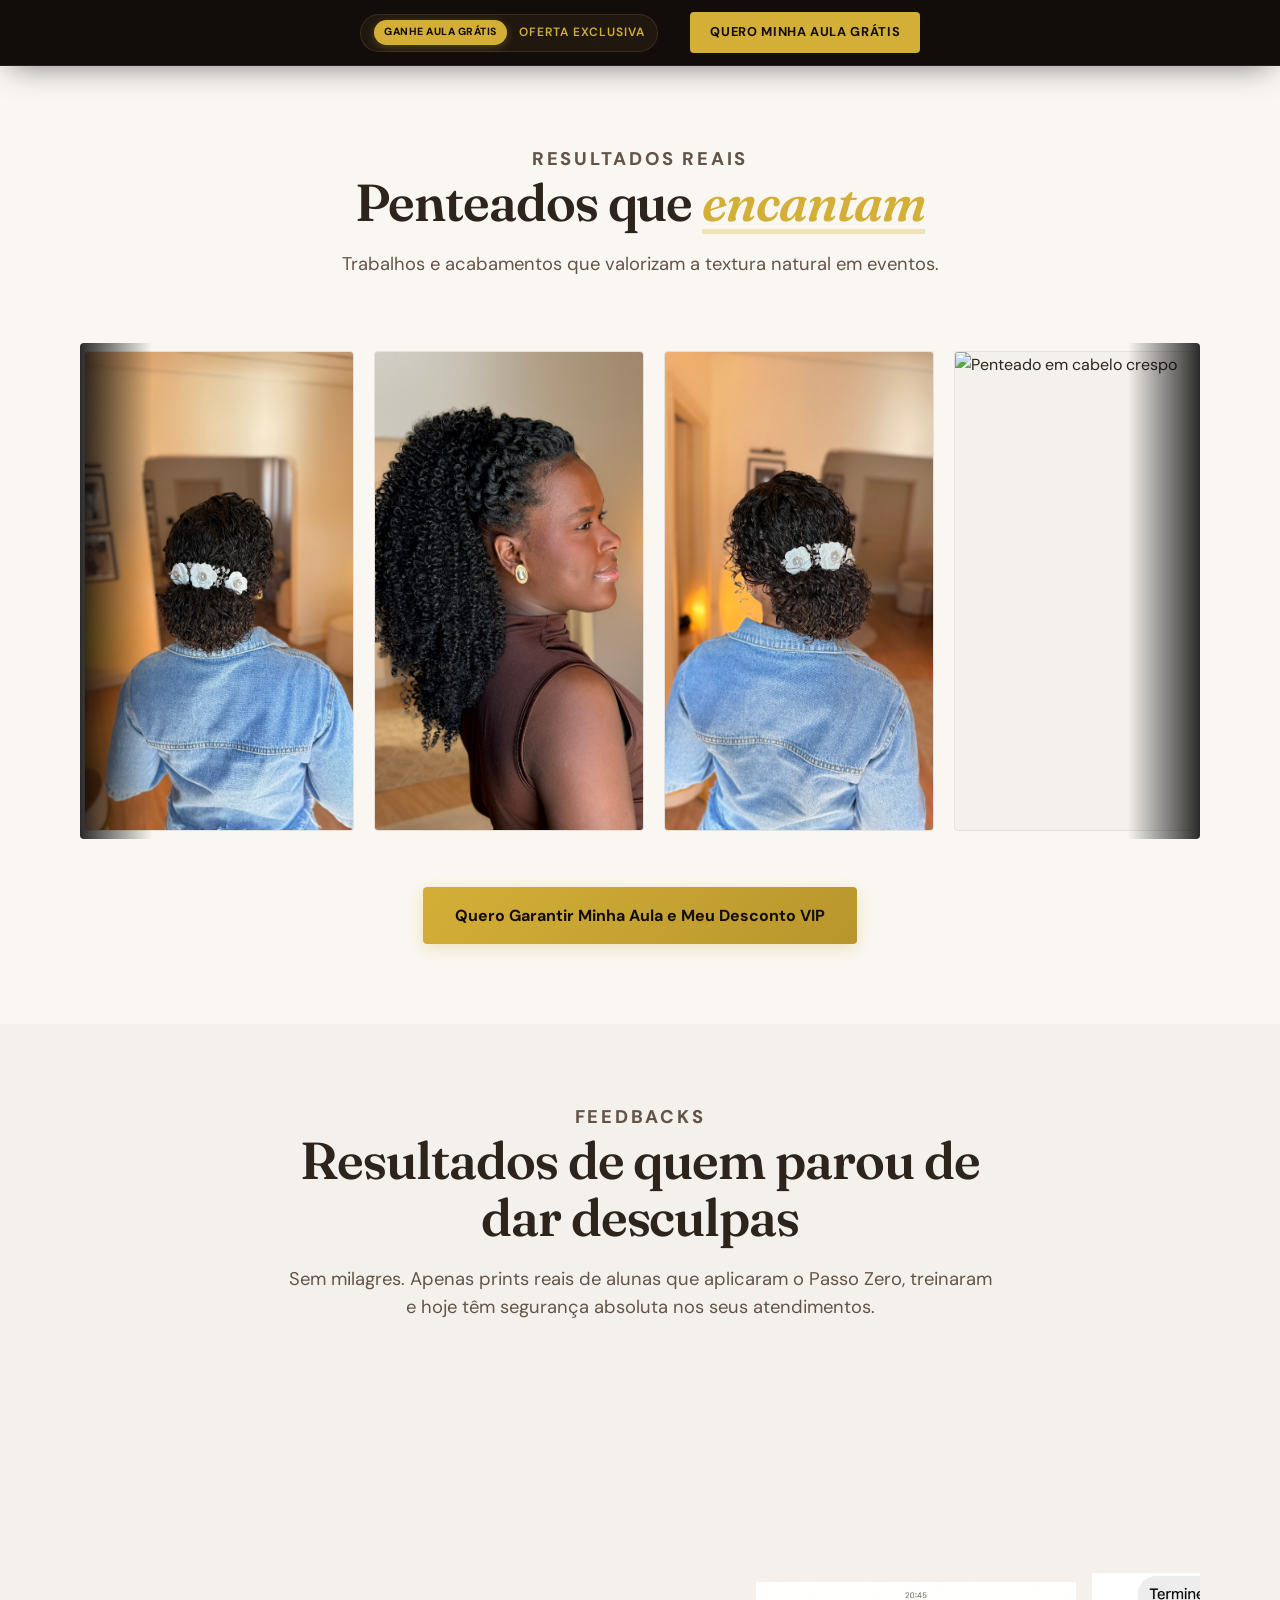
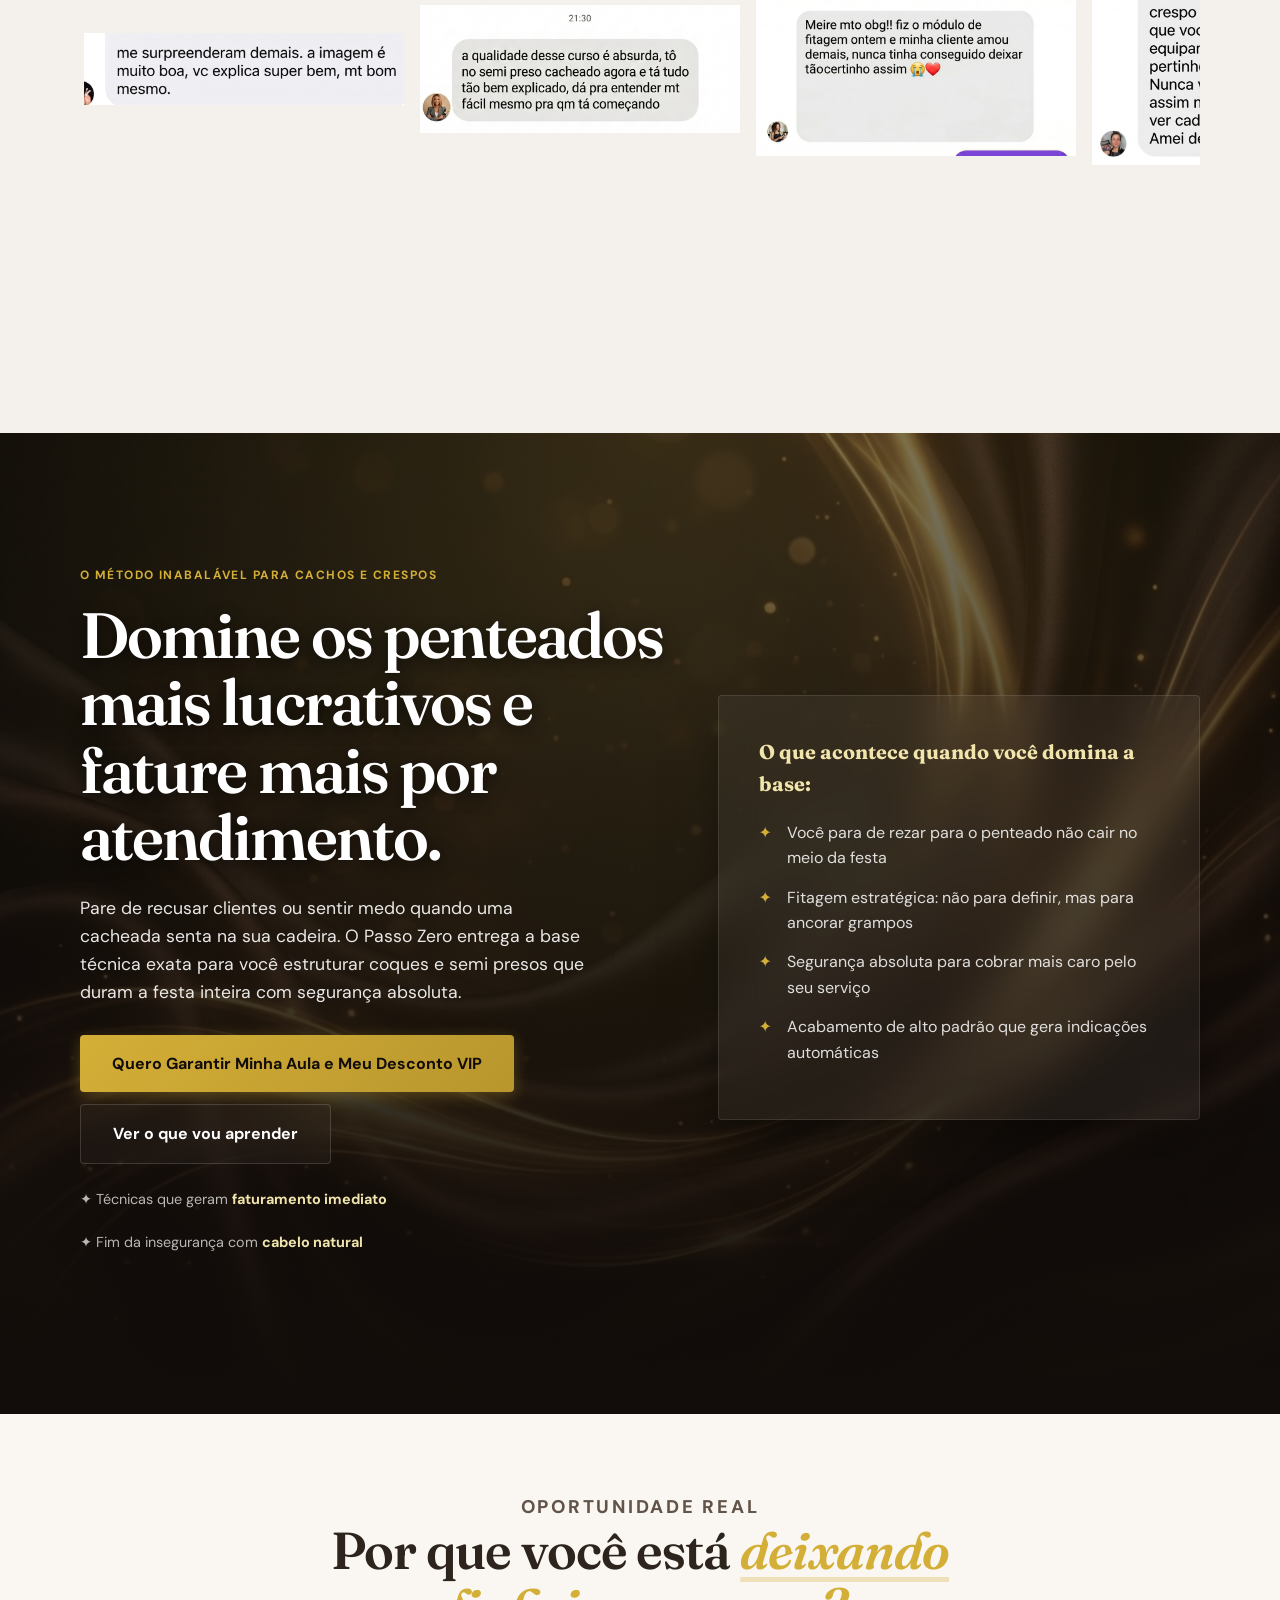
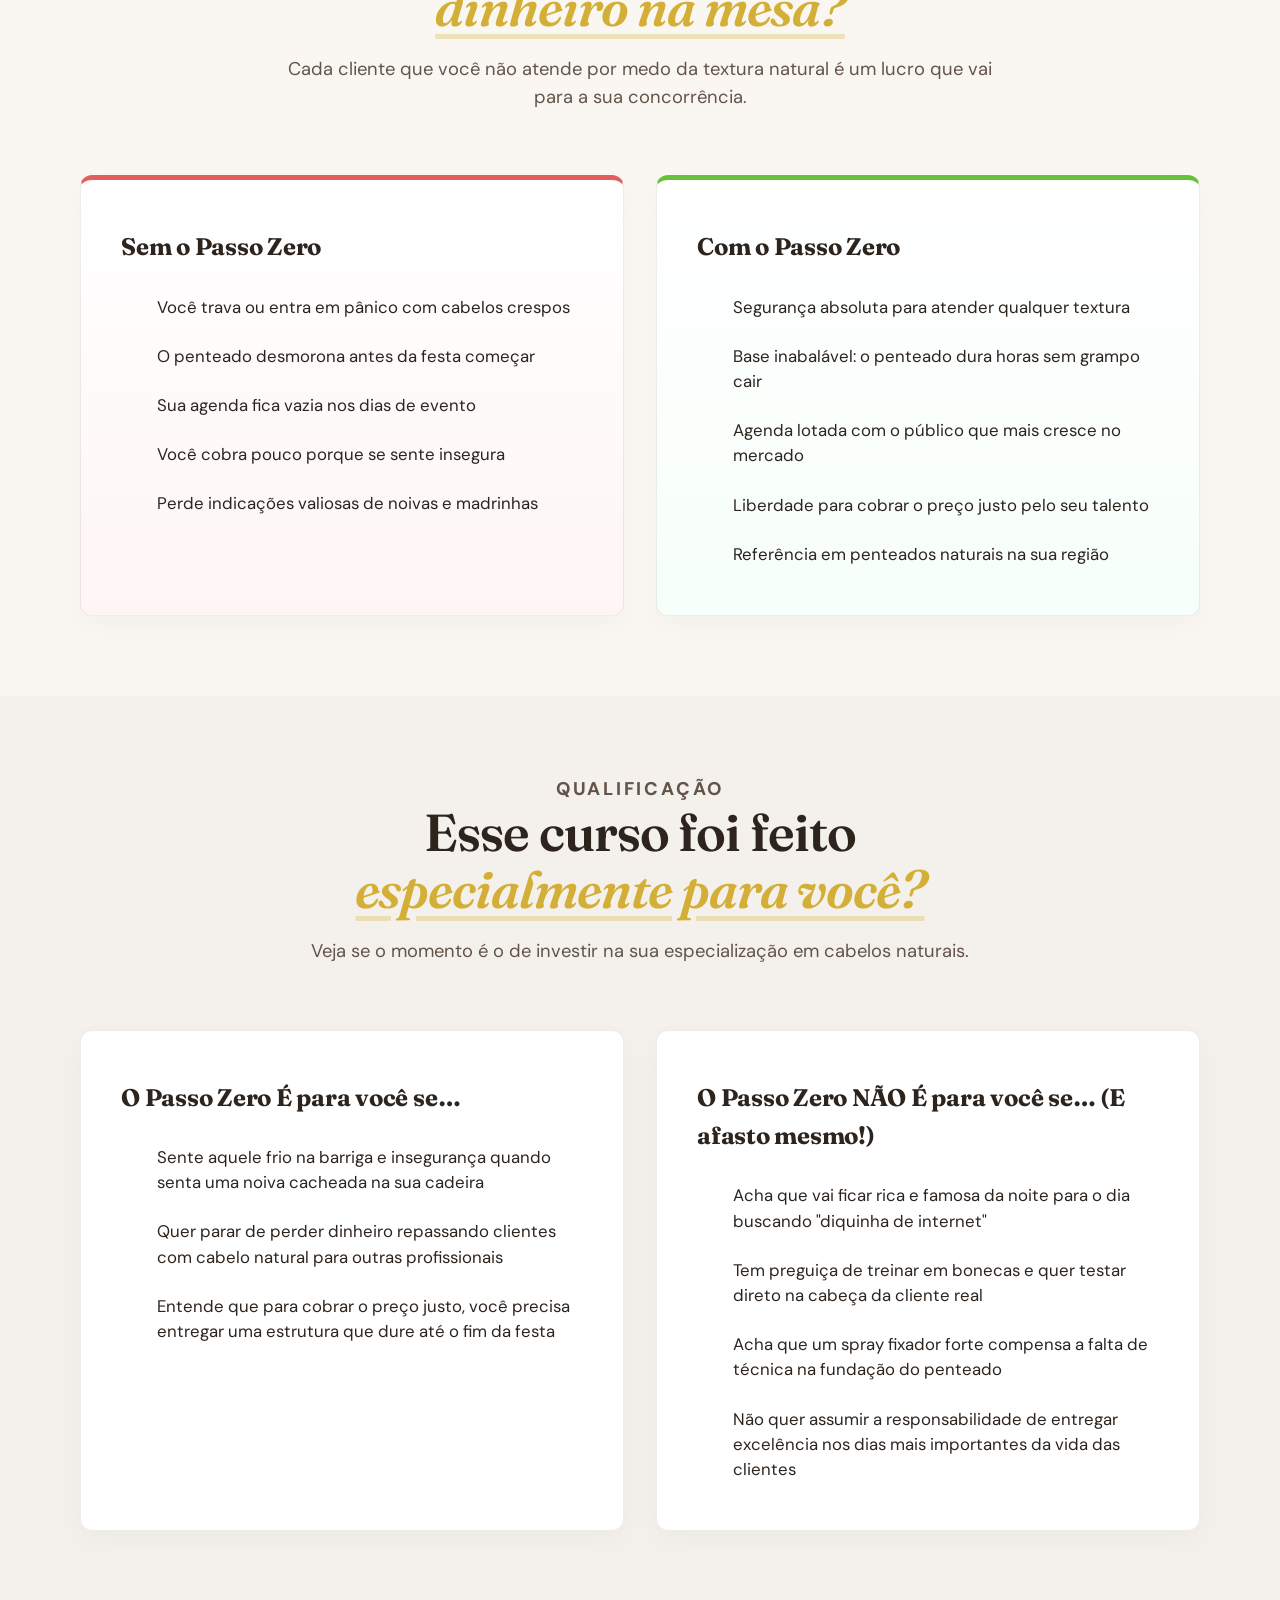
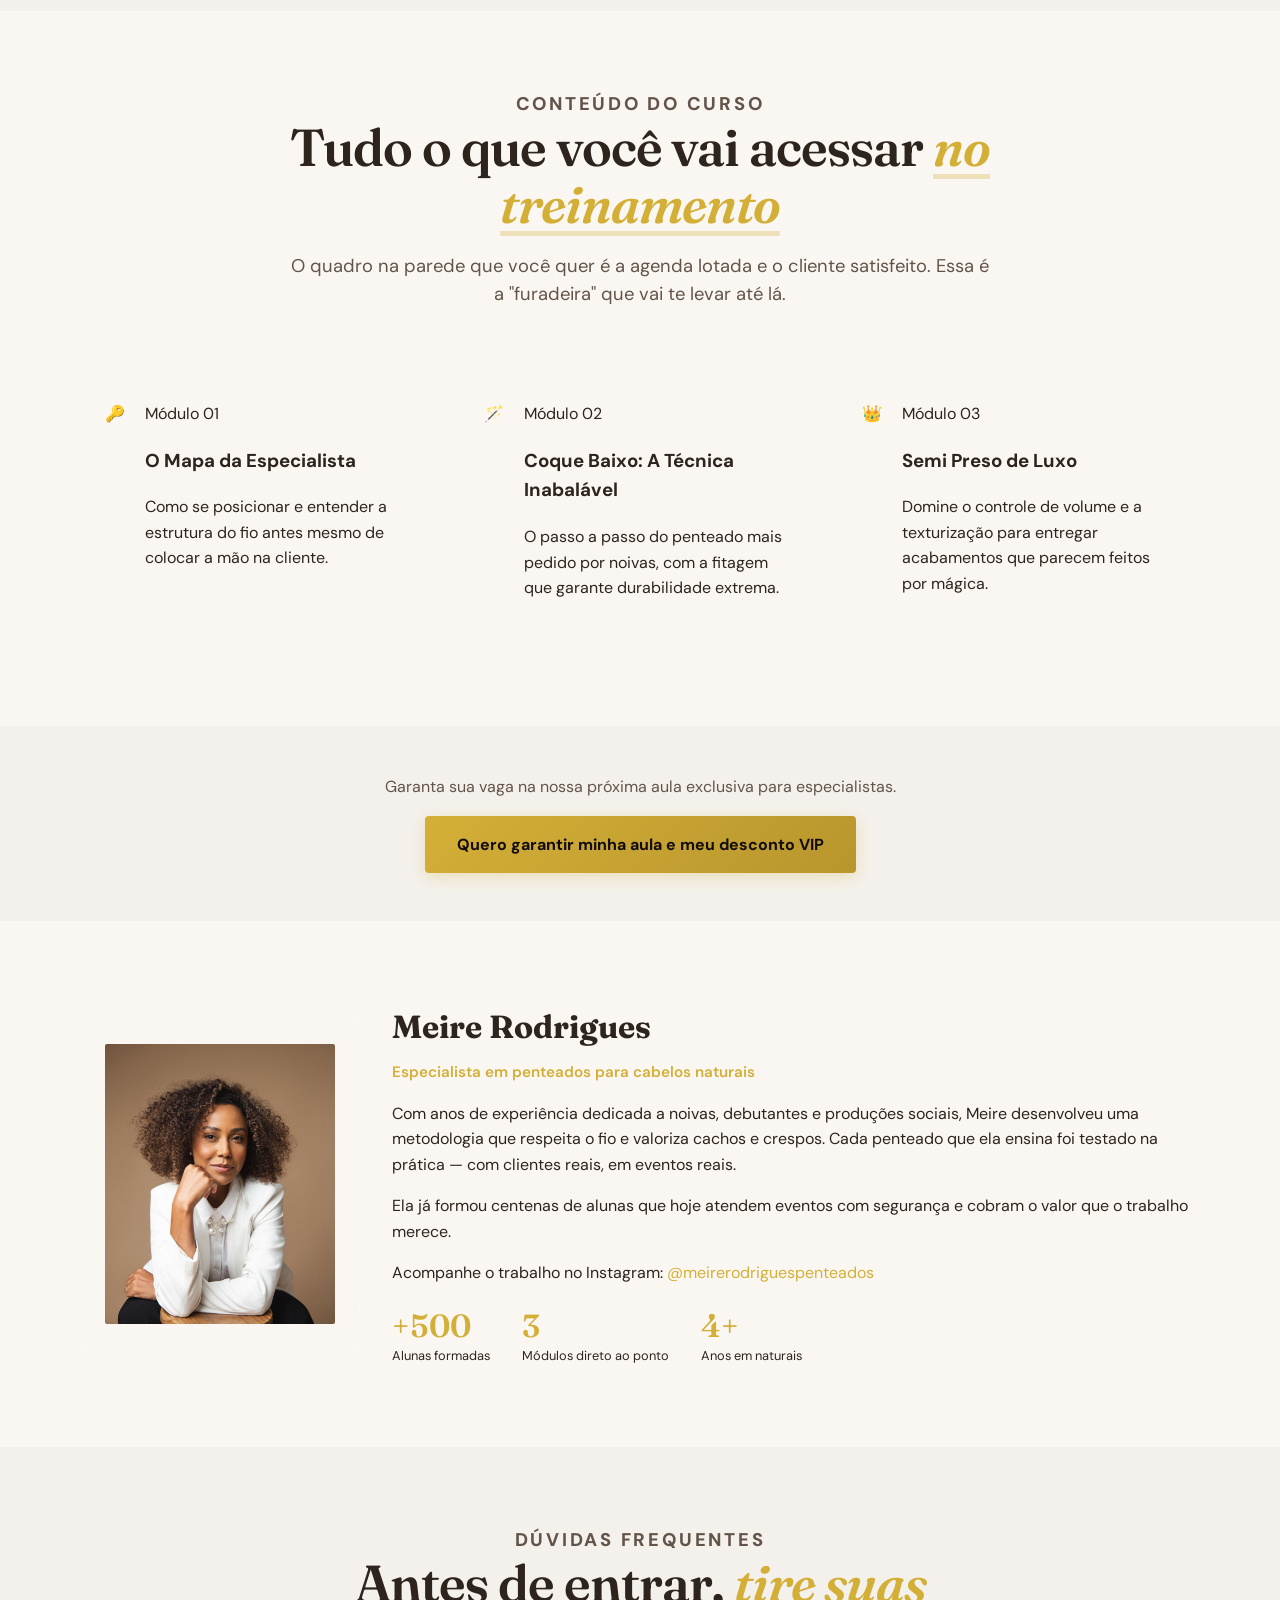
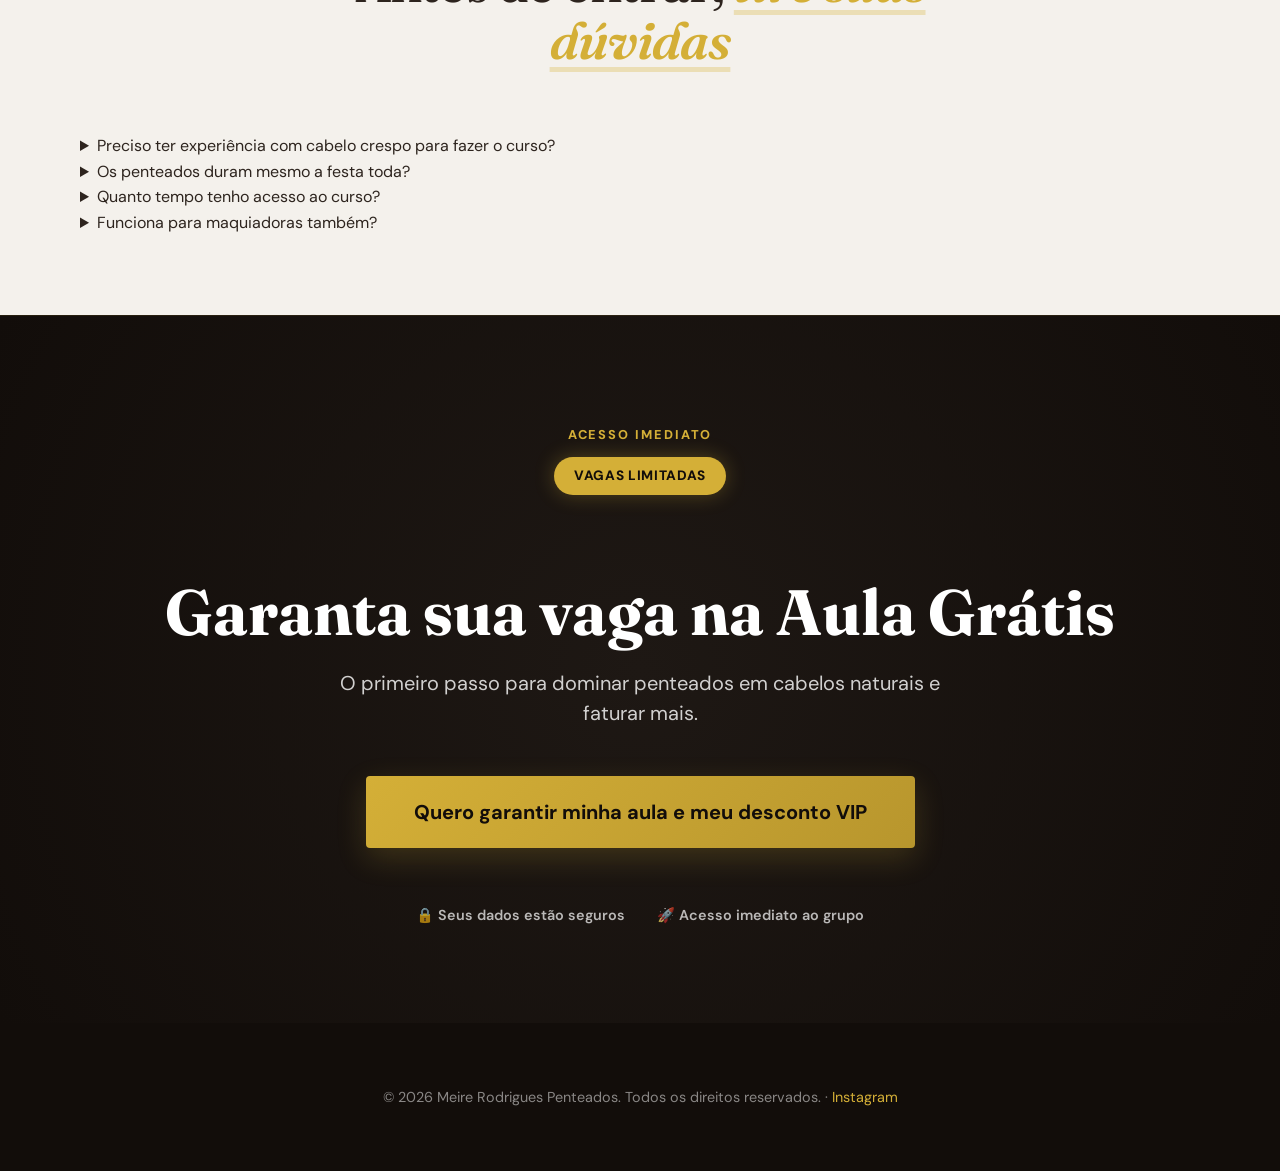
==== index.html @ c24e861d "Removido redirecionamento automático para a página de obrigado" ====
<!DOCTYPE html>
<html lang="pt-BR">
  <head>
    <meta charset="UTF-8" />
    <meta name="viewport" content="width=device-width, initial-scale=1" />
    <meta
      name="description"
      content="O Passo Zero dos Cachos: O fundamento prático e sincero para você perder o medo e preparar penteados em cabelos naturais que duram a festa inteira."
    />
    <title>O Passo Zero dos Cachos | Meire Rodrigues Penteados</title>
    <link rel="preconnect" href="https://fonts.googleapis.com" />
    <link rel="preconnect" href="https://fonts.gstatic.com" crossorigin />
    <link
      href="https://fonts.googleapis.com/css2?family=DM+Sans:ital,opsz,wght@0,9..40,400;0,9..40,600;0,9..40,700;1,9..40,400&family=Fraunces:ital,opsz,wght@0,9..144,500;0,9..144,600;1,9..144,500&display=swap"
      rel="stylesheet"
    />
    <link rel="stylesheet" href="css/style.css" />
    <!-- Meta Pixel Code -->
    <script>
    !function(f,b,e,v,n,t,s)
    {if(f.fbq)return;n=f.fbq=function(){n.callMethod?
    n.callMethod.apply(n,arguments):n.queue.push(arguments)};
    if(!f._fbq)f._fbq=n;n.push=n;n.loaded=!0;n.version='2.0';
    n.queue=[];t=b.createElement(e);t.async=!0;
    t.src=v;s=b.getElementsByTagName(e)[0];
    s.parentNode.insertBefore(t,s)}(window, document,'script',
    'https://connect.facebook.net/en_US/fbevents.js');
    fbq('init', '614863751349559');
    fbq('track', 'PageView');
    </script>
    <noscript><img height="1" width="1" style="display:none"
    src="https://www.facebook.com/tr?id=614863751349559&ev=PageView&noscript=1"
    /></noscript>
    <!-- End Meta Pixel Code -->
  </head>
  <body>
    <header class="site-header">
      <div class="container header-inner">
        <div class="header-offer">
          <span class="offer-badge">Ganhe Aula Grátis</span>
          <span class="offer-text">Oferta Exclusiva</span>
        </div>
        <a class="header-cta" href="obrigado.html">Quero Minha Aula Grátis</a>
      </div>
    </header>    <main>
      <section class="section" id="resultados">
        <div class="container">
          <div class="section-head">
            <p class="section-kicker">Resultados reais</p>
            <h2>Penteados que <em>encantam</em></h2>
            <p>Trabalhos e acabamentos que valorizam a textura natural em eventos.</p>
          </div>
          <div class="photo-marquee" aria-label="Fotos de penteados rolando automaticamente">
            <div class="photo-track">
              <figure class="photo-shot">
                <img
                  src="assets/penteado-1.jpg"
                  alt="Penteado em cabelo cacheado"
                  loading="lazy"
                />
              </figure>
              <figure class="photo-shot">
                <img
                  src="assets/penteado-3.jpg"
                  alt="Penteado em cabelo crespo"
                  loading="lazy"
                />
              </figure>
              <figure class="photo-shot">
                <img
                  src="assets/penteado-2.jpg"
                  alt="Penteado em cabelo cacheado"
                  loading="lazy"
                />
              </figure>
              <figure class="photo-shot">
                <img
                  src="assets/penteado-4.jpg"
                  alt="Penteado em cabelo crespo"
                  loading="lazy"
                />
              </figure>

              <!-- duplicado para loop infinito suave -->
              <figure class="photo-shot" aria-hidden="true">
                <img src="assets/penteado-1.jpg" alt="" loading="lazy" />
              </figure>
              <figure class="photo-shot" aria-hidden="true">
                <img src="assets/penteado-3.jpg" alt="" loading="lazy" />
              </figure>
              <figure class="photo-shot" aria-hidden="true">
                <img src="assets/penteado-2.jpg" alt="" loading="lazy" />
              </figure>
              <figure class="photo-shot" aria-hidden="true">
                <img src="assets/penteado-4.jpg" alt="" loading="lazy" />
              </figure>
            </div>
          </div>
          <div class="container" style="text-align: center; margin-top: 3rem;">
            <a class="btn btn-primary" href="obrigado.html">Quero Garantir Minha Aula e Meu Desconto VIP</a>
          </div>
        </div>
      </section>

      <section class="section section-alt" id="feedbacks">
        <div class="container">
          <div class="section-head">
            <p class="section-kicker">Feedbacks</p>
            <h2>Resultados de quem parou de dar desculpas</h2>
            <p>Sem milagres. Apenas prints reais de alunas que aplicaram o Passo Zero, treinaram e hoje têm segurança absoluta nos seus atendimentos.</p>
          </div>

          <div class="feedback-marquee" aria-label="Feedbacks rolando automaticamente">
            <div class="feedback-track">
              <figure class="feedback-shot">
                <img
                  src="assets/feedback-1.png"
                  alt="Feedback do curso (print de conversa)"
                  loading="lazy"
                />
              </figure>
              <figure class="feedback-shot">
                <img
                  src="assets/feedback-2.png"
                  alt="Feedback do curso (print de conversa)"
                  loading="lazy"
                />
              </figure>
              <figure class="feedback-shot">
                <img
                  src="assets/feedback-3.png"
                  alt="Feedback do curso (print de conversa)"
                  loading="lazy"
                />
              </figure>
              <figure class="feedback-shot">
                <img
                  src="assets/feedback-4.png"
                  alt="Feedback do curso (print de conversa)"
                  loading="lazy"
                />
              </figure>
              <figure class="feedback-shot">
                <img
                  src="assets/feedback-5.png"
                  alt="Feedback do curso (print de conversa)"
                  loading="lazy"
                />
              </figure>
              <figure class="feedback-shot">
                <img
                  src="assets/feedback-6.png"
                  alt="Feedback do curso (print de conversa)"
                  loading="lazy"
                />
              </figure>
              <figure class="feedback-shot">
                <img
                  src="assets/feedback-7.png"
                  alt="Feedback do curso (print de conversa)"
                  loading="lazy"
                />
              </figure>

              <!-- duplicado para loop infinito suave -->
              <figure class="feedback-shot" aria-hidden="true">
                <img
                  src="assets/feedback-1.png"
                  alt=""
                  loading="lazy"
                />
              </figure>
              <figure class="feedback-shot" aria-hidden="true">
                <img
                  src="assets/feedback-2.png"
                  alt=""
                  loading="lazy"
                />
              </figure>
              <figure class="feedback-shot" aria-hidden="true">
                <img
                  src="assets/feedback-3.png"
                  alt=""
                  loading="lazy"
                />
              </figure>
              <figure class="feedback-shot" aria-hidden="true">
                <img
                  src="assets/feedback-4.png"
                  alt=""
                  loading="lazy"
                />
              </figure>
              <figure class="feedback-shot" aria-hidden="true">
                <img
                  src="assets/feedback-5.png"
                  alt=""
                  loading="lazy"
                />
              </figure>
              <figure class="feedback-shot" aria-hidden="true">
                <img
                  src="assets/feedback-6.png"
                  alt=""
                  loading="lazy"
                />
              </figure>
              <figure class="feedback-shot" aria-hidden="true">
                <img
                  src="assets/feedback-7.png"
                  alt=""
                  loading="lazy"
                />
              </figure>
            </div>
          </div>
        </div>
      </section>

      <section class="hero reveal">
        <div class="container hero-grid">
          <div>
            <span class="hero-badge">O Método Inabalável para Cachos e Crespos</span>
            <h1>
              Domine os penteados mais lucrativos e fature mais por atendimento.
            </h1>
            <p class="hero-lead">
              Pare de recusar clientes ou sentir medo quando uma cacheada senta na sua cadeira. O Passo Zero entrega a base técnica exata para você estruturar coques e semi presos que duram a festa inteira com segurança absoluta.
            </p>
            <div class="hero-actions">
              <a class="btn btn-primary" href="obrigado.html">Quero Garantir Minha Aula e Meu Desconto VIP</a>
              <a class="btn btn-ghost" href="#conteudo">Ver o que vou aprender</a>
            </div>
            <div class="hero-meta">
              <span>✦ Técnicas que geram <strong>faturamento imediato</strong></span>
              <span>✦ Fim da insegurança com <strong>cabelo natural</strong></span>
            </div>
          </div>
          <aside class="hero-card" aria-label="Destaques">
            <h3>O que acontece quando você domina a base:</h3>
            <ul>
              <li>Você para de rezar para o penteado não cair no meio da festa</li>
              <li>Fitagem estratégica: não para definir, mas para ancorar grampos</li>
              <li>Segurança absoluta para cobrar mais caro pelo seu serviço</li>
              <li>Acabamento de alto padrão que gera indicações automáticas</li>
            </ul>
          </aside>
        </div>
      </section>

      <section class="section reveal" id="problema">
        <div class="container">
          <div class="section-head">
            <p class="section-kicker">Oportunidade Real</p>
            <h2>Por que você está <em>deixando dinheiro na mesa?</em></h2>
            <p>Cada cliente que você não atende por medo da textura natural é um lucro que vai para a sua concorrência.</p>
          </div>
          <div class="split-grid">
            <div class="panel panel-negative">
              <h3>Sem o Passo Zero</h3>
              <ul>
                <li>Você trava ou entra em pânico com cabelos crespos</li>
                <li>O penteado desmorona antes da festa começar</li>
                <li>Sua agenda fica vazia nos dias de evento</li>
                <li>Você cobra pouco porque se sente insegura</li>
                <li>Perde indicações valiosas de noivas e madrinhas</li>
              </ul>
            </div>
            <div class="panel panel-positive">
              <h3>Com o Passo Zero</h3>
              <ul>
                <li>Segurança absoluta para atender qualquer textura</li>
                <li>Base inabalável: o penteado dura horas sem grampo cair</li>
                <li>Agenda lotada com o público que mais cresce no mercado</li>
                <li>Liberdade para cobrar o preço justo pelo seu talento</li>
                <li>Referência em penteados naturais na sua região</li>
              </ul>
            </div>
          </div>
        </div>
      </section>

      <section class="section section-alt reveal" id="para-quem">
        <div class="container">
          <div class="section-head">
            <p class="section-kicker">Qualificação</p>
            <h2>Esse curso foi feito <em>especialmente para você?</em></h2>
            <p>Veja se o momento é o de investir na sua especialização em cabelos naturais.</p>
          </div>
          <div class="split-grid">
            <div class="panel for-yes">
              <h3>O Passo Zero É para você se…</h3>
              <ul>
                <li>Sente aquele frio na barriga e insegurança quando senta uma noiva cacheada na sua cadeira</li>
                <li>Quer parar de perder dinheiro repassando clientes com cabelo natural para outras profissionais</li>
                <li>Entende que para cobrar o preço justo, você precisa entregar uma estrutura que dure até o fim da festa</li>
              </ul>
            </div>
            <div class="panel for-no">
              <h3>O Passo Zero NÃO É para você se… (E afasto mesmo!)</h3>
              <ul>
                <li>Acha que vai ficar rica e famosa da noite para o dia buscando "diquinha de internet"</li>
                <li>Tem preguiça de treinar em bonecas e quer testar direto na cabeça da cliente real</li>
                <li>Acha que um spray fixador forte compensa a falta de técnica na fundação do penteado</li>
                <li>Não quer assumir a responsabilidade de entregar excelência nos dias mais importantes da vida das clientes</li>
              </ul>
            </div>
          </div>
        </div>
      </section>

      <section class="section reveal" id="conteudo">
        <div class="container">
          <div class="section-head">
            <p class="section-kicker">Conteúdo do curso</p>
            <h2>Tudo o que você vai acessar <em>no treinamento</em></h2>
            <p>
              O quadro na parede que você quer é a agenda lotada e o cliente satisfeito. Essa é a "furadeira" que vai te levar até lá.
            </p>
          </div>
          <div class="modules-grid">
            <article class="module-card">
              <div class="module-icon" aria-hidden="true">🔑</div>
              <div>
                <div class="module-num">Módulo 01</div>
                <h3>O Mapa da Especialista</h3>
                <p>Como se posicionar e entender a estrutura do fio antes mesmo de colocar a mão na cliente.</p>
              </div>
            </article>
            <article class="module-card">
              <div class="module-icon" aria-hidden="true">🪄</div>
              <div>
                <div class="module-num">Módulo 02</div>
                <h3>Coque Baixo: A Técnica Inabalável</h3>
                <p>O passo a passo do penteado mais pedido por noivas, com a fitagem que garante durabilidade extrema.</p>
              </div>
            </article>
            <article class="module-card">
              <div class="module-icon" aria-hidden="true">👑</div>
              <div>
                <div class="module-num">Módulo 03</div>
                <h3>Semi Preso de Luxo</h3>
                <p>Domine o controle de volume e a texturização para entregar acabamentos que parecem feitos por mágica.</p>
              </div>
            </article>
          </div>
        </div>
      </section>

      <section class="section section-alt cta-strip">
        <div class="container" style="text-align: center;">
          <p style="margin-bottom: 1rem;">Garanta sua vaga na nossa próxima aula exclusiva para especialistas.</p>
          <a class="btn btn-primary" href="obrigado.html">Quero garantir minha aula e meu desconto VIP</a>
        </div>
      </section>

      <section class="section reveal" id="mentora">
        <div class="container mentor-grid">
          <div class="mentor-photo">
            <img src="assets/miri-oficial.png" alt="Meire Rodrigues" loading="lazy" />
          </div>
          <div class="mentor-body">
            <h2>Meire Rodrigues</h2>
            <p class="role">Especialista em penteados para cabelos naturais</p>
            <p>
              Com anos de experiência dedicada a noivas, debutantes e produções sociais, Meire desenvolveu uma metodologia que respeita o fio e valoriza cachos e crespos. Cada penteado que ela ensina foi testado na prática — com clientes reais, em eventos reais.
            </p>
            <p>
              Ela já formou centenas de alunas que hoje atendem eventos com segurança e cobram o valor que o trabalho merece.
            </p>
            <p>
              Acompanhe o trabalho no Instagram:
              <a href="https://www.instagram.com/meirerodriguespenteados/" target="_blank" rel="noopener noreferrer"
                >@meirerodriguespenteados</a
              >
            </p>
            <div class="stats">
              <div>
                <div class="stat-num">+500</div>
                <div class="stat-label">Alunas formadas</div>
              </div>
              <div>
                <div class="stat-num">3</div>
                <div class="stat-label">Módulos direto ao ponto</div>
              </div>
              <div>
                <div class="stat-num">4+</div>
                <div class="stat-label">Anos em naturais</div>
              </div>
            </div>
          </div>
        </div>
      </section>

      <section class="section section-alt reveal" id="faq">
        <div class="container">
          <div class="section-head">
            <p class="section-kicker">Dúvidas frequentes</p>
            <h2>Antes de entrar, <em>tire suas dúvidas</em></h2>
          </div>
          <div class="faq-grid">
            <details class="faq-item">
              <summary>Preciso ter experiência com cabelo crespo para fazer o curso?</summary>
              <div class="faq-answer">
                <p>Não. O curso começa pela estrutura do fio — você aprende a entender o cabelo antes de aplicar qualquer técnica. Funciona para quem está começando e para quem já trabalha mas quer segurança com naturais.</p>
              </div>
            </details>
            <details class="faq-item">
              <summary>Os penteados duram mesmo a festa toda?</summary>
              <div class="faq-answer">
                <p>Sim — e isso é o diferencial da metodologia. O módulo de fitagem ensina a criar uma base que sustenta o penteado durante horas. Alunas relatam que o cabelo ficou "intacto do começo ao fim da festa".</p>
              </div>
            </details>
            <details class="faq-item">
              <summary>Quanto tempo tenho acesso ao curso?</summary>
              <div class="faq-answer">
                <p>O acesso é liberado por 1 ano inteiro. Você assiste no seu ritmo, quantas vezes quiser, de qualquer dispositivo durante esse período.</p>
              </div>
            </details>
            <details class="faq-item">
              <summary>Funciona para maquiadoras também?</summary>
              <div class="faq-answer">
                <p>Sim. Maquiadoras que entendem de penteado em cabelo natural ampliam muito o serviço que oferecem — conseguem orientar ou complementar o trabalho de noivas e madrinhas em eventos.</p>
              </div>
            </details>
          </div>
        </div>
      </section>

      <section class="section cta-final reveal" id="oferta">
        <div class="container" style="text-align: center;">
          <p class="section-kicker">Acesso Imediato</p>
          <div class="offer-pill">VAGAS LIMITADAS</div>
          <h2 class="final-headline">Garanta sua vaga na Aula Grátis</h2>
          <p class="final-sub">
            O primeiro passo para dominar penteados em cabelos naturais e faturar mais.
          </p>
          <a class="btn btn-primary btn-large" href="obrigado.html">Quero garantir minha aula e meu desconto VIP</a>
          <div class="trust-badges">
             <span>🔒 Seus dados estão seguros</span>
             <span>🚀 Acesso imediato ao grupo</span>
          </div>
        </div>
      </section>
    </main>



    <footer class="site-footer">
      <div class="container">
        <p>
          © <span id="year"></span> Meire Rodrigues Penteados. Todos os direitos reservados.
          ·
          <a href="https://www.instagram.com/meirerodriguespenteados/" target="_blank" rel="noopener noreferrer"
            >Instagram</a
          >
        </p>
      </div>
    </footer>

    <script src="js/main.js"></script>
    <script>
      document.getElementById("year").textContent = new Date().getFullYear();
    </script>
  </body>
</html>
---- css/style.css ----
:root {
  --bg-main: #FAF7F2;
  --bg-alt: #F4F1EC;
  --bg-dark: #120D0A;
  --accent: #D4AF37; /* Metallic Gold */
  --accent-light: #F1E5AC;
  --accent-glow: rgba(212, 175, 55, 0.4);
  --text-main: #2D241E;
  --text-soft: #635449;
  --text-light: #FFFFFF;
  --white: #FFFFFF;
  --border: rgba(45, 36, 30, 0.08);
  --glass-bg: rgba(255, 255, 255, 0.03);
  --glass-stroke: rgba(255, 255, 255, 0.1);
  --danger: #E25E5E;
  --success: #67C23A;
  --font-sans: "DM Sans", system-ui, sans-serif;
  --font-display: "Fraunces", Georgia, serif;
  --radius: 4px;
  --max: 1120px;
  --shadow-premium: 0 20px 40px -15px rgba(0, 0, 0, 0.3);
}

*,
*::before,
*::after {
  box-sizing: border-box;
}

html {
  scroll-behavior: smooth;
}

body {
  margin: 0;
  font-family: var(--font-sans);
  background: var(--bg-main);
  color: var(--text-main);
  line-height: 1.6;
  -webkit-font-smoothing: antialiased;
}


img {
  max-width: 100%;
  height: auto;
  display: block;
}

a {
  color: var(--accent);
  text-decoration: none;
}
a:hover {
  text-decoration: underline;
}

.container {
  width: min(100% - 2rem, var(--max));
  margin-inline: auto;
}

/* Unified Header */
.site-header {
  position: sticky;
  top: 0;
  z-index: 100;
  background: var(--bg-dark);
  color: var(--text-light);
  padding: 0.75rem 0;
  border-bottom: 1px solid rgba(255, 255, 255, 0.08);
  box-shadow: 0 10px 30px -10px rgba(0, 0, 0, 0.5);
}

.header-inner {
  display: flex;
  align-items: center;
  justify-content: center;
  gap: 2rem;
}

.header-offer {
  display: flex;
  align-items: center;
  gap: 0.75rem;
  background: rgba(201, 168, 76, 0.08);
  padding: 0.35rem 0.8rem;
  border-radius: 999px;
  border: 1px solid rgba(201, 168, 76, 0.15);
  transition: all 0.2s ease;
}
.header-offer:hover {
  background: rgba(201, 168, 76, 0.12);
  border-color: rgba(201, 168, 76, 0.3);
}

.offer-badge {
  background: var(--accent);
  color: var(--bg-dark);
  padding: 0.25rem 0.65rem;
  border-radius: 999px;
  font-size: 0.65rem;
  font-weight: 800;
  text-transform: uppercase;
  letter-spacing: 0.05em;
  box-shadow: 0 2px 8px rgba(201, 168, 76, 0.3);
}

.offer-text {
  font-size: 0.75rem;
  font-weight: 600;
  color: var(--accent);
  text-transform: uppercase;
  letter-spacing: 0.08em;
}

.header-cta {
  background: var(--accent);
  color: var(--bg-dark);
  padding: 0.65rem 1.25rem;
  border-radius: var(--radius);
  font-weight: 700;
  font-size: 0.8rem;
  text-transform: uppercase;
  letter-spacing: 0.05em;
  text-decoration: none;
  white-space: nowrap;
  transition: transform 0.2s ease, filter 0.2s ease;
}
.header-cta:hover {
  transform: translateY(-1px);
  filter: brightness(1.1);
  text-decoration: none;
}

@media (max-width: 600px) {
  .site-header {
    padding: 0.65rem 0;
  }
  .header-inner {
    gap: 0.75rem;
  }
  .header-offer {
    padding: 0.25rem 0.5rem;
    gap: 0;
    border: none;
    background: transparent;
  }
  .offer-badge {
    font-size: 0.6rem;
    padding: 0.2rem 0.5rem;
    box-shadow: none;
  }
  .offer-text {
    display: none;
  }
  .header-cta {
    padding: 0.5rem 0.85rem;
    font-size: 0.7rem;
  }
}

/* Buttons */
.btn {
  display: inline-flex;
  align-items: center;
  justify-content: center;
  gap: 0.75rem;
  padding: 1rem 2rem;
  border-radius: var(--radius);
  font-weight: 700;
  font-size: 1rem;
  border: none;
  cursor: pointer;
  font-family: inherit;
  transition: all 0.3s cubic-bezier(0.4, 0, 0.2, 1);
  text-decoration: none;
  position: relative;
  overflow: hidden;
}
.btn-primary {
  background: linear-gradient(135deg, var(--accent), #b8962d);
  color: var(--bg-dark);
  box-shadow: 0 4px 15px rgba(212, 175, 55, 0.3);
}
.btn-primary:hover {
  transform: translateY(-2px);
  box-shadow: 0 8px 25px rgba(212, 175, 55, 0.5);
  filter: brightness(1.1);
}
.btn-ghost {
  background: rgba(255, 255, 255, 0.03);
  color: var(--text-light);
  border: 1px solid rgba(255, 255, 255, 0.15);
  backdrop-filter: blur(10px);
}
.btn-ghost:hover {
  border-color: var(--accent);
  color: var(--accent);
  background: rgba(212, 175, 55, 0.05);
}

/* Hero */
.hero {
  padding: clamp(4rem, 12vw, 8rem) 0 clamp(5rem, 15vw, 10rem);
  background: url("../assets/hero-bg.png") center/cover no-repeat, var(--bg-dark);
  color: var(--text-light);
  position: relative;
  overflow: hidden;
}
.hero::before {
  content: "";
  position: absolute;
  inset: 0;
  background: linear-gradient(to bottom, rgba(18, 13, 10, 0.6), var(--bg-dark));
  z-index: 1;
}
.hero::after {
  content: "";
  position: absolute;
  top: 0;
  left: 50%;
  transform: translateX(-50%);
  width: 100%;
  height: 100%;
  background: radial-gradient(circle at 50% 0%, var(--accent-glow), transparent 70%);
  opacity: 0.4;
  pointer-events: none;
  z-index: 2;
}
.hero .container {
  position: relative;
  z-index: 3;
}

.hero-grid {
  display: grid;
  gap: 2.5rem;
  align-items: center;
}
@media (min-width: 900px) {
  .hero-grid {
    grid-template-columns: 1.1fr 0.9fr;
    gap: 3rem;
  }
}

.hero-badge {
  display: inline-block;
  font-size: 0.75rem;
  font-weight: 700;
  letter-spacing: 0.12em;
  text-transform: uppercase;
  color: var(--accent);
  margin-bottom: 1rem;
}

.hero h1 {
  font-family: var(--font-display);
  font-weight: 600;
  font-size: clamp(2.25rem, 6vw, 4rem);
  line-height: 1.05;
  margin: 0 0 1.5rem;
  letter-spacing: -0.03em;
  text-shadow: 0 4px 15px rgba(0,0,0,0.6);
}

.hero-lead {
  font-size: 1.1rem;
  color: rgba(255, 255, 255, 0.9);
  max-width: 32rem;
  margin: 0 0 1.75rem;
}

.hero-actions {
  display: flex;
  flex-wrap: wrap;
  gap: 0.75rem;
  margin-bottom: 1.5rem;
}

.hero-meta {
  display: flex;
  flex-wrap: wrap;
  gap: 1.25rem;
  font-size: 0.9rem;
  color: rgba(255, 255, 255, 0.7);
}
.hero-meta strong {
  color: var(--accent-light);
}

.hero-card {
  background: rgba(255, 255, 255, 0.05);
  backdrop-filter: blur(20px);
  -webkit-backdrop-filter: blur(20px);
  border: 1px solid rgba(255, 255, 255, 0.1);
  color: var(--text-light);
  border-radius: var(--radius);
  padding: 2.5rem;
  box-shadow: 0 25px 50px -12px rgba(0, 0, 0, 0.5);
}

@media (max-width: 600px) {
  .hero {
    text-align: center;
  }
  .hero h1 {
    font-size: 2.1rem;
  }
  .hero-lead {
    margin-inline: auto;
    font-size: 1rem;
  }
  .hero-actions {
    justify-content: center;
  }
  .hero-meta {
    justify-content: center;
  }
  .hero-card {
    padding: 1.5rem;
    text-align: left;
    background: rgba(255, 255, 255, 0.08);
  }
}

.hero-card h3 {
  margin: 0 0 1.25rem;
  font-size: 1.25rem;
  font-weight: 700;
  color: var(--accent-light);
  font-family: var(--font-display);
}
.hero-card ul {
  margin: 0;
  padding-left: 0;
  list-style: none;
  color: rgba(255, 255, 255, 0.85);
  font-size: 1rem;
}
.hero-card li {
  margin-bottom: 0.85rem;
  position: relative;
  padding-left: 1.75rem;
}
.hero-card li::before {
  content: "✦";
  position: absolute;
  left: 0;
  color: var(--accent);
  font-weight: 900;
}

/* Sections */
.section {
  padding: clamp(3.5rem, 7vw, 5rem) 0;
  position: relative;
}
.section-alt {
  background: var(--bg-alt);
}

.section-head {
  text-align: center;
  max-width: 44rem;
  margin: 0 auto 4rem;
}
.section-kicker {
  font-size: 0.8rem;
  font-weight: 800;
  letter-spacing: 0.15em;
  text-transform: uppercase;
  color: var(--accent);
  margin-bottom: 0.75rem;
  display: block;
}
.section-head h2 {
  font-family: var(--font-display);
  font-size: clamp(2.25rem, 4.5vw, 3.25rem);
  font-weight: 600;
  margin: 0 0 1.25rem;
  line-height: 1.1;
  letter-spacing: -0.02em;
}
.section-head h2 em {
  font-style: italic;
  color: var(--accent);
  text-decoration: underline;
  text-decoration-color: rgba(212, 175, 55, 0.3);
  text-underline-offset: 8px;
}
.section-head p {
  margin: 0;
  color: var(--text-soft);
  font-size: 1.15rem;
  line-height: 1.5;
}

/* Two columns lists */
.split-grid {
  display: grid;
  gap: 1.5rem;
}
@media (min-width: 800px) {
  .split-grid {
    grid-template-columns: 1fr 1fr;
    gap: 2rem;
  }
}

.panel {
  background: var(--white);
  border: 1px solid var(--border);
  border-radius: 12px;
  padding: 3rem 2.5rem;
  box-shadow: 0 10px 30px rgba(0,0,0,0.03);
  transition: all 0.4s cubic-bezier(0.4, 0, 0.2, 1);
}
.panel:hover {
  transform: translateY(-8px);
  box-shadow: 0 30px 60px -15px rgba(0, 0, 0, 0.1);
}
.panel h3 {
  margin: 0 0 1.75rem;
  font-size: 1.5rem;
  font-family: var(--font-display);
  font-weight: 700;
  letter-spacing: -0.01em;
}
.panel ul {
  margin: 0;
  padding: 0;
  list-style: none;
}
.panel li {
  position: relative;
  padding-left: 2.25rem;
  margin-bottom: 1.5rem;
  color: var(--text-main);
  font-size: 1.05rem;
  line-height: 1.5;
}
.panel li:last-child {
  margin-bottom: 0;
}
.panel.panel-negative {
  border-top: 5px solid var(--danger);
  background: linear-gradient(to bottom, #fff, #fff5f5);
}
.panel.panel-positive {
  border-top: 5px solid var(--success);
  background: linear-gradient(to bottom, #fff, #f6fff9);
}

/* Modules */
.modules-grid {
  display: grid;
  gap: 1rem;
}
@media (min-width: 640px) {
  .modules-grid {
    grid-template-columns: repeat(2, 1fr);
  }
}
@media (min-width: 960px) {
  .modules-grid {
    grid-template-columns: repeat(3, 1fr);
  }
}

.module-card {
  background: rgba(255, 255, 255, 0.03);
  border: 1px solid rgba(255, 255, 255, 0.08);
  border-radius: 12px;
  padding: 1.75rem 1.5rem;
  display: flex;
  gap: 1.25rem;
  align-items: flex-start;
  transition: all 0.3s ease;
  backdrop-filter: blur(12px);
  -webkit-backdrop-filter: blur(12px);
}
.module-card:hover {
  border-color: var(--accent);
  background: rgba(255, 255, 255, 0.06);
  transform: scale(1.02);
}

/* Conversion video */
.video-section {
  padding-bottom: 0;
}
.video-shell {
  max-width: 900px;
  margin: 0 auto;
  border-radius: var(--radius);
  overflow: hidden;
  border: 1px solid var(--glass-stroke);
  background: #000;
  aspect-ratio: 16 / 9;
  position: relative;
}
.video-shell iframe {
  position: absolute;
  inset: 0;
  width: 100%;
  height: 100%;
  border: 0;
}
.video-placeholder {
  position: absolute;
  inset: 0;
  display: flex;
  flex-direction: column;
  align-items: center;
  justify-content: center;
  gap: 1rem;
  padding: 2rem;
  text-align: center;
  background: radial-gradient(circle at 50% 40%, #1e293b, #0a0f1a);
}
.video-placeholder .play {
  width: 72px;
  height: 72px;
  border-radius: 50%;
  background: var(--accent);
  color: #0a0f1a;
  display: grid;
  place-items: center;
  font-size: 1.5rem;
  padding-left: 4px;
}
.video-placeholder p {
  margin: 0;
  color: var(--text-muted);
  max-width: 28rem;
  font-size: 0.95rem;
}
.video-placeholder strong {
  color: var(--text);
  display: block;
  margin-bottom: 0.35rem;
  font-size: 1.05rem;
}

/* Testimonials */
.testimonials-grid {
  display: grid;
  gap: 1.5rem;
}
@media (min-width: 768px) {
  .testimonials-grid {
    grid-template-columns: repeat(3, 1fr);
  }
}

.testimonial-card {
  background: linear-gradient(135deg, rgba(255, 255, 255, 0.07), rgba(255, 255, 255, 0.035));
  border: 1px solid var(--glass-stroke);
  border-radius: var(--radius);
  padding: 1.5rem;
  display: flex;
  flex-direction: column;
  gap: 1rem;
  backdrop-filter: blur(14px);
}
.testimonial-stars {
  color: var(--accent);
  letter-spacing: 0.15em;
  font-size: 0.85rem;
}
.testimonial-text {
  margin: 0;
  font-size: 0.95rem;
  color: var(--text-muted);
  flex: 1;
}
.testimonial-author {
  display: flex;
  align-items: center;
  gap: 0.85rem;
}
.testimonial-author img {
  width: 52px;
  height: 52px;
  border-radius: 50%;
  object-fit: cover;
  border: 2px solid var(--accent-soft);
}
.testimonial-author .name {
  font-weight: 700;
  font-size: 0.95rem;
}
.testimonial-author .loc {
  font-size: 0.8rem;
  color: var(--text-dim);
}

.disclaimer {
  text-align: center;
  font-size: 0.75rem;
  color: var(--text-dim);
  max-width: 36rem;
  margin: 2rem auto 0;
  line-height: 1.5;
}

/* Gallery placeholder */
.gallery-grid {
  display: grid;
  gap: 1rem;
  grid-template-columns: repeat(2, 1fr);
}
@media (min-width: 768px) {
  .gallery-grid {
    grid-template-columns: repeat(4, 1fr);
  }
}
.gallery-item {
  aspect-ratio: 3 / 4;
  border-radius: var(--radius);
  background: var(--bg-card);
  border: 1px dashed var(--border);
  display: grid;
  place-items: center;
  color: var(--text-dim);
  font-size: 0.8rem;
  text-align: center;
  padding: 1rem;
}

/* Mentor */
.mentor-grid {
  display: grid;
  gap: 2rem;
  align-items: center;
}
@media (min-width: 800px) {
  .mentor-grid {
    grid-template-columns: 280px 1fr;
  }
}
.mentor-photo {
  aspect-ratio: 1;
  border-radius: var(--radius);
  background: linear-gradient(135deg, rgba(255, 255, 255, 0.07), rgba(255, 255, 255, 0.035));
  border: 1px solid var(--glass-stroke);
  display: grid;
  place-items: center;
  color: var(--text-dim);
  font-size: 0.9rem;
  text-align: center;
  padding: 1.5rem;
  backdrop-filter: blur(14px);
}
.mentor-photo img {
  width: 100%;
  height: 100%;
  display: block;
  object-fit: cover;
  border-radius: calc(var(--radius) - 2px);
}
.mentor-body h2 {
  font-family: var(--font-display);
  font-size: clamp(1.6rem, 2.5vw, 2rem);
  margin: 0 0 0.5rem;
}
.mentor-body .role {
  color: var(--accent);
  font-weight: 600;
  font-size: 0.95rem;
  margin-bottom: 1rem;
}
.mentor-body p {
  color: var(--text-muted);
  margin: 0 0 1rem;
}
.stats {
  display: flex;
  gap: 2rem;
  margin-top: 1.5rem;
}
.stat-num {
  font-family: var(--font-display);
  font-size: 2rem;
  font-weight: 600;
  color: var(--accent);
  line-height: 1;
}
.stat-label {
  font-size: 0.8rem;
  color: var(--text-dim);
  margin-top: 0.25rem;
}

/* Footer */
.site-footer {
  background: var(--bg-dark);
  color: rgba(255, 255, 255, 0.5);
  padding: 3rem 0;
  text-align: center;
  font-size: 0.85rem;
}
.site-footer a {
  color: var(--accent);
}

/* CTA strip */
.cta-strip {
  text-align: center;
  padding: 3rem 0;
}
.cta-strip p {
  margin: 0 0 1.25rem;
  color: var(--text-soft);
  max-width: 32rem;
  margin-inline: auto;
}

/* Feedback screenshots */
.feedback-shot {
  margin: 0;
  background: transparent;
  border: none;
  border-radius: 0;
  overflow: visible;
}
.feedback-shot img {
  width: auto;
  height: auto;
  display: block;
  object-fit: contain;
}

.feedback-marquee {
  --gap: 1rem;
  --card-w: 320px;
  --card-h: 560px;
  position: relative;
  overflow: hidden;
  border-radius: var(--radius);
}

.feedback-marquee::before,
.feedback-marquee::after {
  content: "";
  position: absolute;
  top: 0;
  bottom: 0;
  width: 64px;
  z-index: 2;
  pointer-events: none;
}
.feedback-marquee::before {
  left: 0;
  background: linear-gradient(90deg, var(--bg-panel), rgba(17, 24, 39, 0));
}
.feedback-marquee::after {
  right: 0;
  background: linear-gradient(270deg, var(--bg-panel), rgba(17, 24, 39, 0));
}

.feedback-track {
  display: flex;
  gap: var(--gap);
  align-items: stretch;
  width: max-content;
  padding: 0.25rem 0.25rem;
  animation: feedback-scroll 42s linear infinite;
  will-change: transform;
}
.feedback-marquee:hover .feedback-track {
  animation-play-state: paused;
}

.feedback-shot {
  flex: 0 0 auto;
  width: var(--card-w);
  height: var(--card-h);
  display: grid;
  place-items: center;
}
.feedback-shot img {
  max-width: 100%;
  max-height: 100%;
  border-radius: 0;
}

@keyframes feedback-scroll {
  from {
    transform: translateX(0);
  }
  to {
    transform: translateX(-50%);
  }
}

@media (max-width: 420px) {
  .feedback-marquee {
    --card-w: 280px;
    --card-h: 520px;
  }
}

@media (prefers-reduced-motion: reduce) {
  .feedback-track {
    animation: none;
  }
  .feedback-marquee {
    overflow-x: auto;
    scroll-snap-type: x mandatory;
  }
  .feedback-track {
    width: auto;
  }
  .feedback-shot {
    scroll-snap-align: start;
  }
}

/* Photo carousel (hairstyles) */
.photo-marquee {
  --gap: 1.25rem;
  --card-w: 270px;
  --card-h: 480px;
  position: relative;
  overflow: hidden;
  border-radius: var(--radius);
}

.photo-marquee::before,
.photo-marquee::after {
  content: "";
  position: absolute;
  top: 0;
  bottom: 0;
  width: 72px;
  z-index: 2;
  pointer-events: none;
}
.photo-marquee::before {
  left: 0;
  background: linear-gradient(90deg, rgba(6, 6, 7, 0.85), rgba(6, 6, 7, 0));
}
.photo-marquee::after {
  right: 0;
  background: linear-gradient(270deg, rgba(6, 6, 7, 0.85), rgba(6, 6, 7, 0));
}

.photo-track {
  display: flex;
  gap: var(--gap);
  align-items: stretch;
  width: max-content;
  padding: 0.5rem 0.25rem;
  animation: photo-scroll 32s linear infinite;
  will-change: transform;
}
.photo-marquee:hover .photo-track {
  animation-play-state: paused;
}

.photo-shot {
  margin: 0;
  flex: 0 0 auto;
  width: var(--card-w);
  height: var(--card-h);
  background: var(--bg-alt);
  border: 1px solid var(--border);
  border-radius: var(--radius);
  overflow: hidden;
  display: grid;
  place-items: center;
}

.photo-shot img {
  width: 100%;
  height: 100%;
  display: block;
  object-fit: cover;
}

@keyframes photo-scroll {
  from {
    transform: translateX(0);
  }
  to {
    transform: translateX(-50%);
  }
}

@media (max-width: 520px) {
  .photo-marquee {
    --card-w: 240px;
    --card-h: 426px;
  }
}

@media (prefers-reduced-motion: reduce) {
  .photo-track {
    animation: none;
  }
  .photo-marquee {
    overflow-x: auto;
    scroll-snap-type: x mandatory;
  }
}
.cta-strip p {
  margin: 0 0 1.25rem;
  color: var(--text-soft);
  max-width: 32rem;
  margin-inline: auto;
}

/* Feedback screenshots */
.feedback-shot {
  margin: 0;
  background: transparent;
  border: none;
  border-radius: 0;
  overflow: visible;
}
.feedback-shot img {
  width: auto;
  height: auto;
  display: block;
  object-fit: contain;
}

.feedback-marquee {
  --gap: 1rem;
  --card-w: 320px;
  --card-h: 560px;
  position: relative;
  overflow: hidden;
  border-radius: var(--radius);
}

.feedback-marquee::before,
.feedback-marquee::after {
  content: "";
  position: absolute;
  top: 0;
  bottom: 0;
  width: 64px;
  z-index: 2;
  pointer-events: none;
}
.feedback-marquee::before {
  left: 0;
  background: linear-gradient(90deg, var(--bg-panel), rgba(17, 24, 39, 0));
}
.feedback-marquee::after {
  right: 0;
  background: linear-gradient(270deg, var(--bg-panel), rgba(17, 24, 39, 0));
}

.feedback-track {
  display: flex;
  gap: var(--gap);
  align-items: stretch;
  width: max-content;
  padding: 0.25rem 0.25rem;
  animation: feedback-scroll 42s linear infinite;
  will-change: transform;
}
.feedback-marquee:hover .feedback-track {
  animation-play-state: paused;
}

.feedback-shot {
  flex: 0 0 auto;
  width: var(--card-w);
  height: var(--card-h);
  display: grid;
  place-items: center;
}
.feedback-shot img {
  max-width: 100%;
  max-height: 100%;
  border-radius: 0;
}

@keyframes feedback-scroll {
  from {
    transform: translateX(0);
  }
  to {
    transform: translateX(-50%);
  }
}

@media (max-width: 420px) {
  .feedback-marquee {
    --card-w: 280px;
    --card-h: 520px;
  }
}

@media (prefers-reduced-motion: reduce) {
  .feedback-track {
    animation: none;
  }
  .feedback-marquee {
    overflow-x: auto;
    scroll-snap-type: x mandatory;
  }
  .feedback-track {
    width: auto;
  }
  .feedback-shot {
    scroll-snap-align: start;
  }
}

/* Photo carousel (hairstyles) */
.photo-marquee {
  --gap: 1.25rem;
  --card-w: 270px;
  --card-h: 480px;
  position: relative;
  overflow: hidden;
  border-radius: var(--radius);
}

.photo-marquee::before,
.photo-marquee::after {
  content: "";
  position: absolute;
  top: 0;
  bottom: 0;
  width: 72px;
  z-index: 2;
  pointer-events: none;
}
.photo-marquee::before {
  left: 0;
  background: linear-gradient(90deg, rgba(6, 6, 7, 0.85), rgba(6, 6, 7, 0));
}
.photo-marquee::after {
  right: 0;
  background: linear-gradient(270deg, rgba(6, 6, 7, 0.85), rgba(6, 6, 7, 0));
}

.photo-track {
  display: flex;
  gap: var(--gap);
  align-items: stretch;
  width: max-content;
  padding: 0.5rem 0.25rem;
  animation: photo-scroll 32s linear infinite;
  will-change: transform;
}
.photo-marquee:hover .photo-track {
  animation-play-state: paused;
}

.photo-shot {
  margin: 0;
  flex: 0 0 auto;
  width: var(--card-w);
  height: var(--card-h);
  background: var(--bg-alt);
  border: 1px solid var(--border);
  border-radius: var(--radius);
  overflow: hidden;
  display: grid;
  place-items: center;
}

.photo-shot img {
  width: 100%;
  height: 100%;
  display: block;
  object-fit: cover;
}

@keyframes photo-scroll {
  from {
    transform: translateX(0);
  }
  to {
    transform: translateX(-50%);
  }
}

@media (max-width: 520px) {
  .photo-marquee {
    --card-w: 240px;
    --card-h: 426px;
  }
}

@media (prefers-reduced-motion: reduce) {
  .photo-track {
    animation: none;
  }
  .photo-marquee {
    overflow-x: auto;
    scroll-snap-type: x mandatory;
  }
  .photo-shot {
    scroll-snap-align: start;
  }
}

.cta-final {
  background: radial-gradient(circle at 50% 50%, #1e1814, var(--bg-dark));
  color: var(--text-light);
  padding: 6rem 0;
  border-top: 1px solid rgba(212, 175, 55, 0.1);
}

.offer-pill {
  display: inline-block;
  background: var(--accent);
  color: var(--bg-dark);
  padding: 0.5rem 1.25rem;
  border-radius: 999px;
  font-weight: 800;
  font-size: 0.85rem;
  letter-spacing: 0.05em;
  margin-bottom: 2rem;
  box-shadow: 0 0 20px rgba(212, 175, 55, 0.3);
}

.final-headline {
  font-family: var(--font-display);
  font-size: clamp(2.5rem, 6vw, 4rem);
  margin-bottom: 1.5rem;
  line-height: 1;
}

.final-sub {
  max-width: 38rem;
  margin: 0 auto 3rem;
  opacity: 0.8;
  font-size: 1.25rem;
  line-height: 1.5;
}

.trust-badges {
  display: flex;
  justify-content: center;
  flex-wrap: wrap;
  gap: 2rem;
  margin-top: 3.5rem;
}
.trust-badges span {
  font-size: 0.9rem;
  font-weight: 600;
  opacity: 0.7;
  display: flex;
  align-items: center;
  gap: 0.5rem;
}

.btn-large {
  padding: 1.25rem 3rem;
  font-size: 1.25rem;
  box-shadow: 0 10px 30px rgba(212, 175, 55, 0.2);
}

@media (max-width: 600px) {
  .cta-final {
    padding: 4rem 0;
  }
  .trust-badges {
    gap: 1rem;
    flex-direction: column;
    align-items: center;
  }
}

.site-footer {
  background: var(--bg-dark);
  color: rgba(255, 255, 255, 0.5);
  padding: 3rem 0;
  text-align: center;
  font-size: 0.9rem;
}
.site-footer a {
  color: var(--accent);
  text-decoration: none;
}
.site-footer a:hover {
  text-decoration: underline;
}

/* Animations & Reveals */
.reveal {
  opacity: 0;
  transform: translateY(30px);
  transition: all 0.8s cubic-bezier(0.4, 0, 0.2, 1);
  will-change: transform, opacity;
}
.reveal.active {
  opacity: 1;
  transform: translateY(0);
}

.reveal-delay-1 { transition-delay: 0.1s; }
.reveal-delay-2 { transition-delay: 0.2s; }
.reveal-delay-3 { transition-delay: 0.3s; }
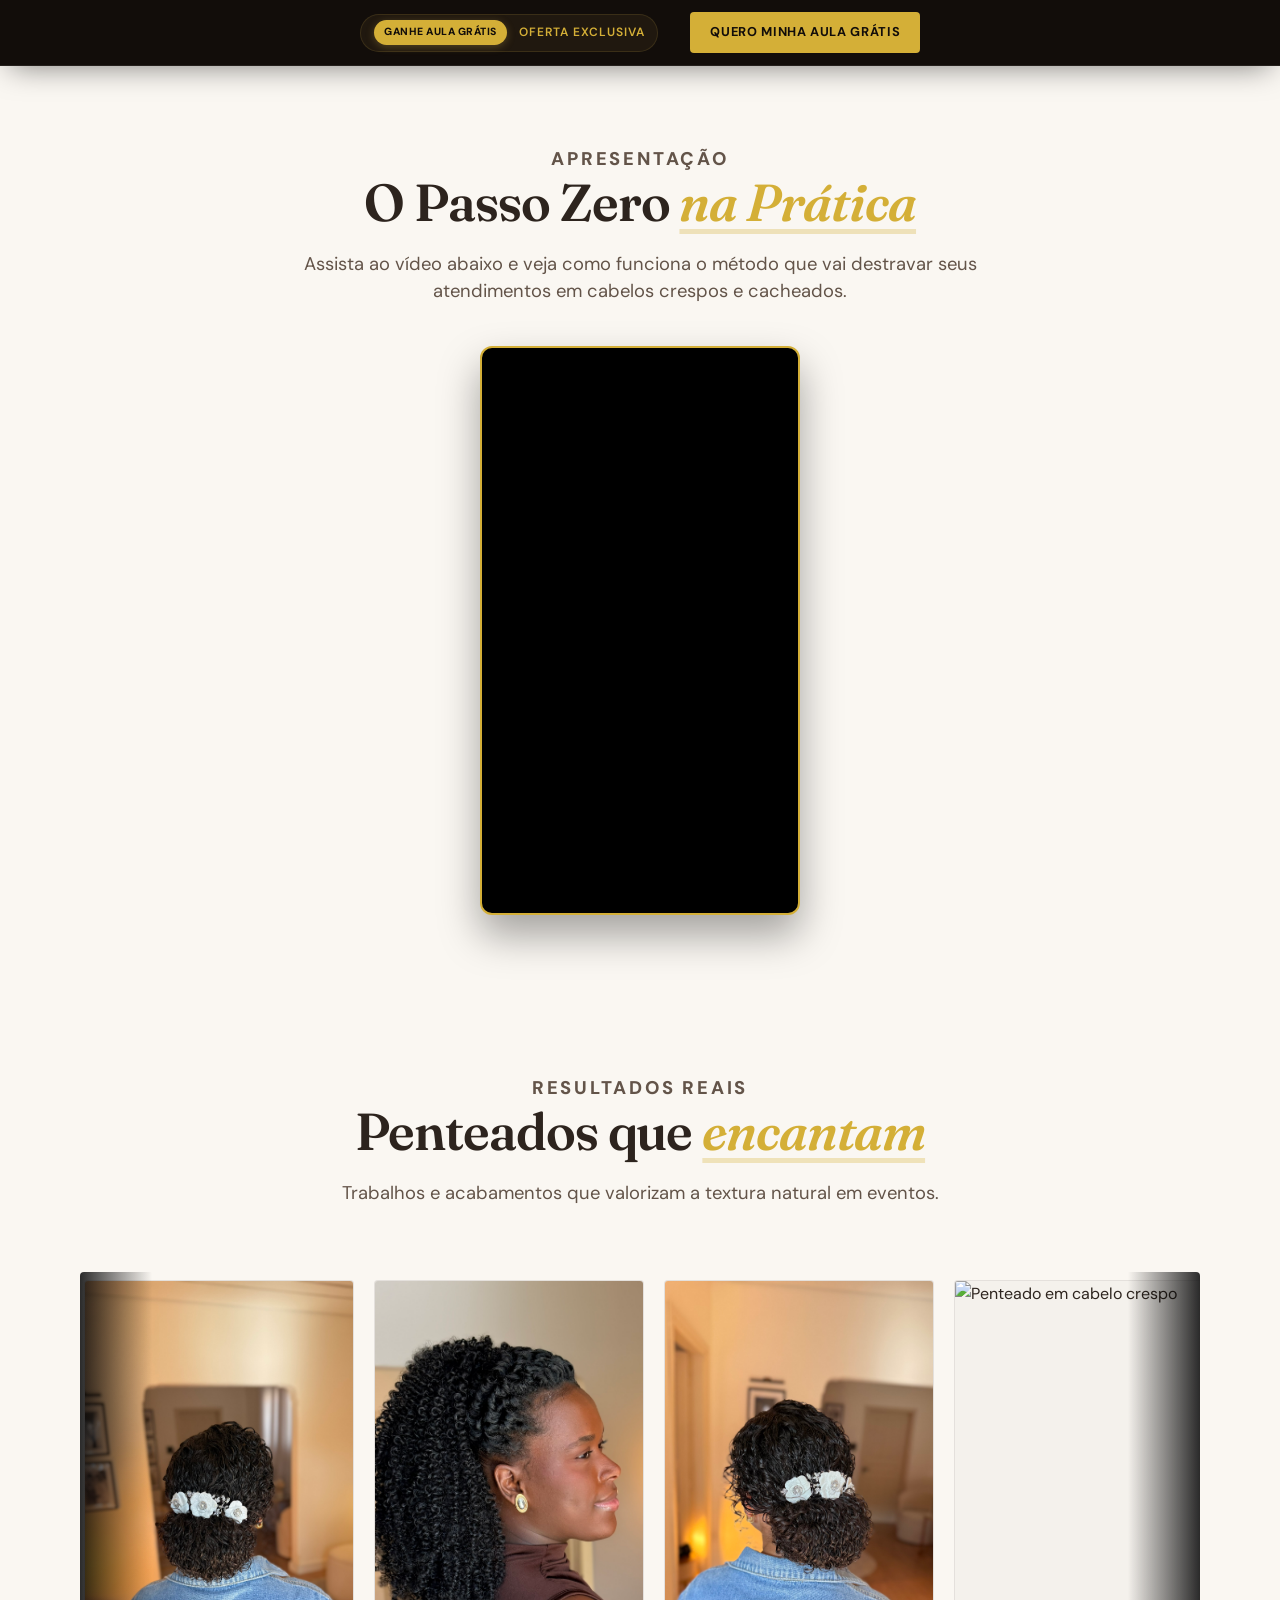
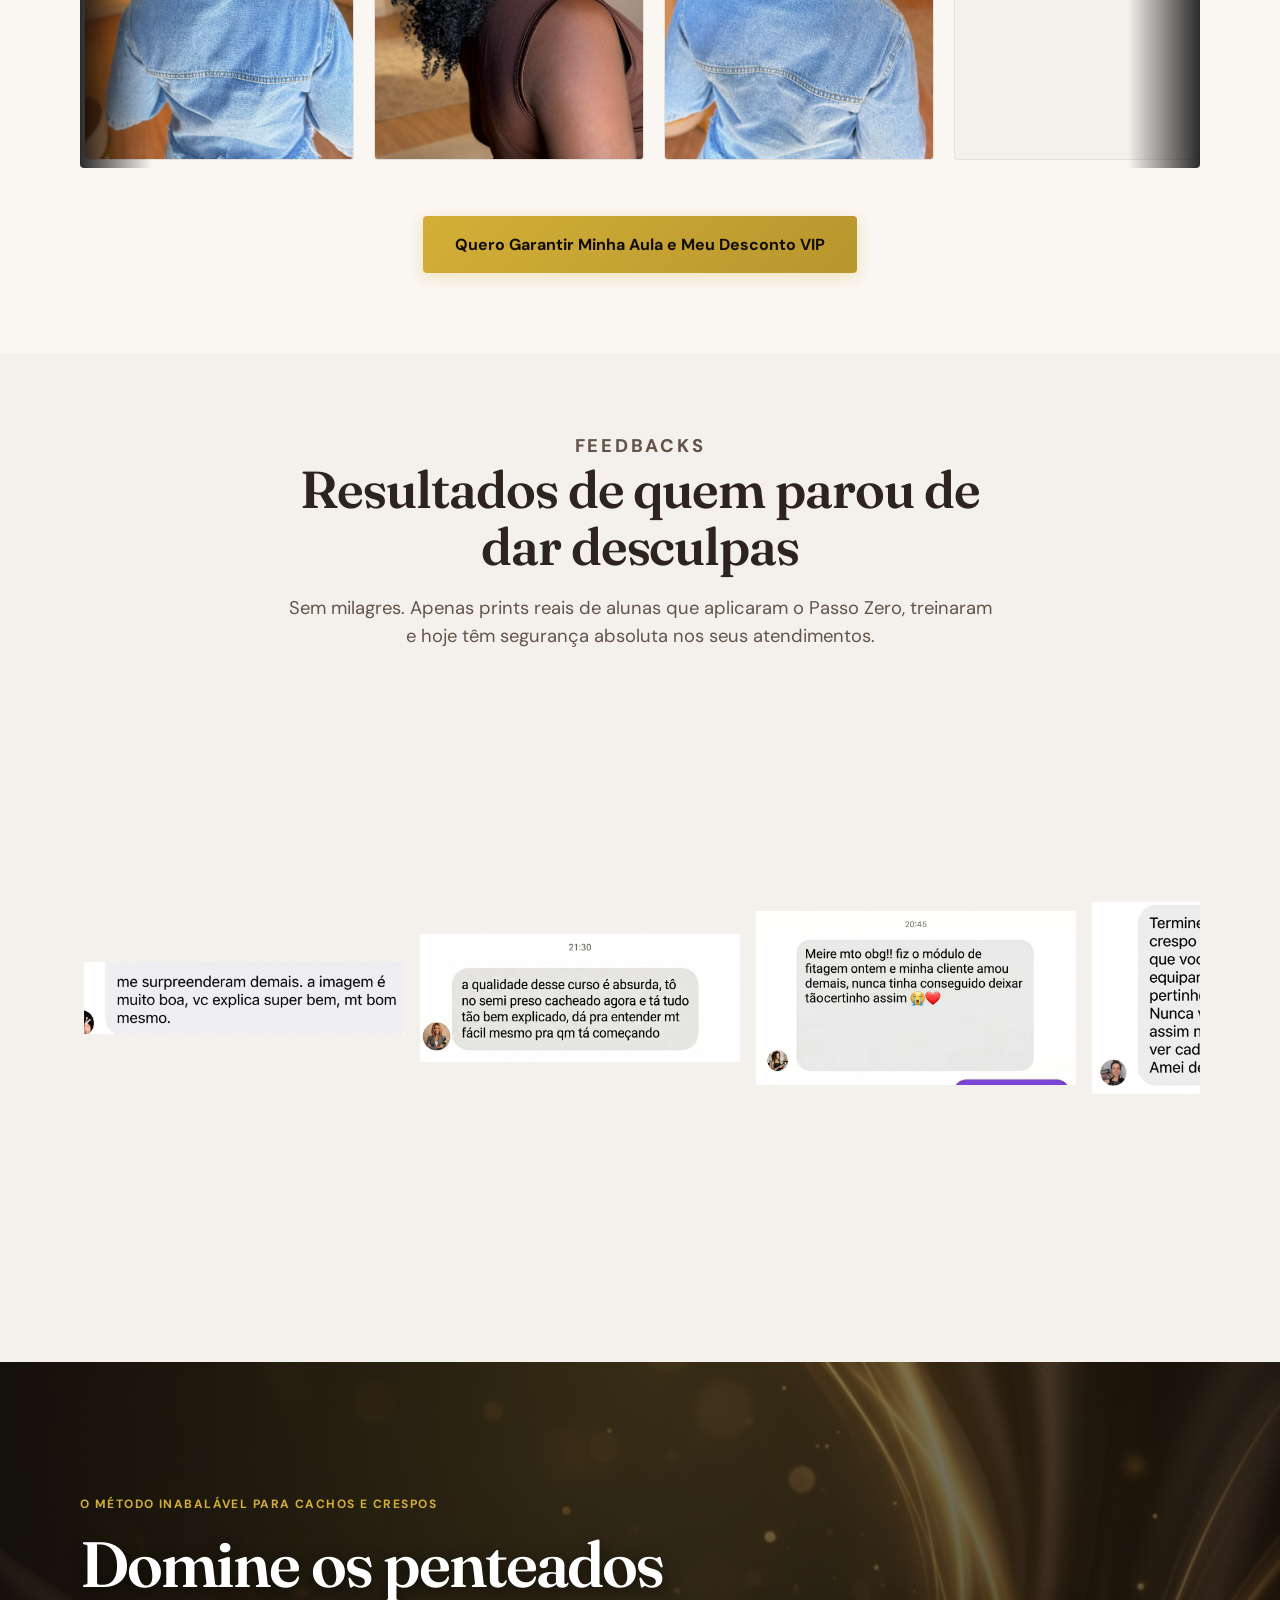
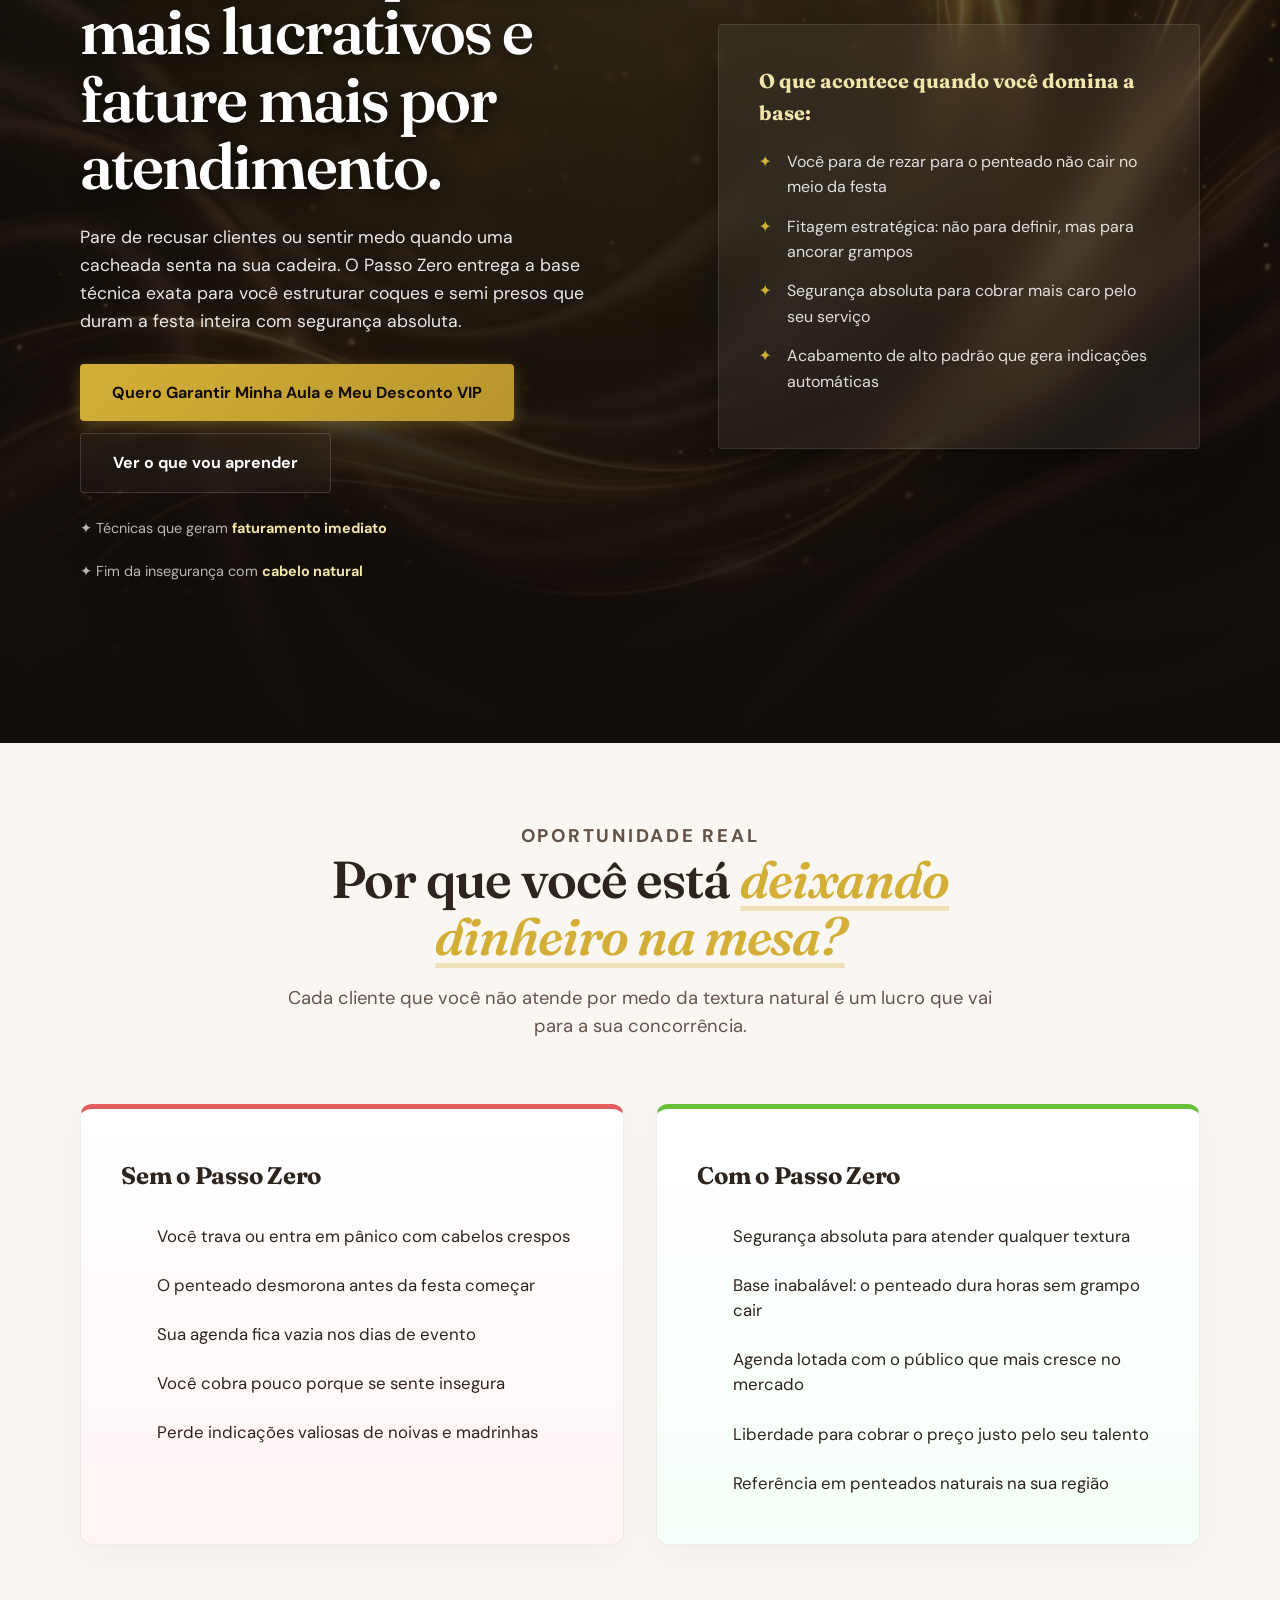
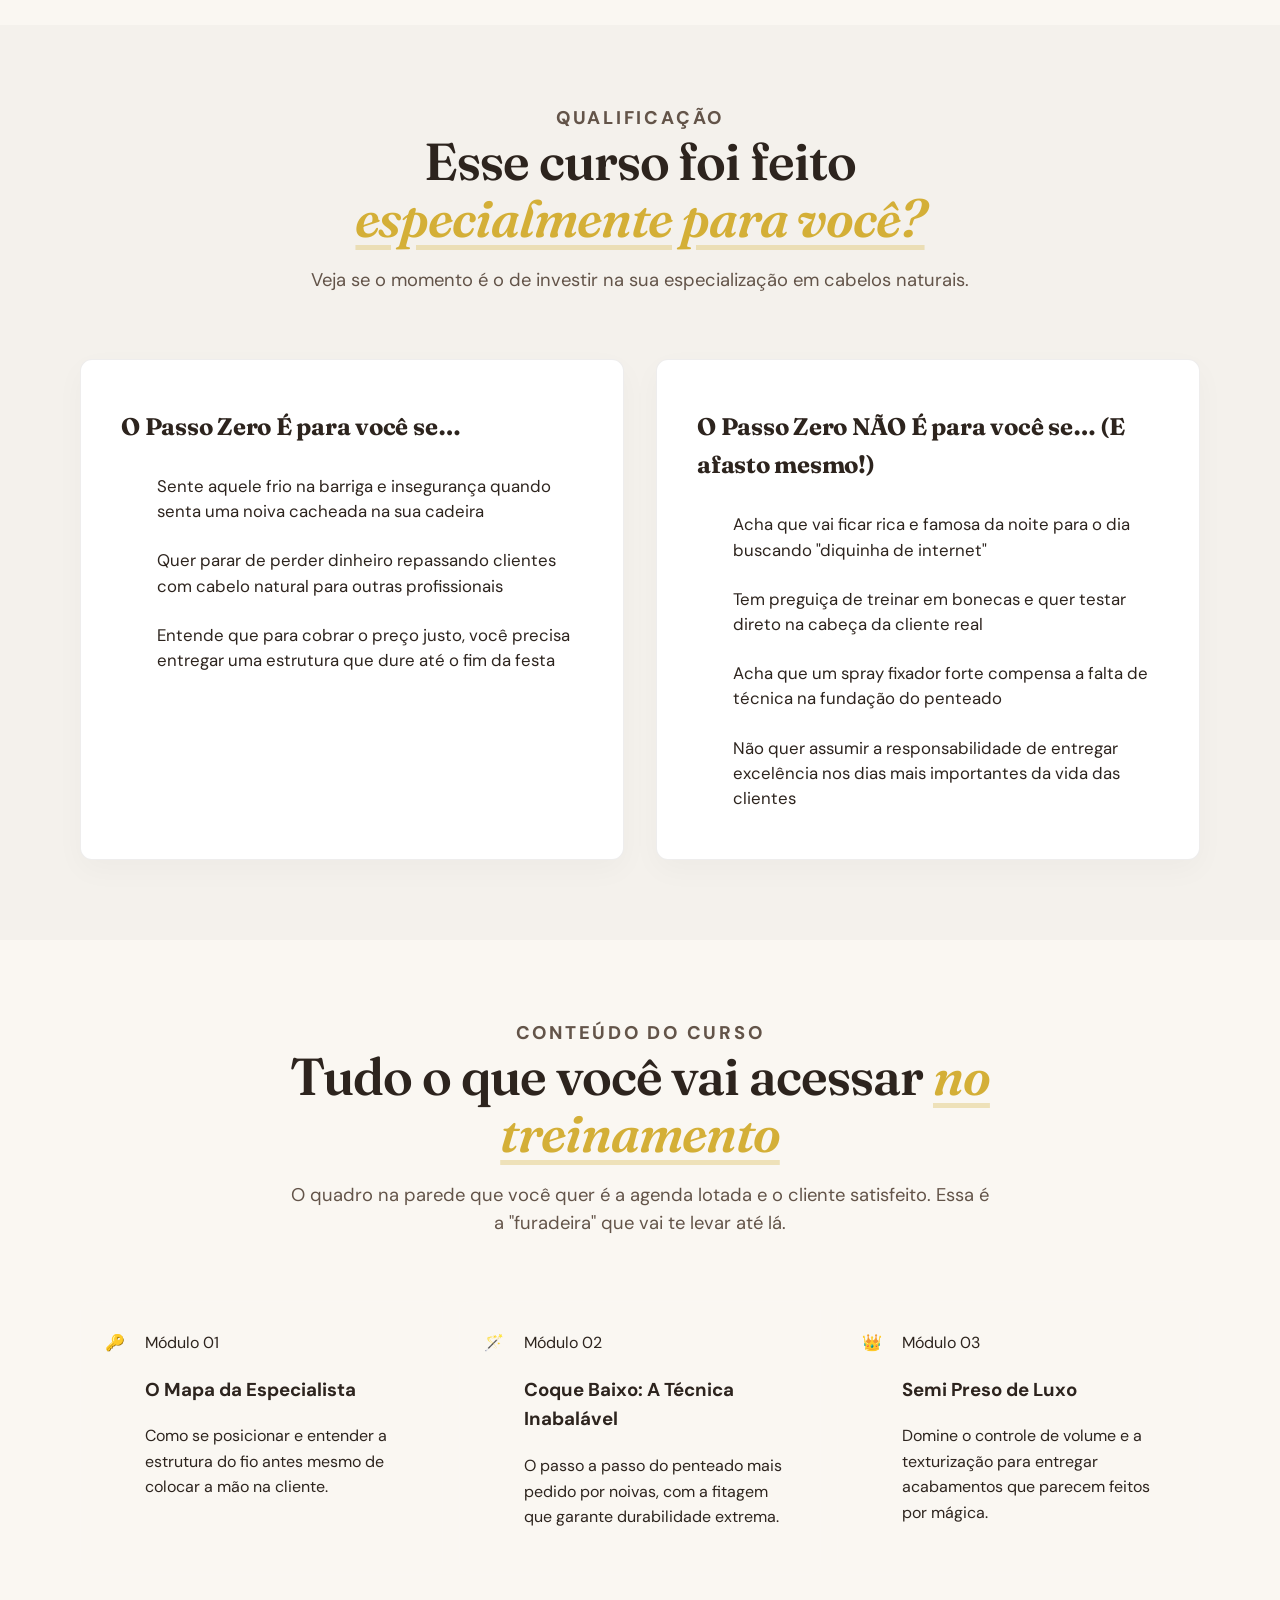
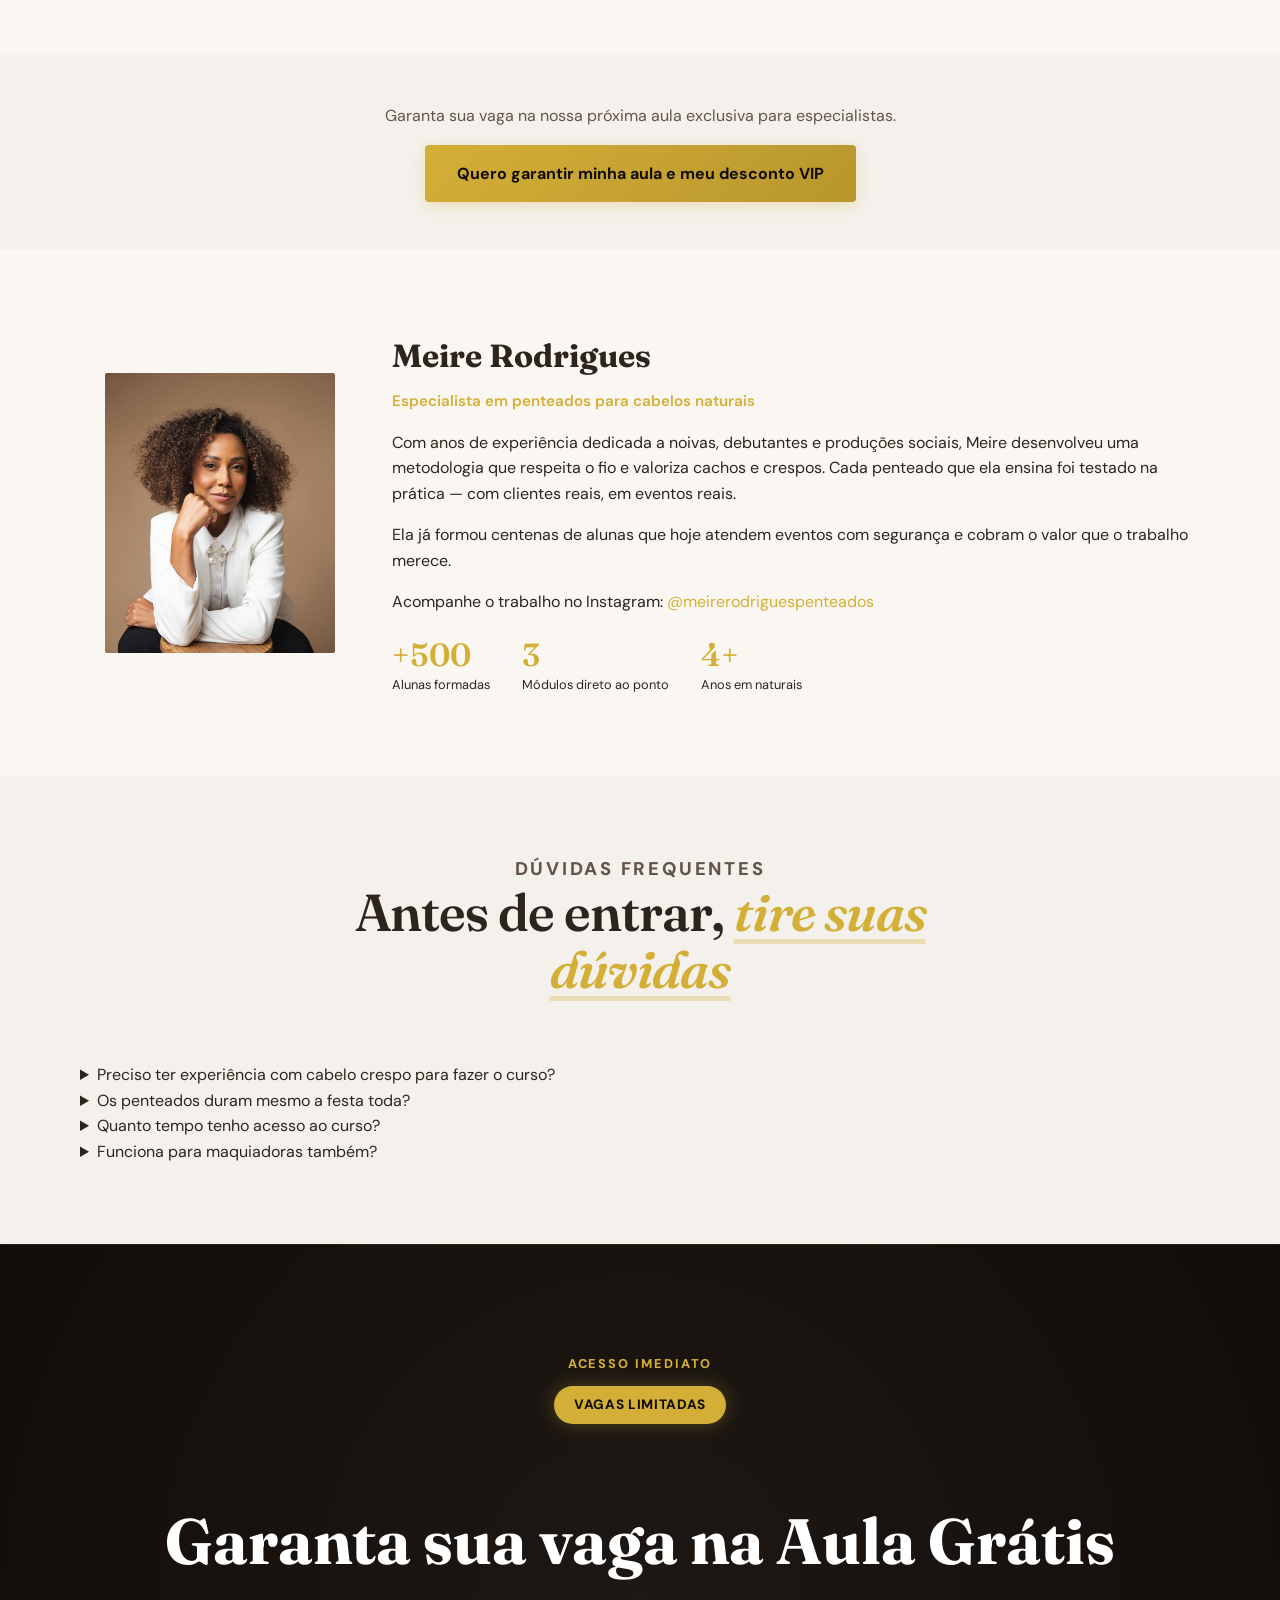
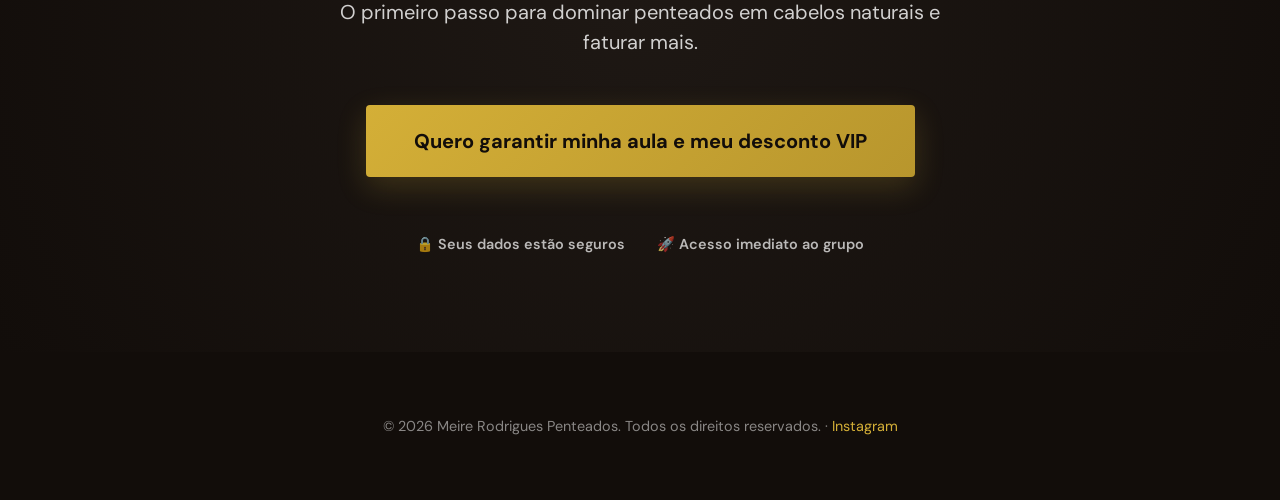
==== commit f174bd71: "feat: add vertical youtube video section at the beginning of index.html" ====
--- a/index.html
+++ b/index.html
@@ -42,7 +42,27 @@
         </div>
         <a class="header-cta" href="obrigado.html">Quero Minha Aula Grátis</a>
       </div>
-    </header>    <main>
+    </header>
+    <main>
+      <section class="section reveal" id="apresentacao">
+        <div class="container">
+          <div class="section-head" style="margin-bottom: 2.5rem;">
+            <p class="section-kicker">Apresentação</p>
+            <h2>O Passo Zero <em>na Prática</em></h2>
+            <p>Assista ao vídeo abaixo e veja como funciona o método que vai destravar seus atendimentos em cabelos crespos e cacheados.</p>
+          </div>
+          <div class="vertical-video-wrapper">
+            <iframe 
+              src="https://www.youtube.com/embed/64lwZBMzeZI?rel=0&modestbranding=1" 
+              title="Apresentação Passo Zero" 
+              frameborder="0" 
+              allow="accelerometer; autoplay; clipboard-write; encrypted-media; gyroscope; picture-in-picture; web-share" 
+              allowfullscreen>
+            </iframe>
+          </div>
+        </div>
+      </section>
+
       <section class="section" id="resultados">
         <div class="container">
           <div class="section-head">
--- a/css/style.css
+++ b/css/style.css
@@ -508,6 +508,35 @@
   height: 100%;
   border: 0;
 }
+
+/* Vertical Conversion Video */
+.vertical-video-wrapper {
+  max-width: 320px;
+  width: 100%;
+  aspect-ratio: 9 / 16;
+  margin: 0 auto;
+  border-radius: 12px;
+  overflow: hidden;
+  box-shadow: 0 20px 40px rgba(0, 0, 0, 0.35);
+  border: 2px solid var(--accent);
+  background: #000;
+  position: relative;
+}
+@media (max-width: 480px) {
+  .vertical-video-wrapper {
+    max-width: 290px;
+    border-radius: 8px;
+  }
+}
+.vertical-video-wrapper iframe {
+  position: absolute;
+  top: 0;
+  left: 0;
+  width: 100%;
+  height: 100%;
+  border: 0;
+}
+
 .video-placeholder {
   position: absolute;
   inset: 0;
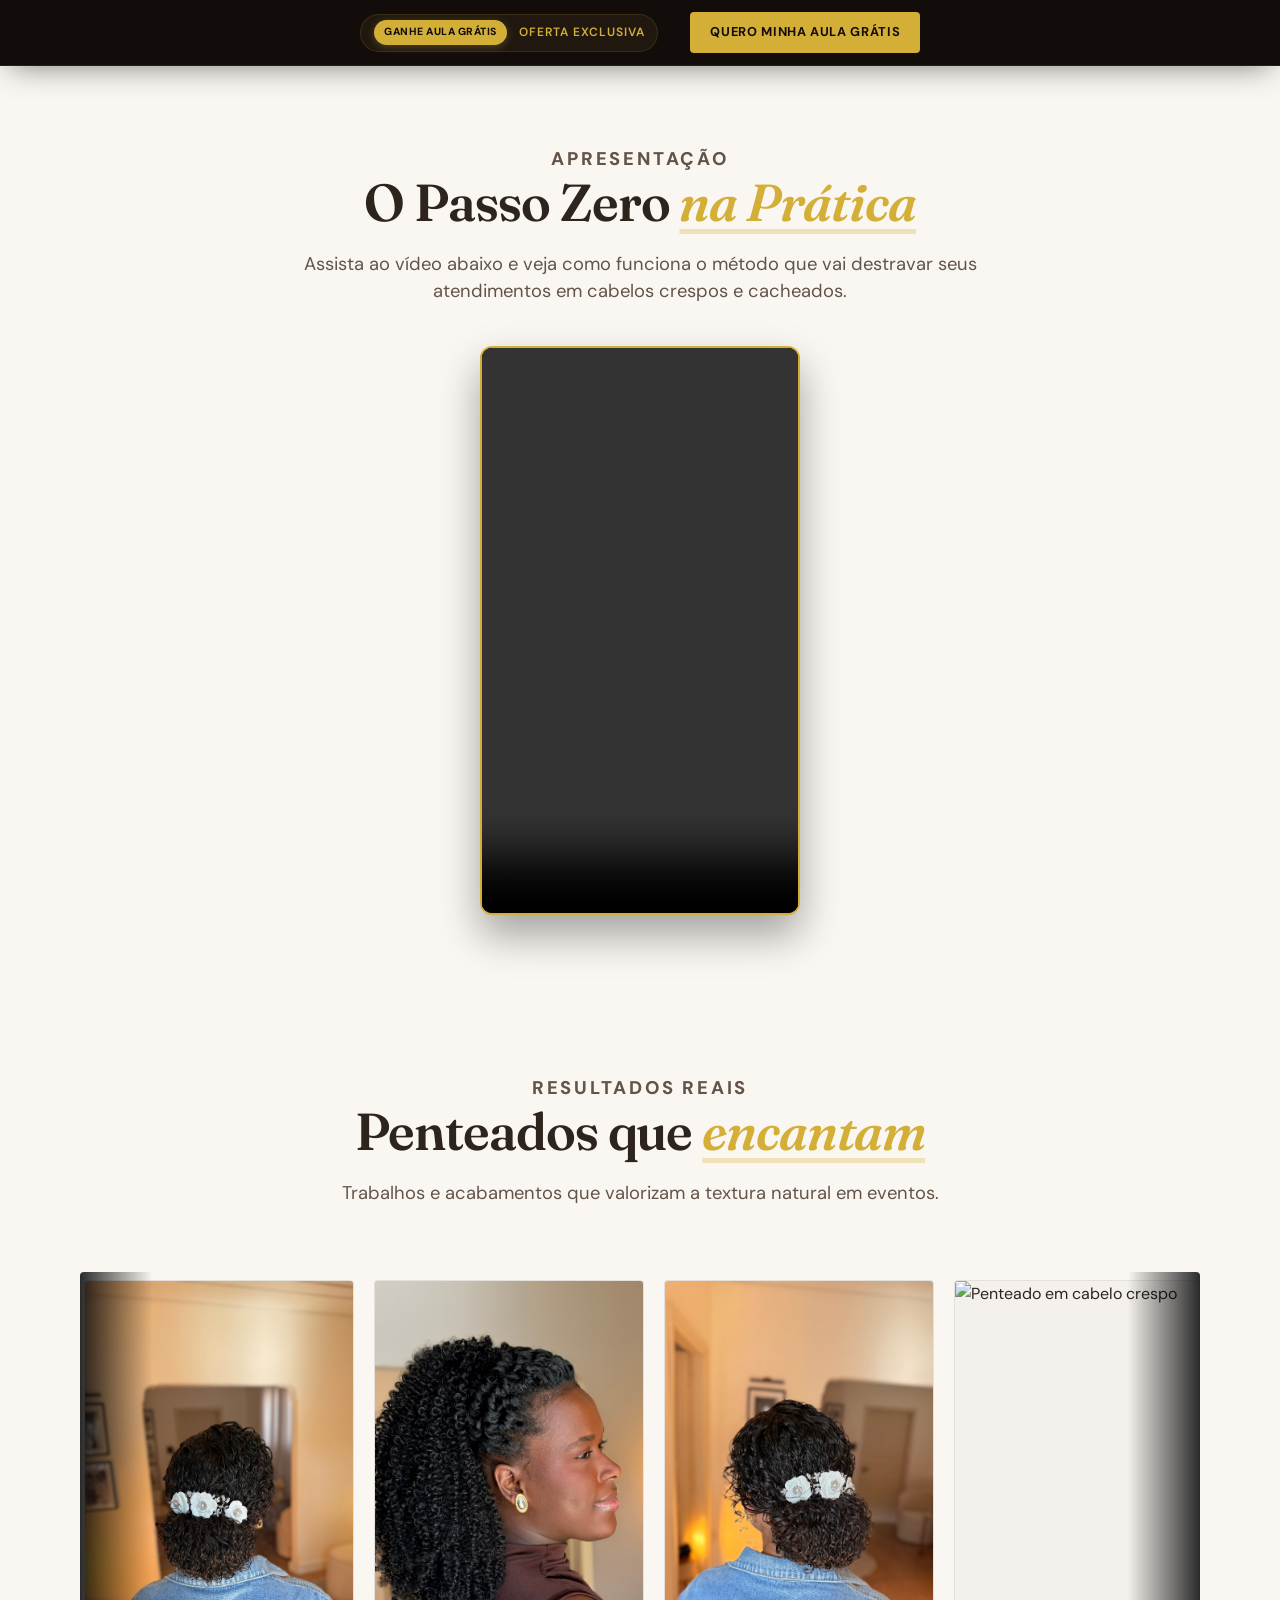
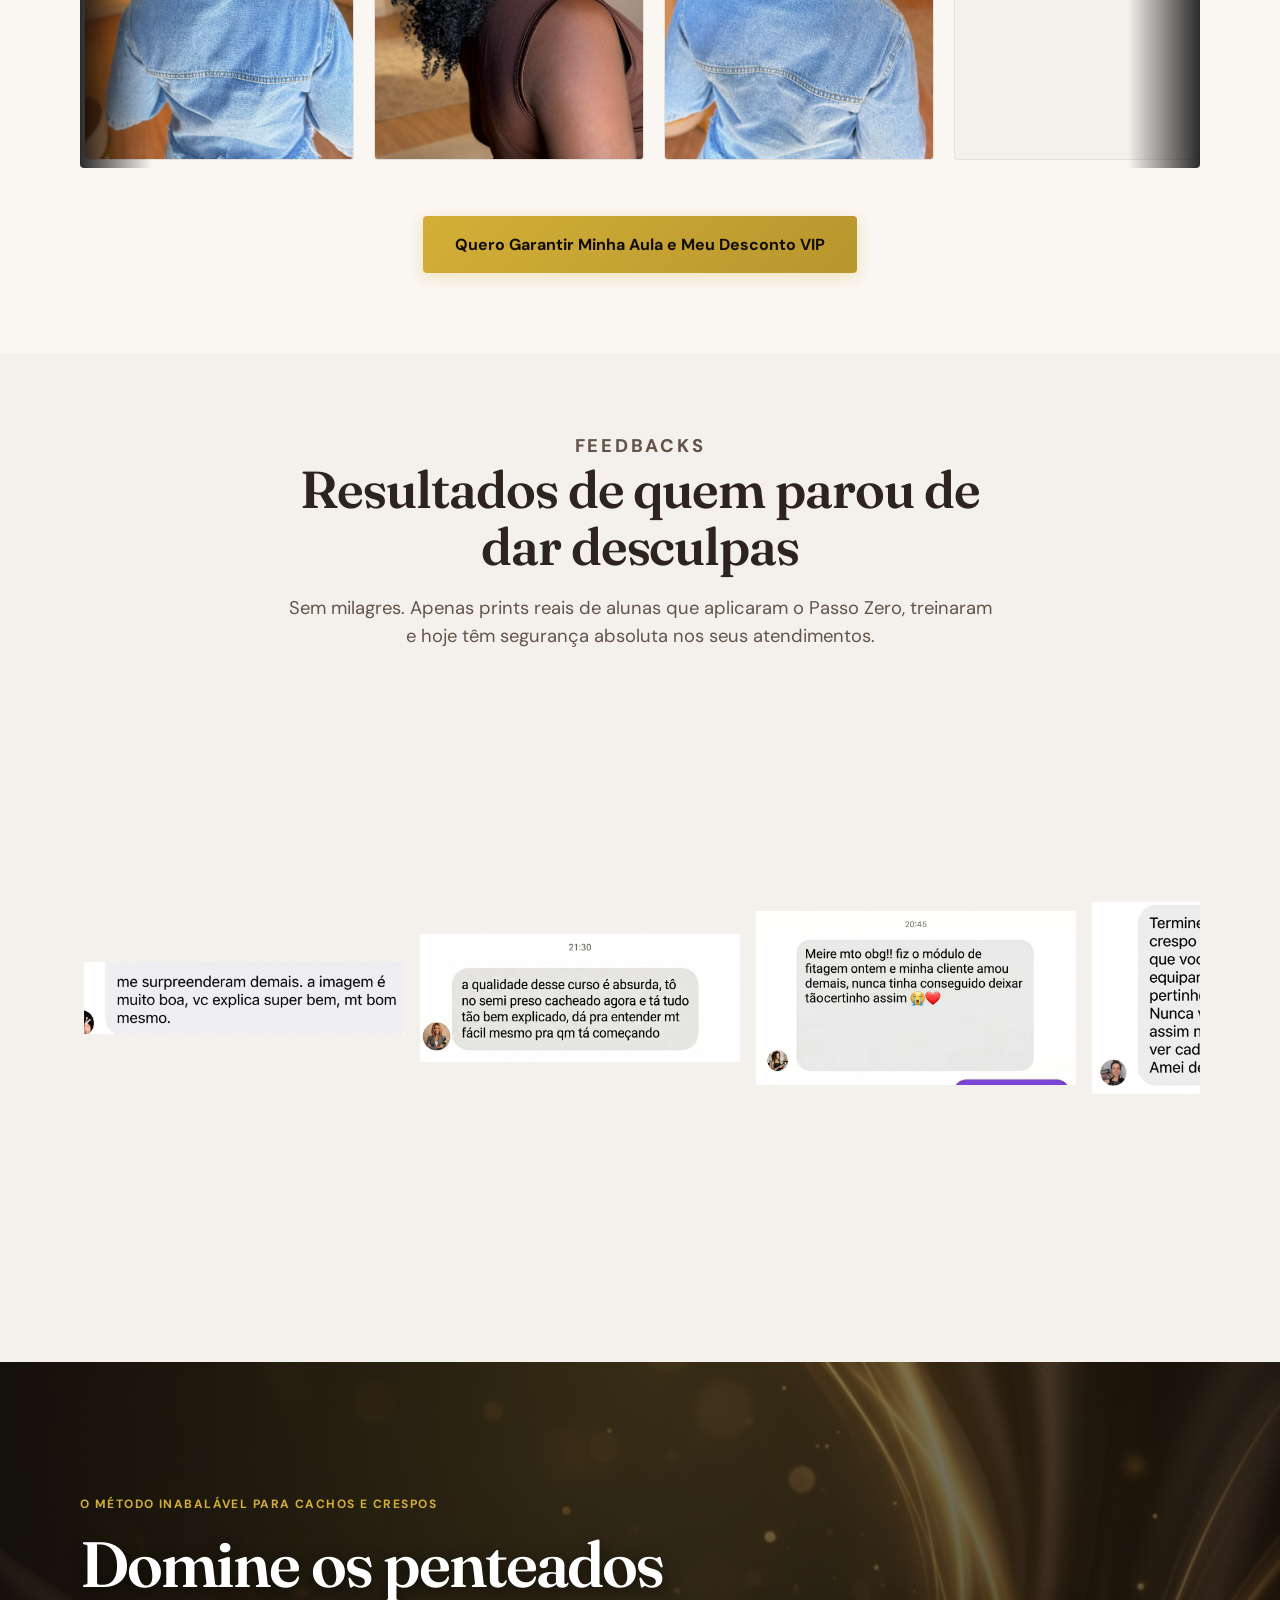
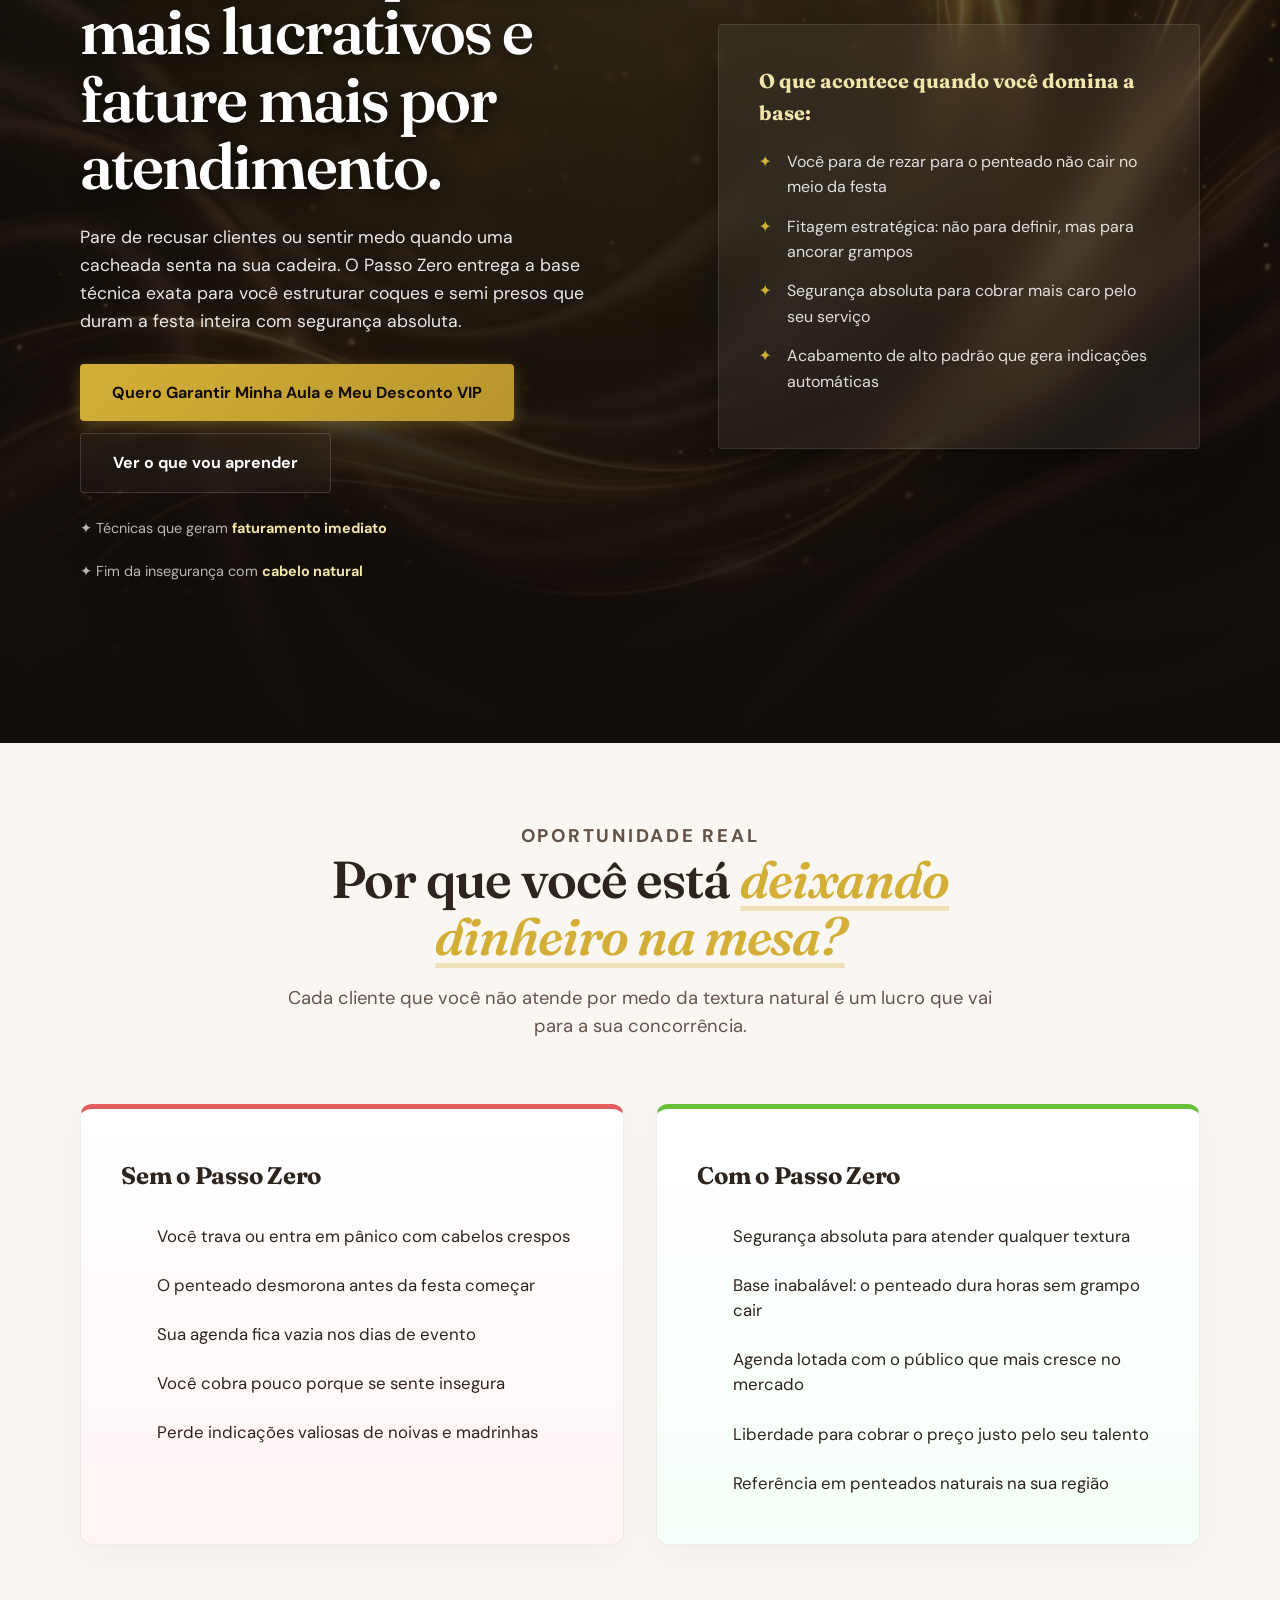
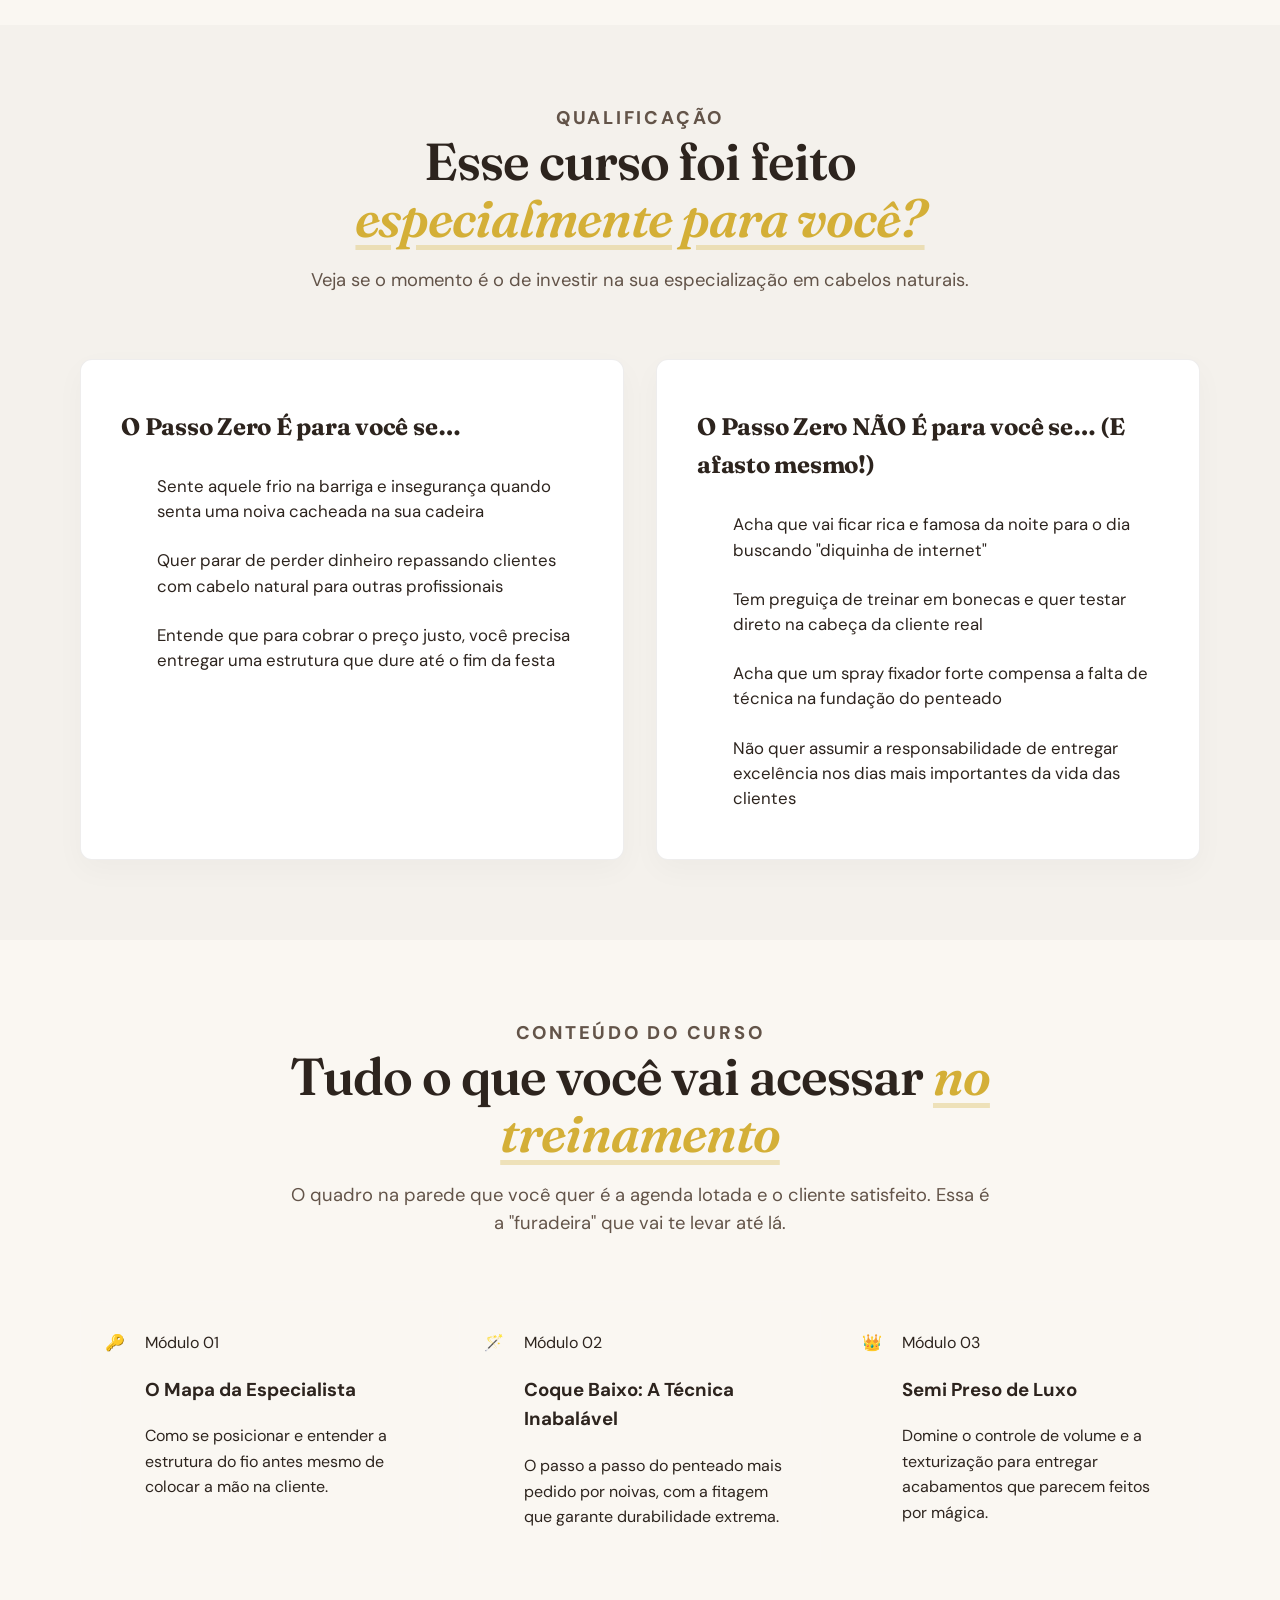
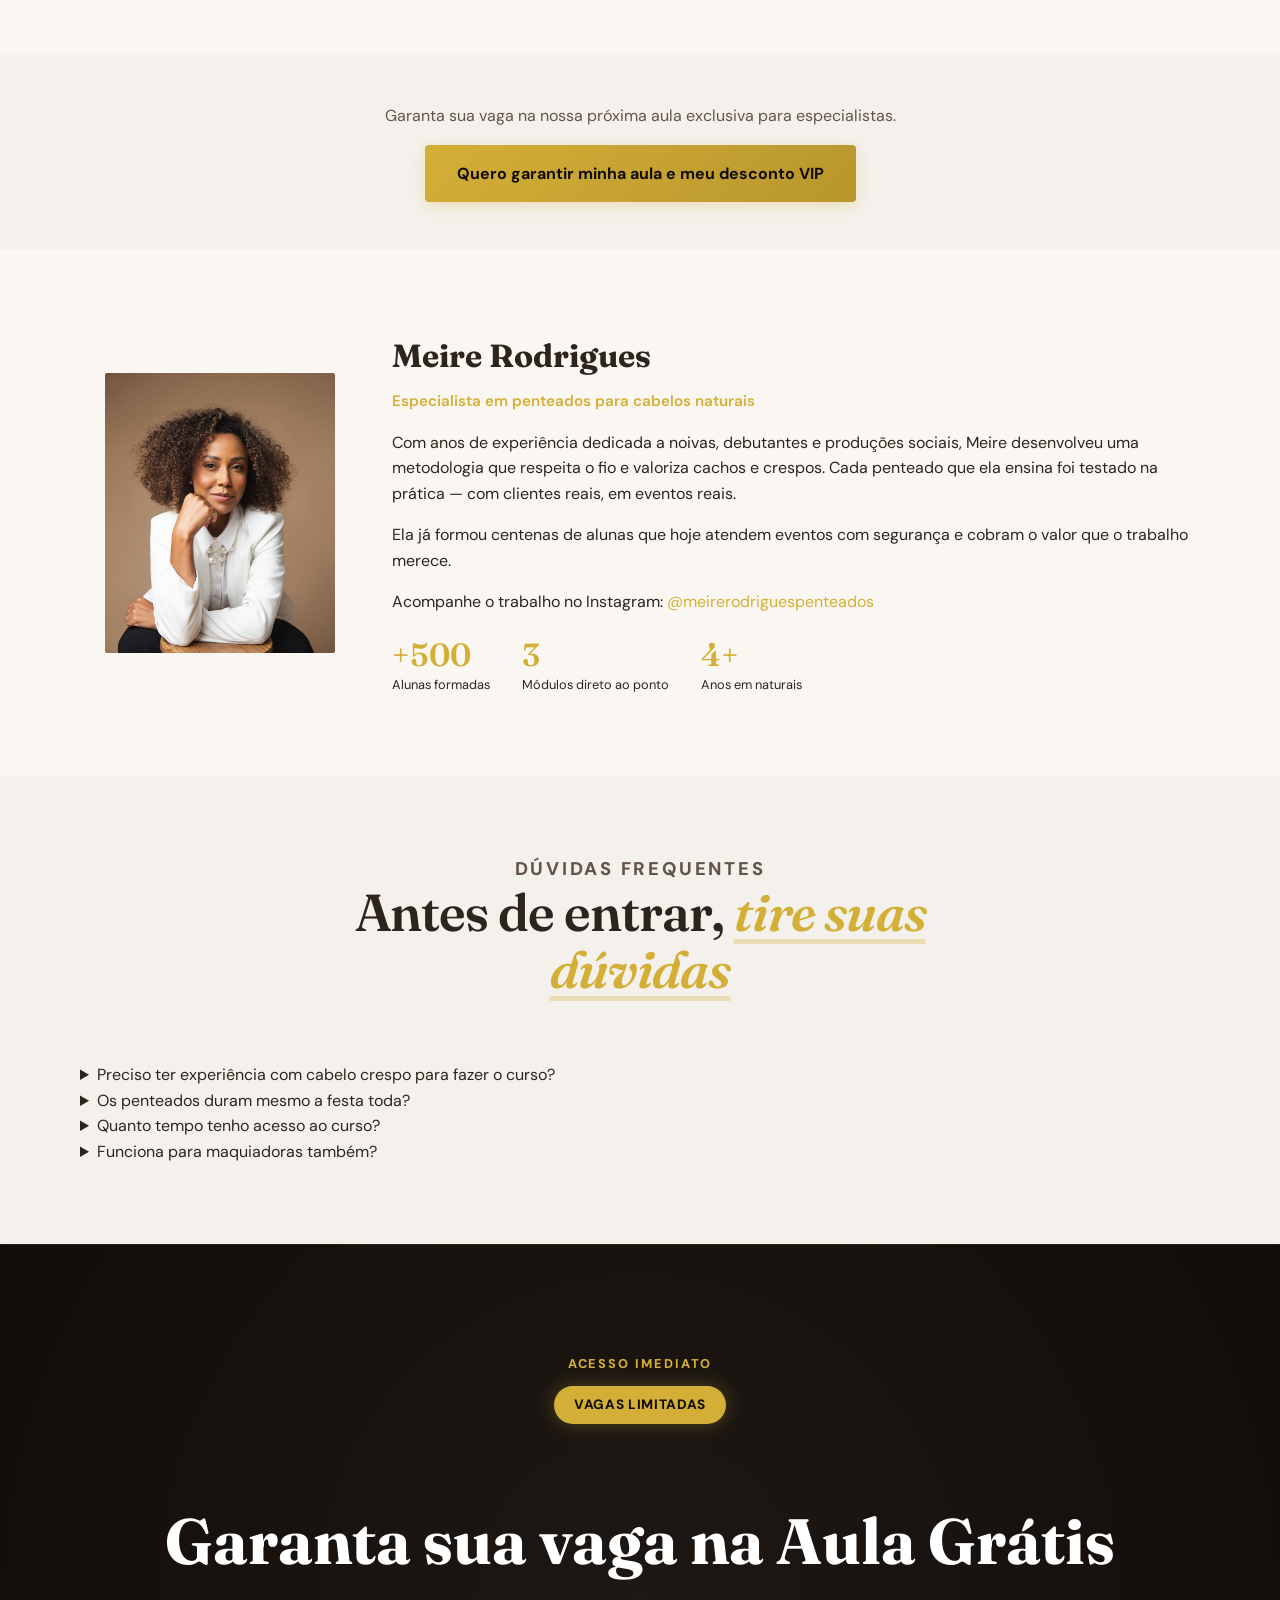
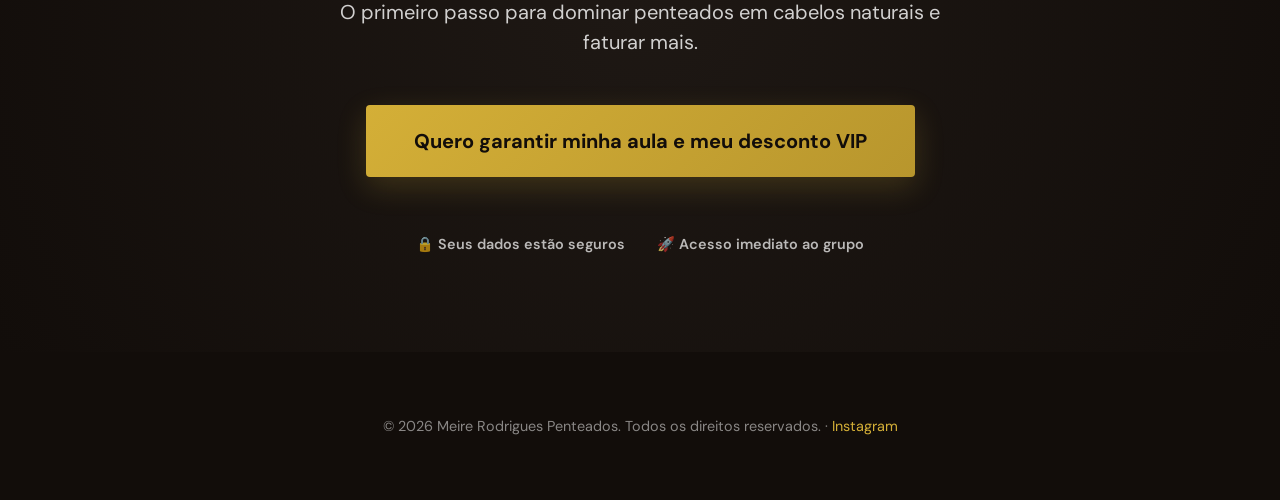
==== commit 0cebcfce: "feat: use local high-quality VSL video via native video player" ====
--- a/index.html
+++ b/index.html
@@ -52,13 +52,14 @@
             <p>Assista ao vídeo abaixo e veja como funciona o método que vai destravar seus atendimentos em cabelos crespos e cacheados.</p>
           </div>
           <div class="vertical-video-wrapper">
-            <iframe 
-              src="https://www.youtube.com/embed/64lwZBMzeZI?rel=0&modestbranding=1" 
-              title="Apresentação Passo Zero" 
-              frameborder="0" 
-              allow="accelerometer; autoplay; clipboard-write; encrypted-media; gyroscope; picture-in-picture; web-share" 
-              allowfullscreen>
-            </iframe>
+            <video 
+              id="vsl-video" 
+              src="assets/vsl.mp4" 
+              controls 
+              playsinline 
+              controlsList="nodownload" 
+              preload="metadata">
+            </video>
           </div>
         </div>
       </section>
--- a/css/style.css
+++ b/css/style.css
@@ -530,12 +530,23 @@
 }
 .vertical-video-wrapper iframe {
   position: absolute;
+  top: -65px; /* Esconde a barra de título/canal do YouTube no topo */
+  left: -2%;
+  width: 104%; /* Leve zoom para disfarçar as bordas e manter preenchido */
+  height: calc(100% + 65px); /* Ajusta a altura compensando o deslocamento */
+  border: 0;
+}
+.vertical-video-wrapper video {
+  position: absolute;
   top: 0;
   left: 0;
   width: 100%;
   height: 100%;
+  object-fit: cover;
   border: 0;
-}
+  background: #000;
+}
+
 
 .video-placeholder {
   position: absolute;
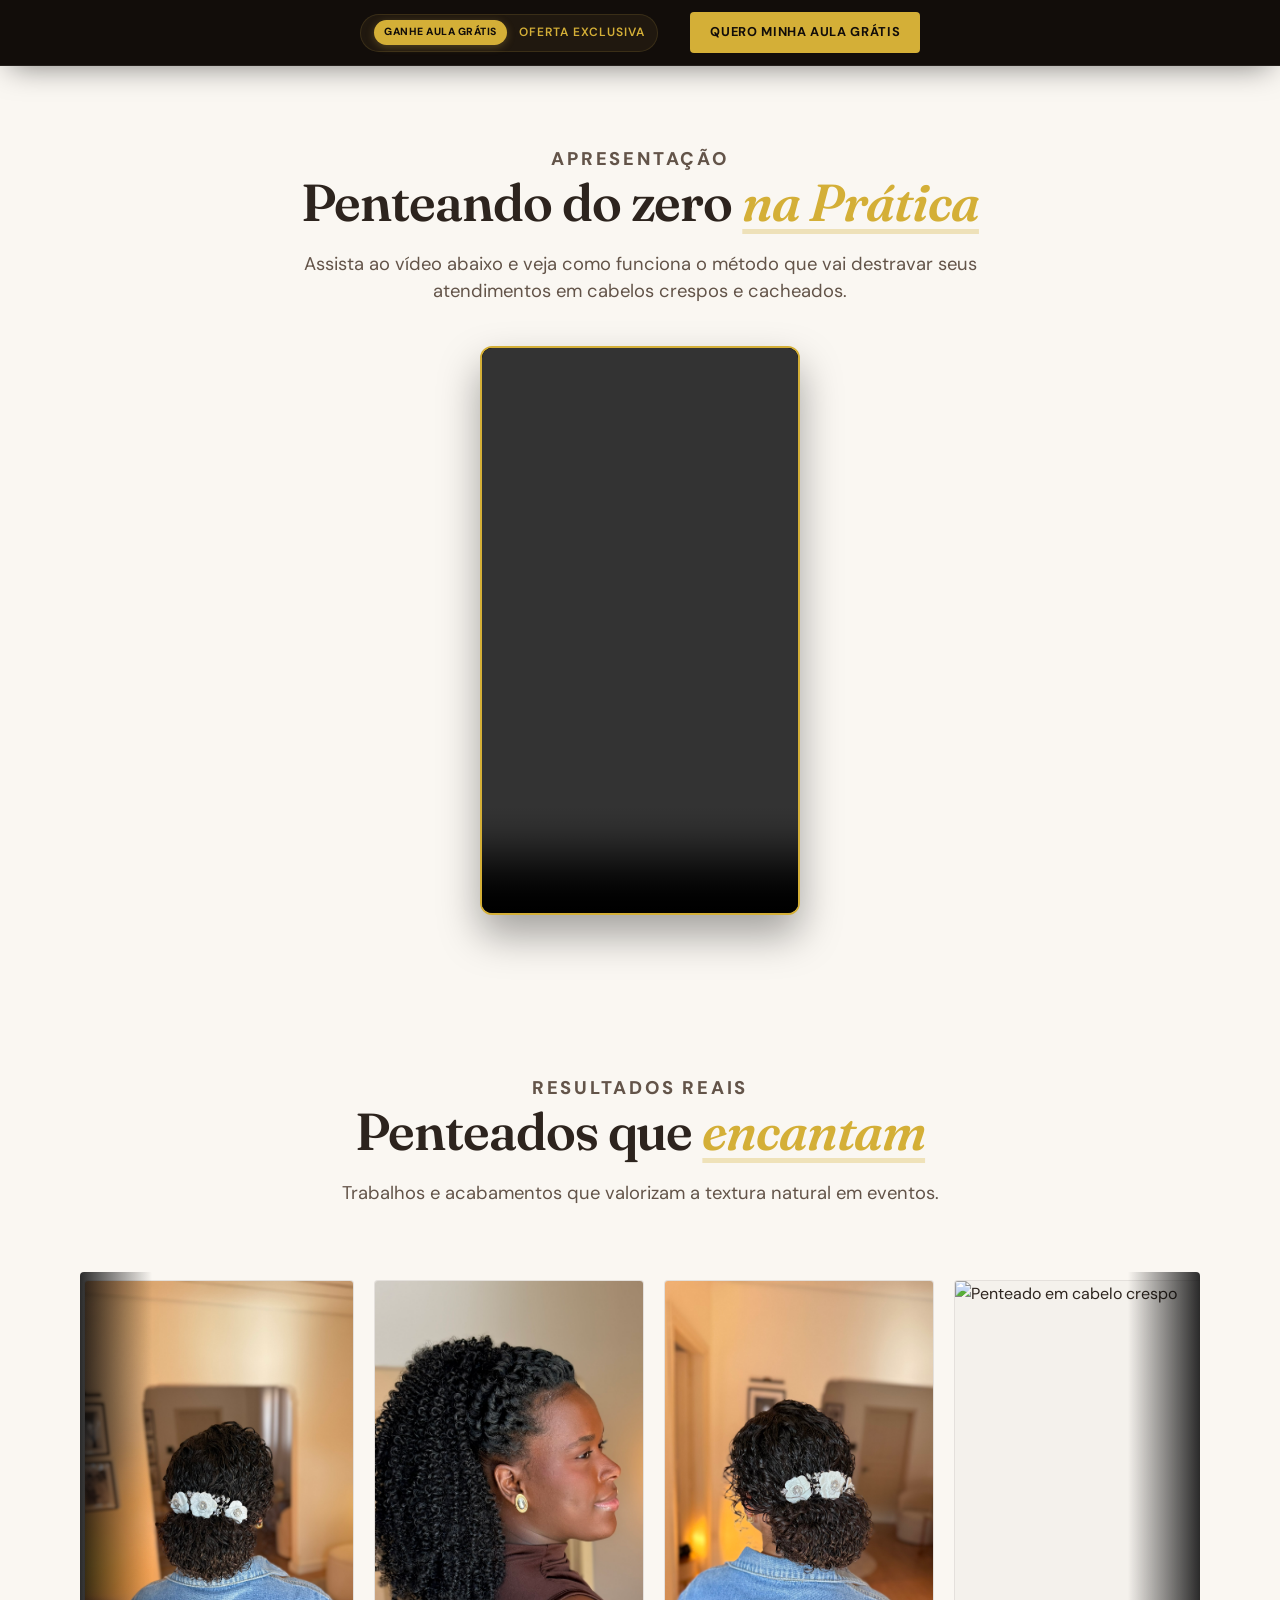
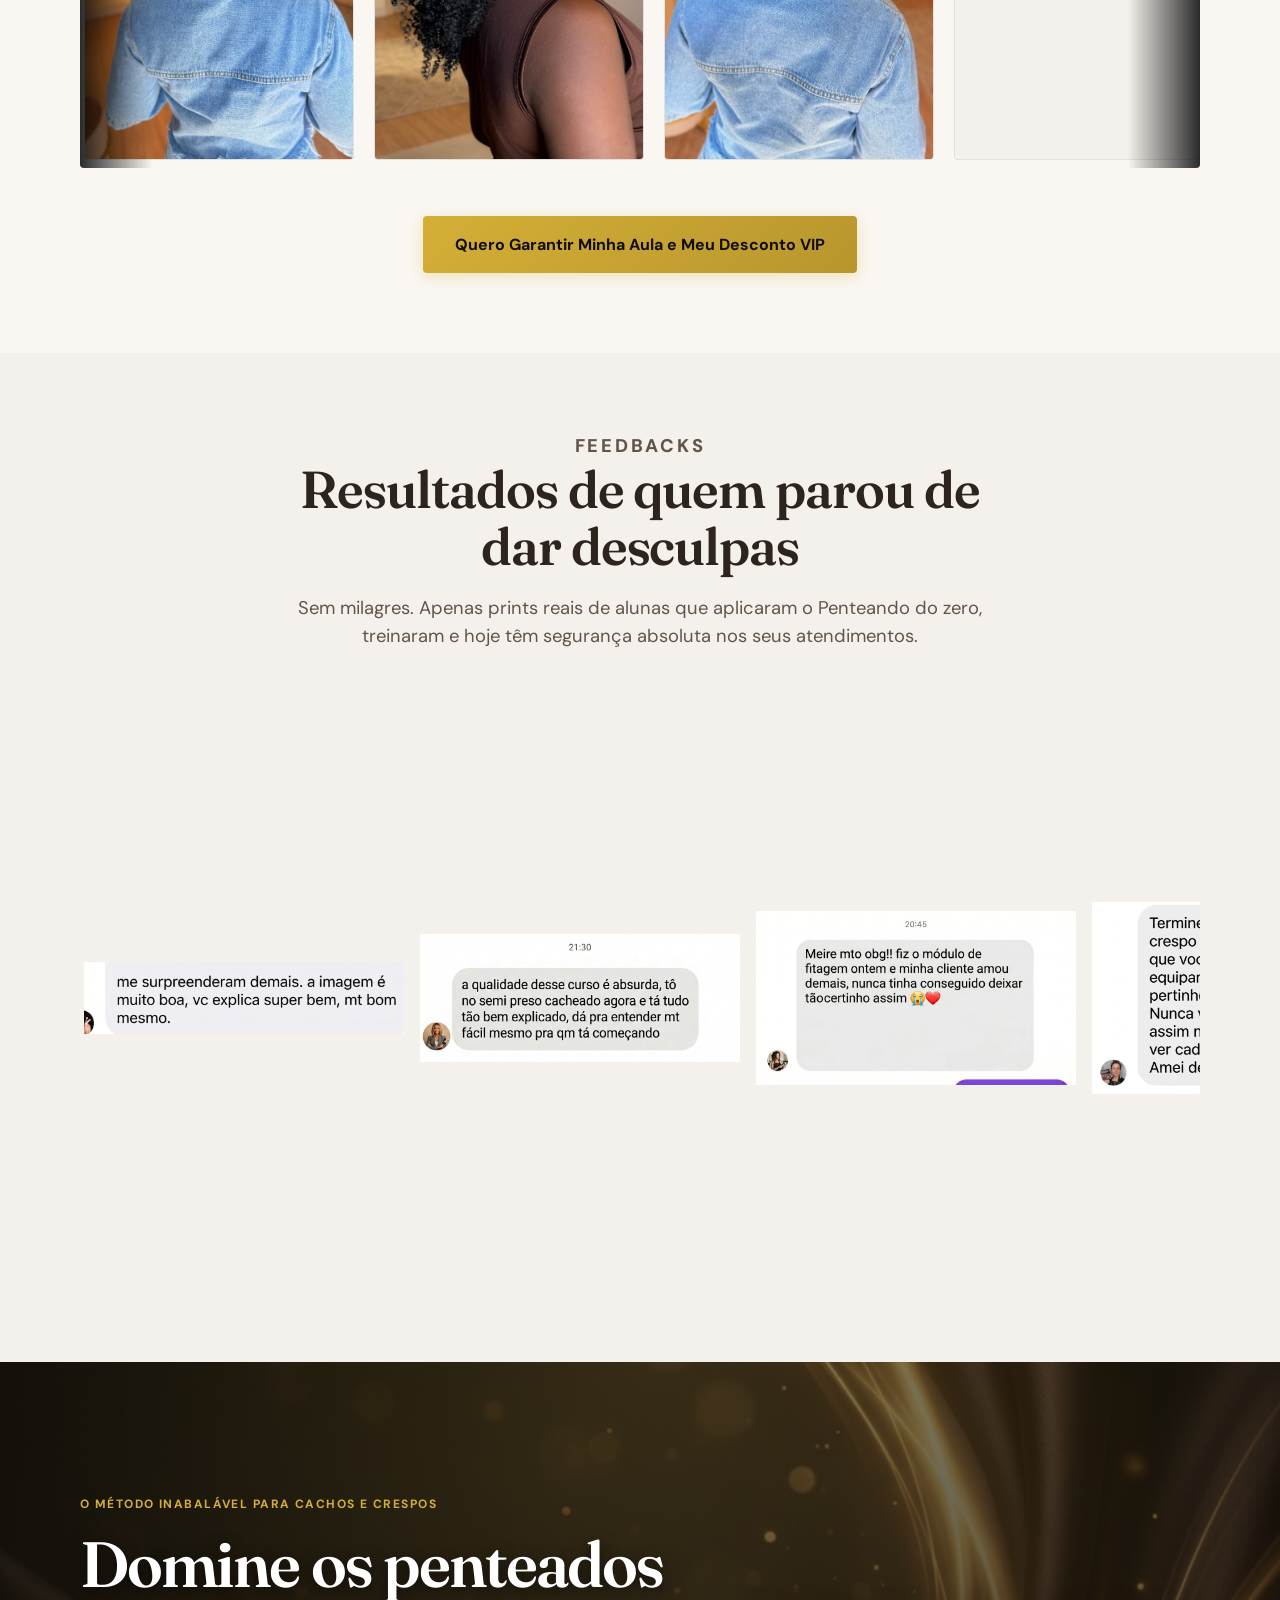
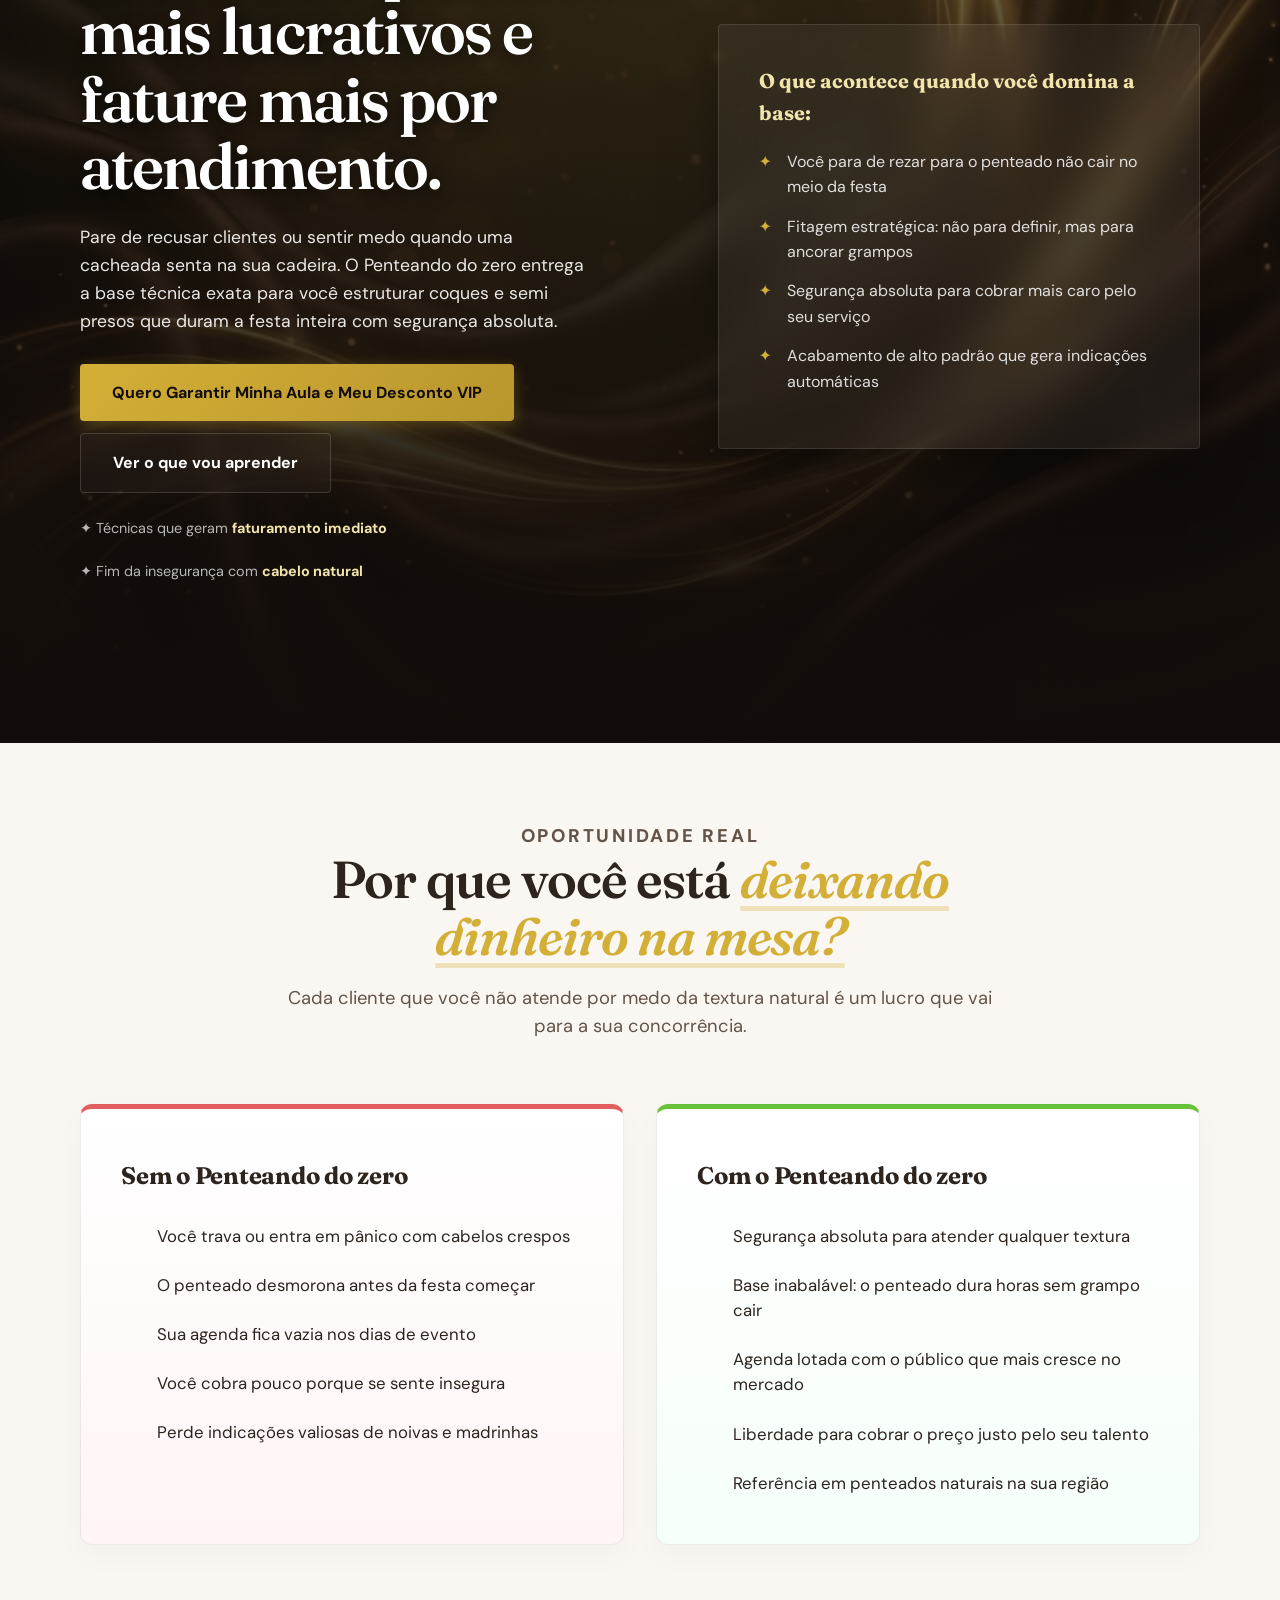
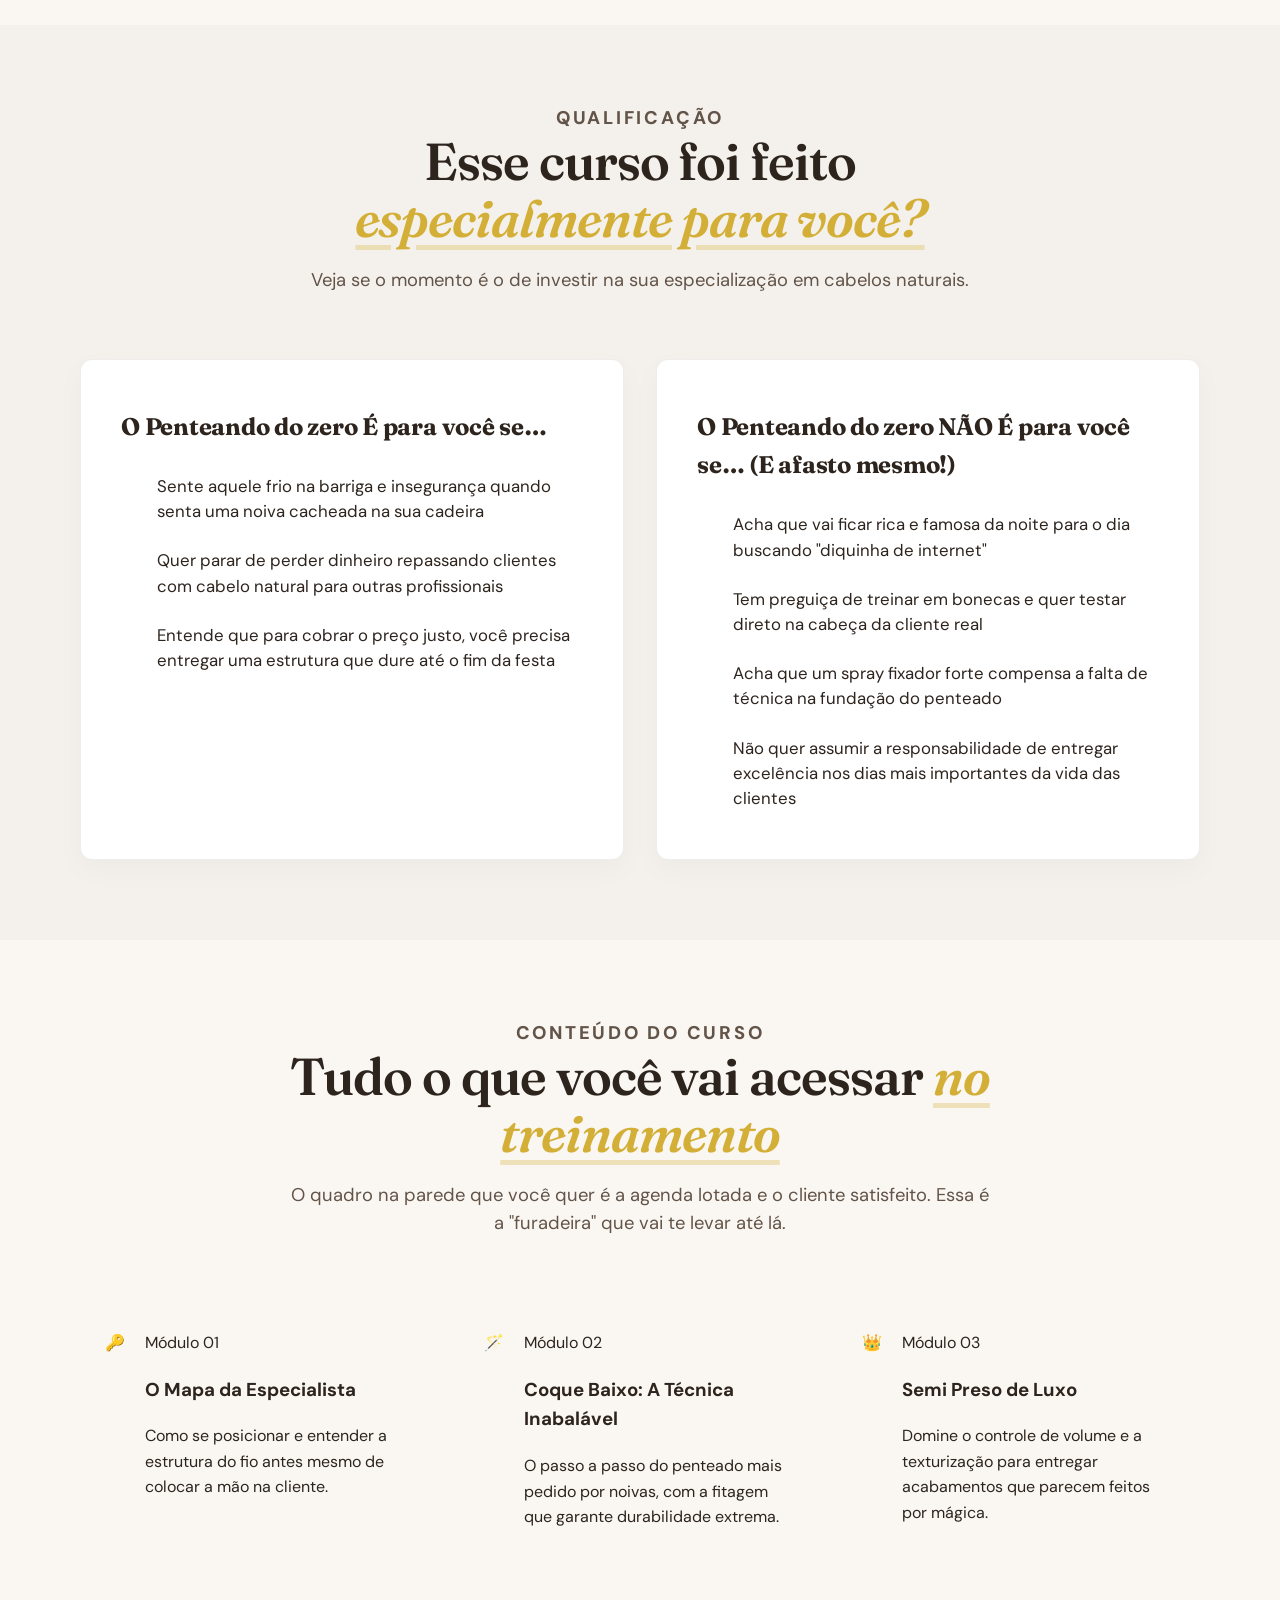
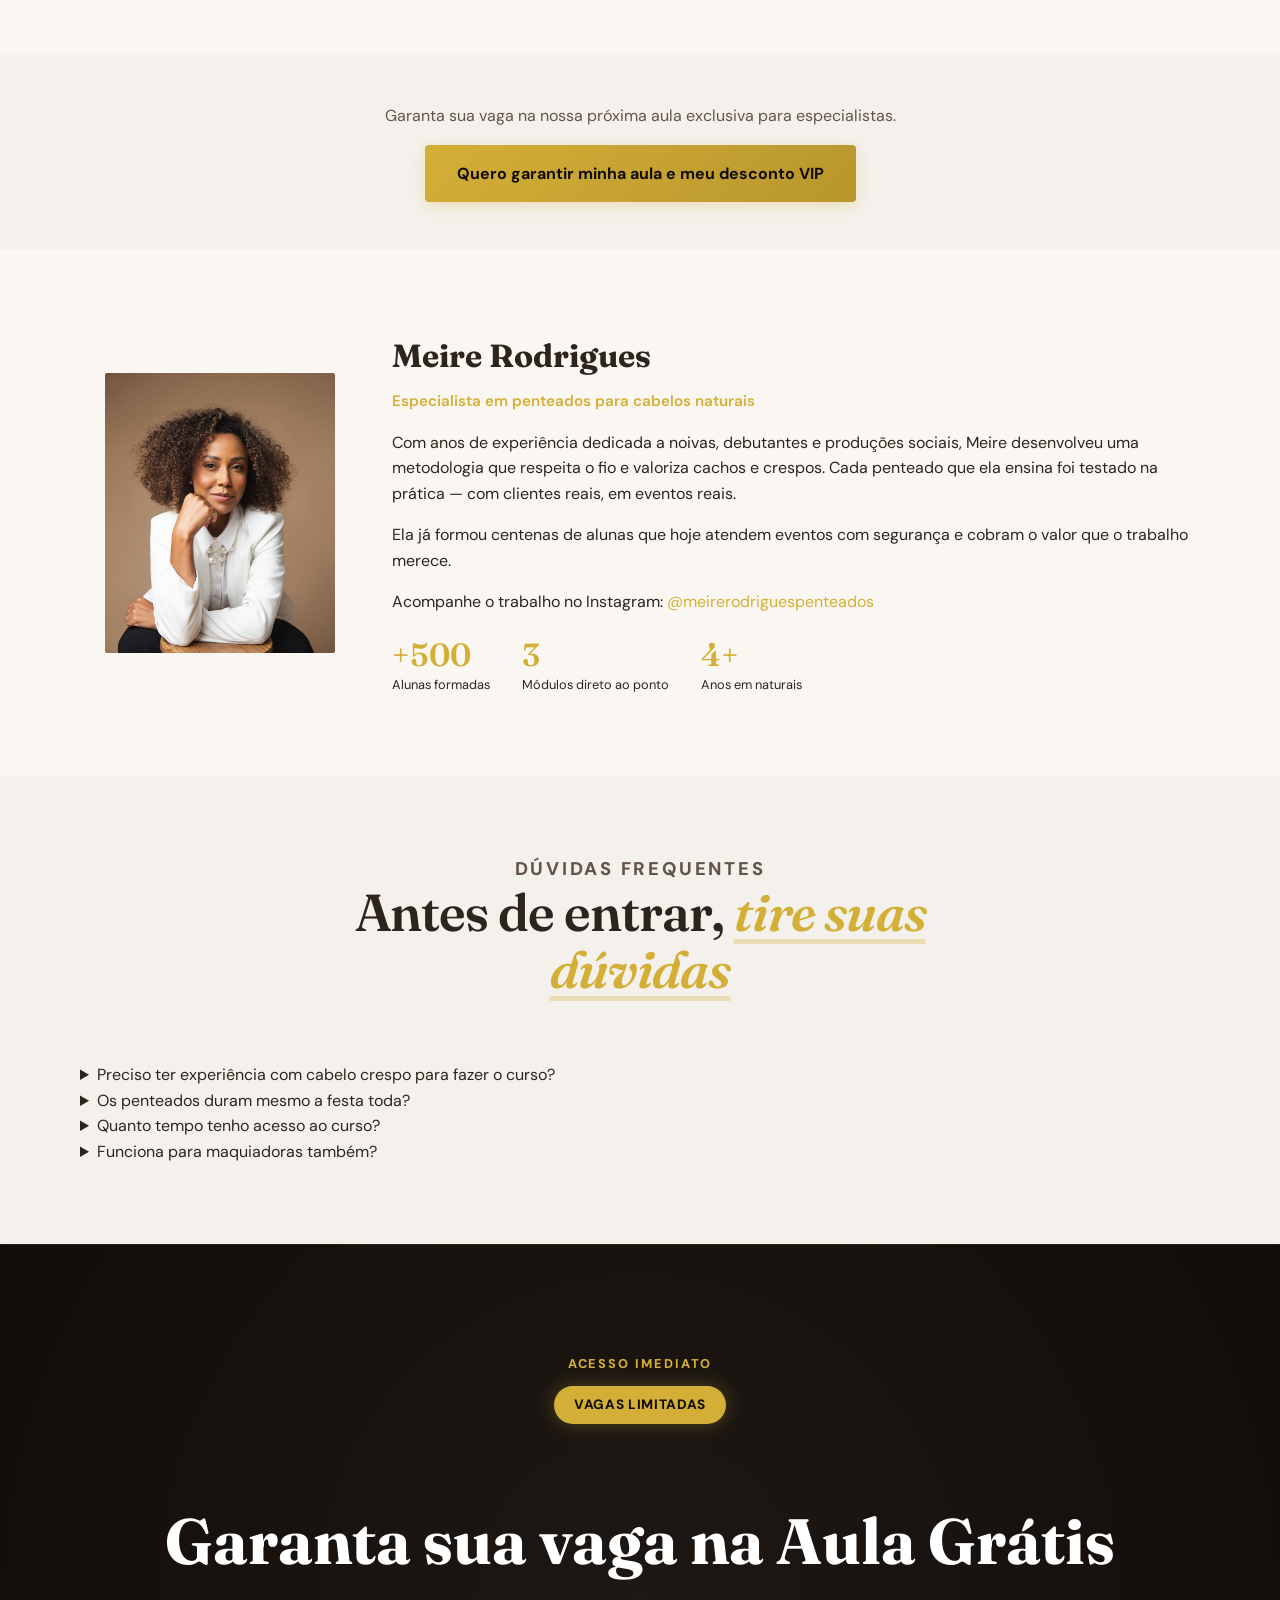
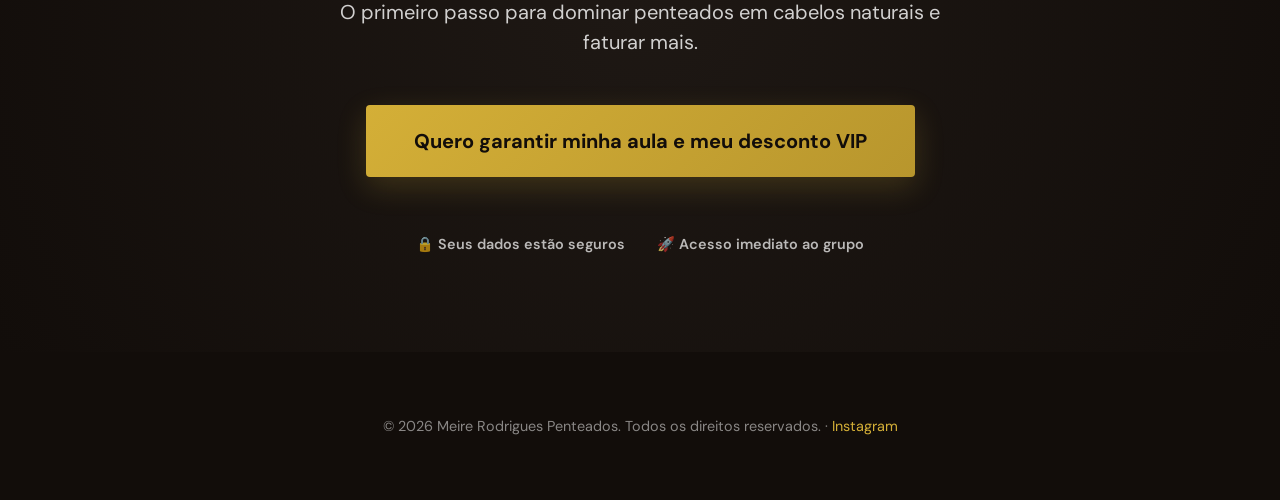
==== commit 9269914e: "Renomear Passo Zero para Penteando do zero" ====
--- a/index.html
+++ b/index.html
@@ -5,9 +5,9 @@
     <meta name="viewport" content="width=device-width, initial-scale=1" />
     <meta
       name="description"
-      content="O Passo Zero dos Cachos: O fundamento prático e sincero para você perder o medo e preparar penteados em cabelos naturais que duram a festa inteira."
+      content="Penteando do zero: O fundamento prático e sincero para você perder o medo e preparar penteados em cabelos naturais que duram a festa inteira."
     />
-    <title>O Passo Zero dos Cachos | Meire Rodrigues Penteados</title>
+    <title>Penteando do zero | Meire Rodrigues Penteados</title>
     <link rel="preconnect" href="https://fonts.googleapis.com" />
     <link rel="preconnect" href="https://fonts.gstatic.com" crossorigin />
     <link
@@ -48,7 +48,7 @@
         <div class="container">
           <div class="section-head" style="margin-bottom: 2.5rem;">
             <p class="section-kicker">Apresentação</p>
-            <h2>O Passo Zero <em>na Prática</em></h2>
+            <h2>Penteando do zero <em>na Prática</em></h2>
             <p>Assista ao vídeo abaixo e veja como funciona o método que vai destravar seus atendimentos em cabelos crespos e cacheados.</p>
           </div>
           <div class="vertical-video-wrapper">
@@ -128,7 +128,7 @@
           <div class="section-head">
             <p class="section-kicker">Feedbacks</p>
             <h2>Resultados de quem parou de dar desculpas</h2>
-            <p>Sem milagres. Apenas prints reais de alunas que aplicaram o Passo Zero, treinaram e hoje têm segurança absoluta nos seus atendimentos.</p>
+            <p>Sem milagres. Apenas prints reais de alunas que aplicaram o Penteando do zero, treinaram e hoje têm segurança absoluta nos seus atendimentos.</p>
           </div>
 
           <div class="feedback-marquee" aria-label="Feedbacks rolando automaticamente">
@@ -246,7 +246,7 @@
               Domine os penteados mais lucrativos e fature mais por atendimento.
             </h1>
             <p class="hero-lead">
-              Pare de recusar clientes ou sentir medo quando uma cacheada senta na sua cadeira. O Passo Zero entrega a base técnica exata para você estruturar coques e semi presos que duram a festa inteira com segurança absoluta.
+              Pare de recusar clientes ou sentir medo quando uma cacheada senta na sua cadeira. O Penteando do zero entrega a base técnica exata para você estruturar coques e semi presos que duram a festa inteira com segurança absoluta.
             </p>
             <div class="hero-actions">
               <a class="btn btn-primary" href="obrigado.html">Quero Garantir Minha Aula e Meu Desconto VIP</a>
@@ -278,7 +278,7 @@
           </div>
           <div class="split-grid">
             <div class="panel panel-negative">
-              <h3>Sem o Passo Zero</h3>
+              <h3>Sem o Penteando do zero</h3>
               <ul>
                 <li>Você trava ou entra em pânico com cabelos crespos</li>
                 <li>O penteado desmorona antes da festa começar</li>
@@ -288,7 +288,7 @@
               </ul>
             </div>
             <div class="panel panel-positive">
-              <h3>Com o Passo Zero</h3>
+              <h3>Com o Penteando do zero</h3>
               <ul>
                 <li>Segurança absoluta para atender qualquer textura</li>
                 <li>Base inabalável: o penteado dura horas sem grampo cair</li>
@@ -310,7 +310,7 @@
           </div>
           <div class="split-grid">
             <div class="panel for-yes">
-              <h3>O Passo Zero É para você se…</h3>
+              <h3>O Penteando do zero É para você se…</h3>
               <ul>
                 <li>Sente aquele frio na barriga e insegurança quando senta uma noiva cacheada na sua cadeira</li>
                 <li>Quer parar de perder dinheiro repassando clientes com cabelo natural para outras profissionais</li>
@@ -318,7 +318,7 @@
               </ul>
             </div>
             <div class="panel for-no">
-              <h3>O Passo Zero NÃO É para você se… (E afasto mesmo!)</h3>
+              <h3>O Penteando do zero NÃO É para você se… (E afasto mesmo!)</h3>
               <ul>
                 <li>Acha que vai ficar rica e famosa da noite para o dia buscando "diquinha de internet"</li>
                 <li>Tem preguiça de treinar em bonecas e quer testar direto na cabeça da cliente real</li>
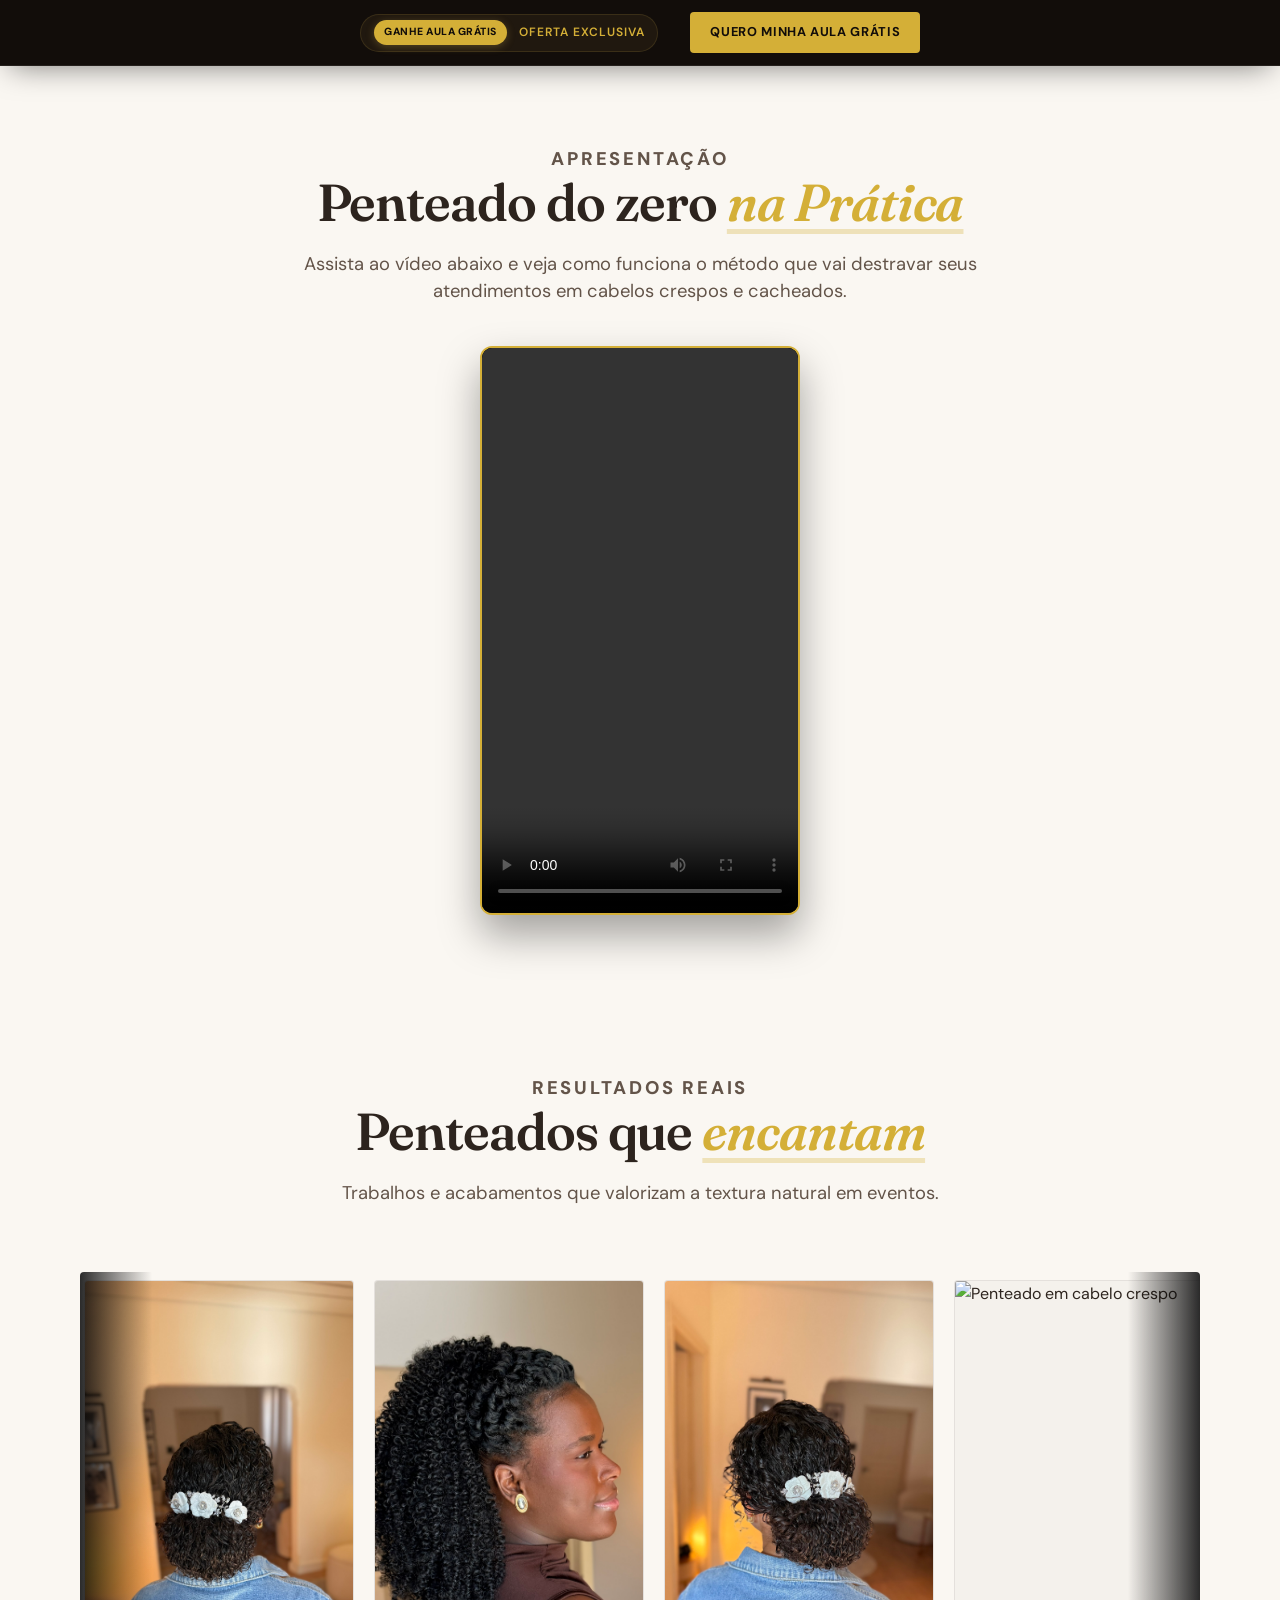
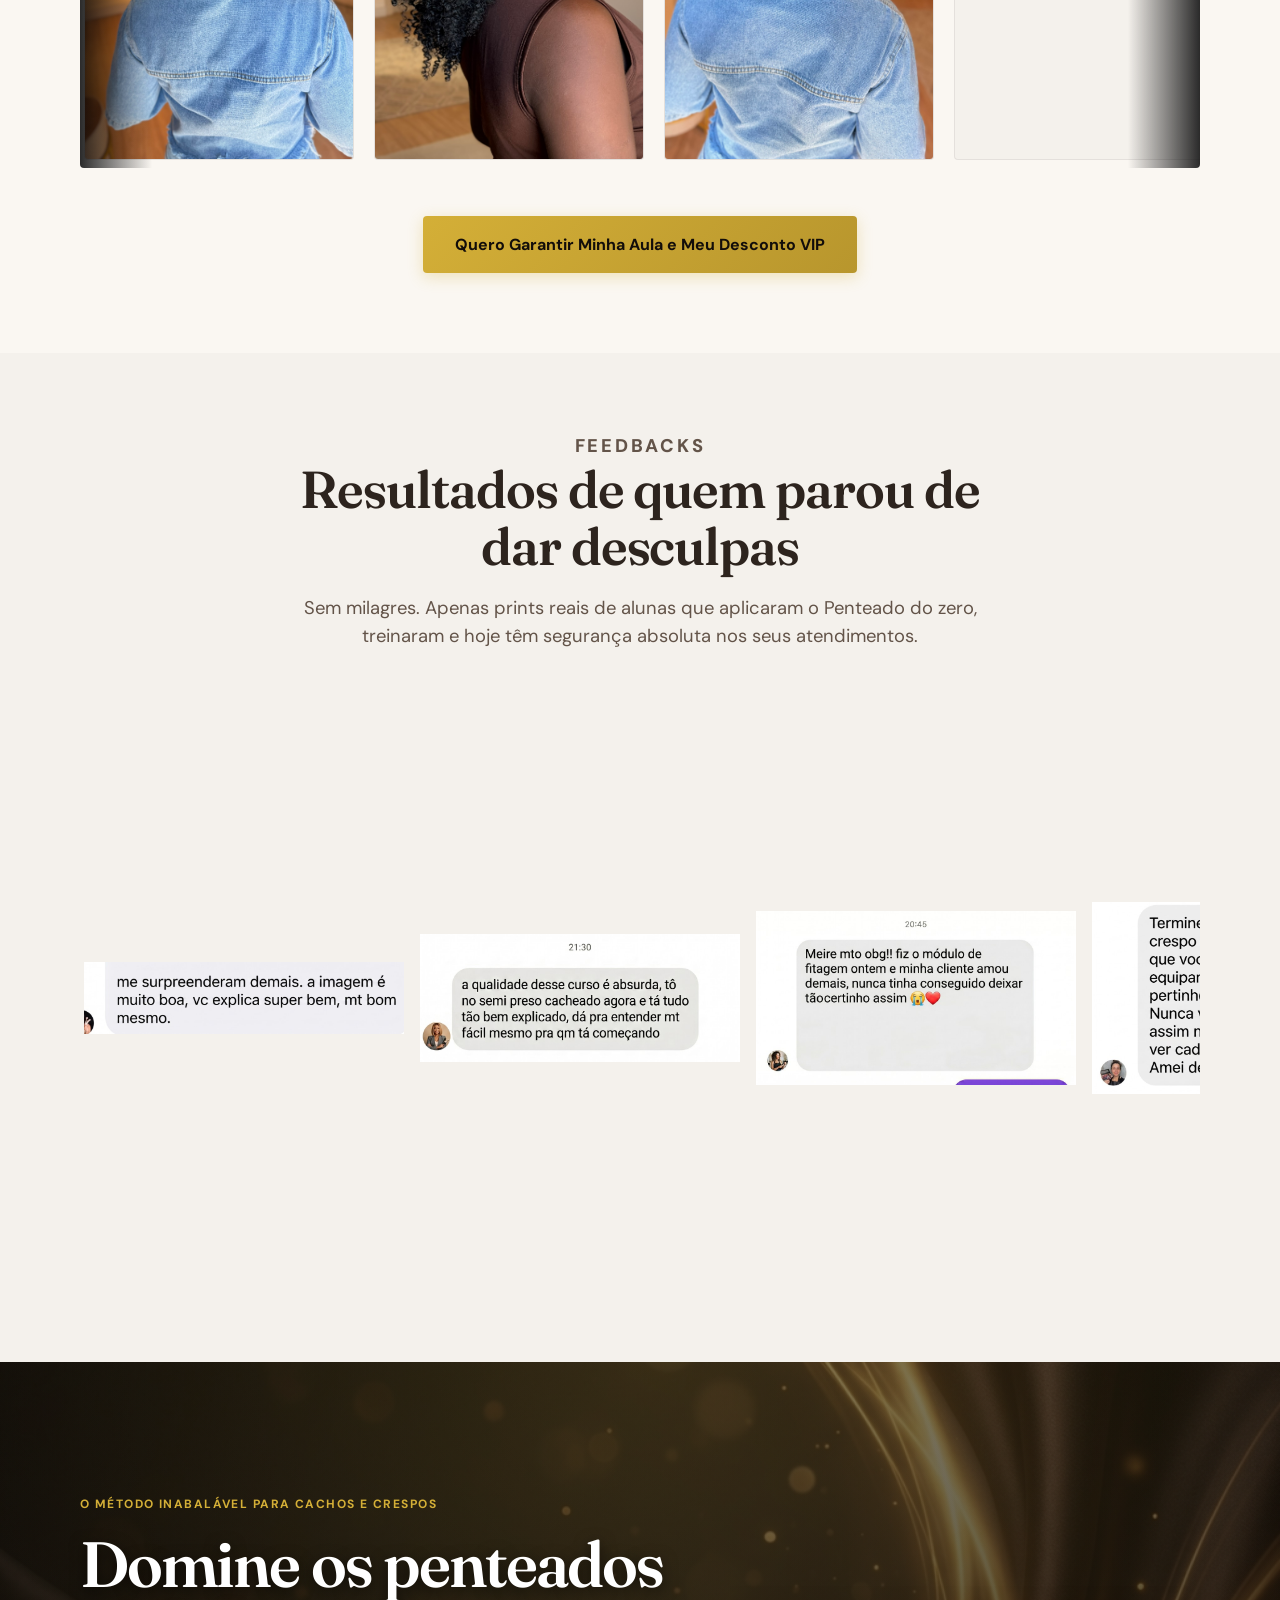
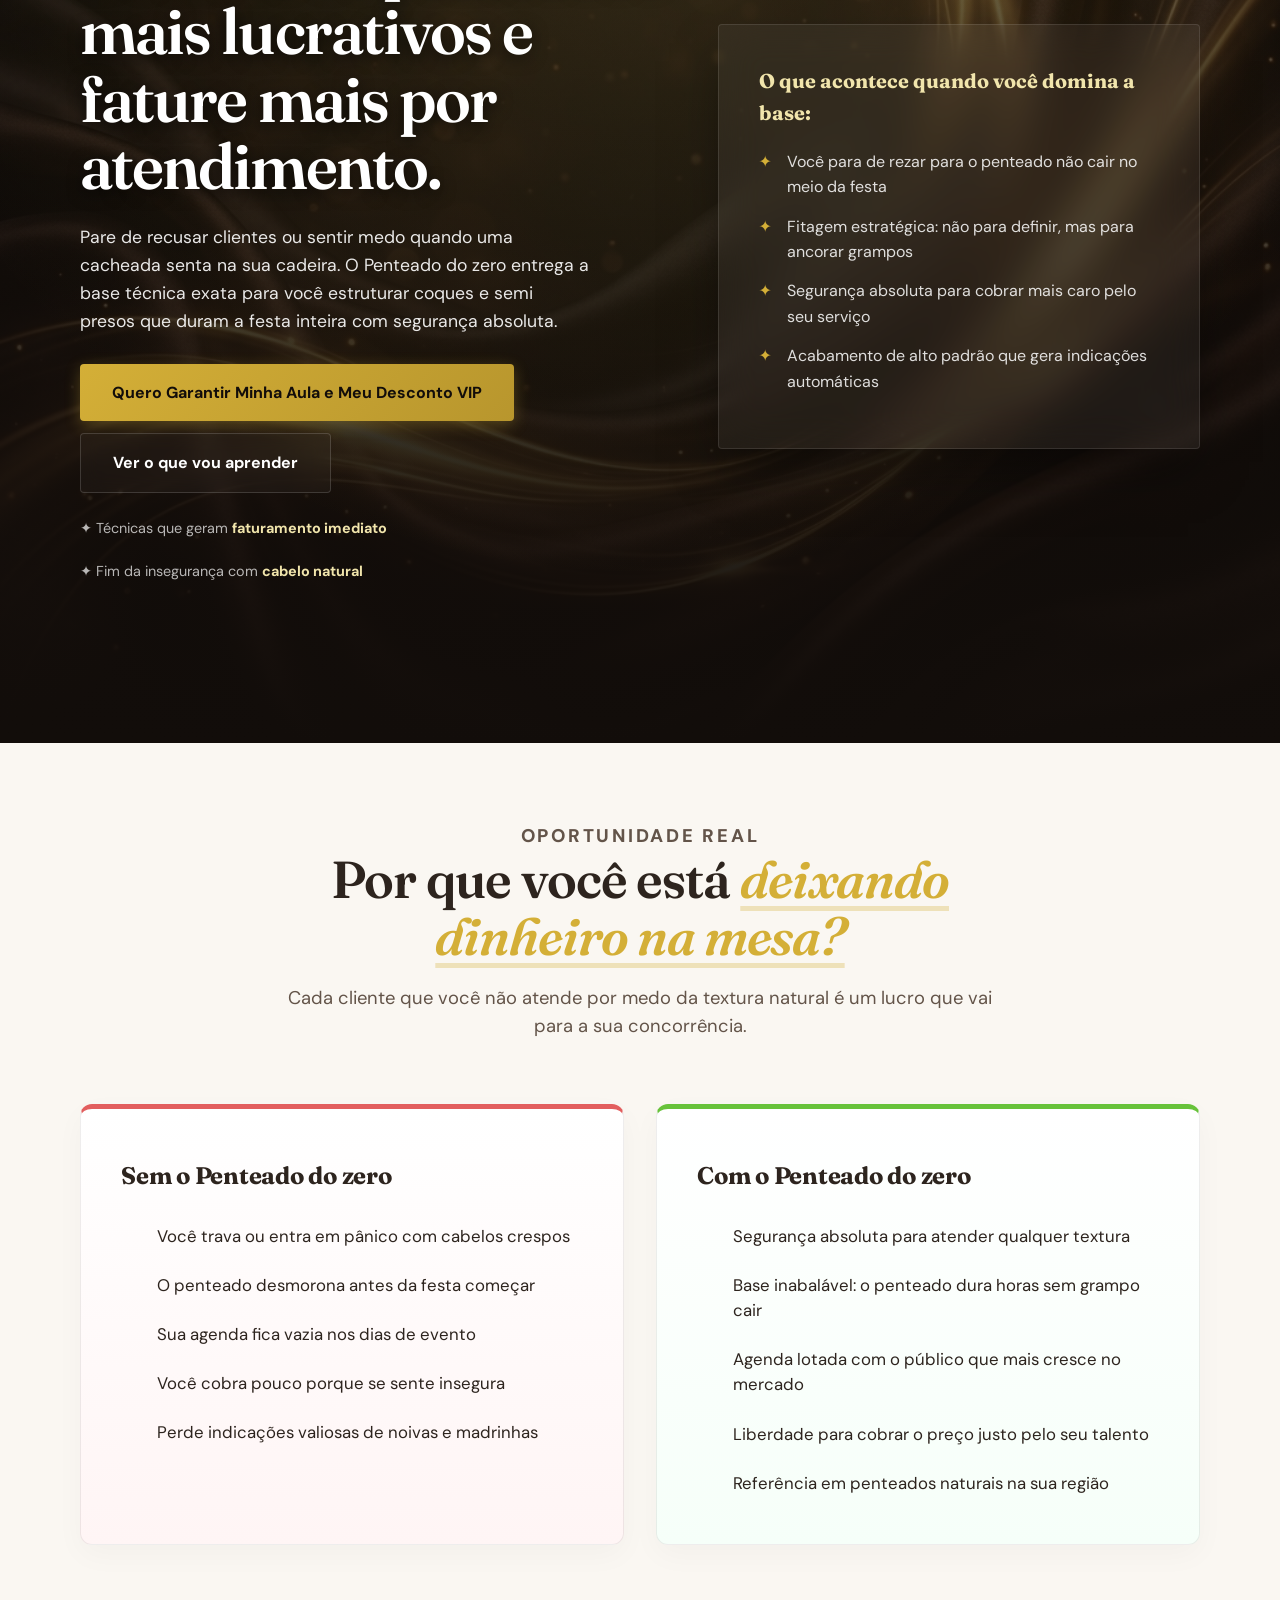
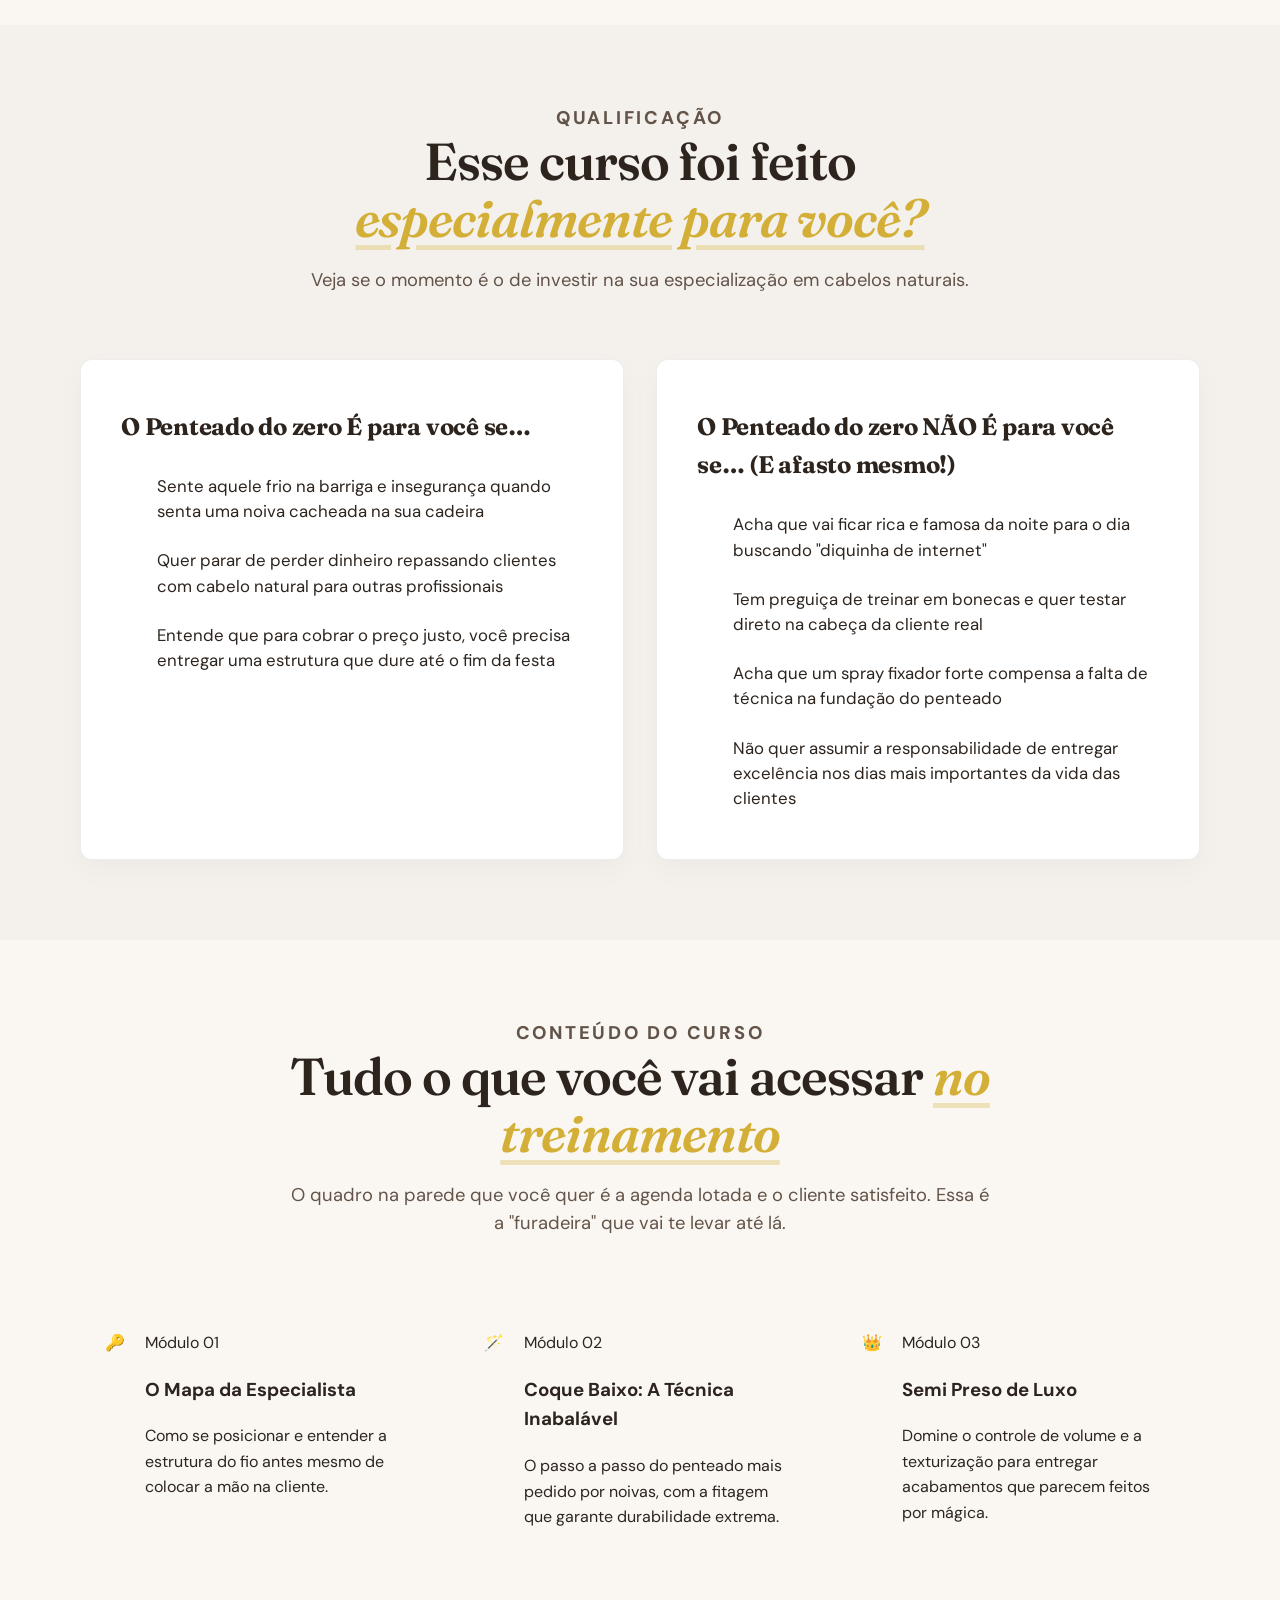
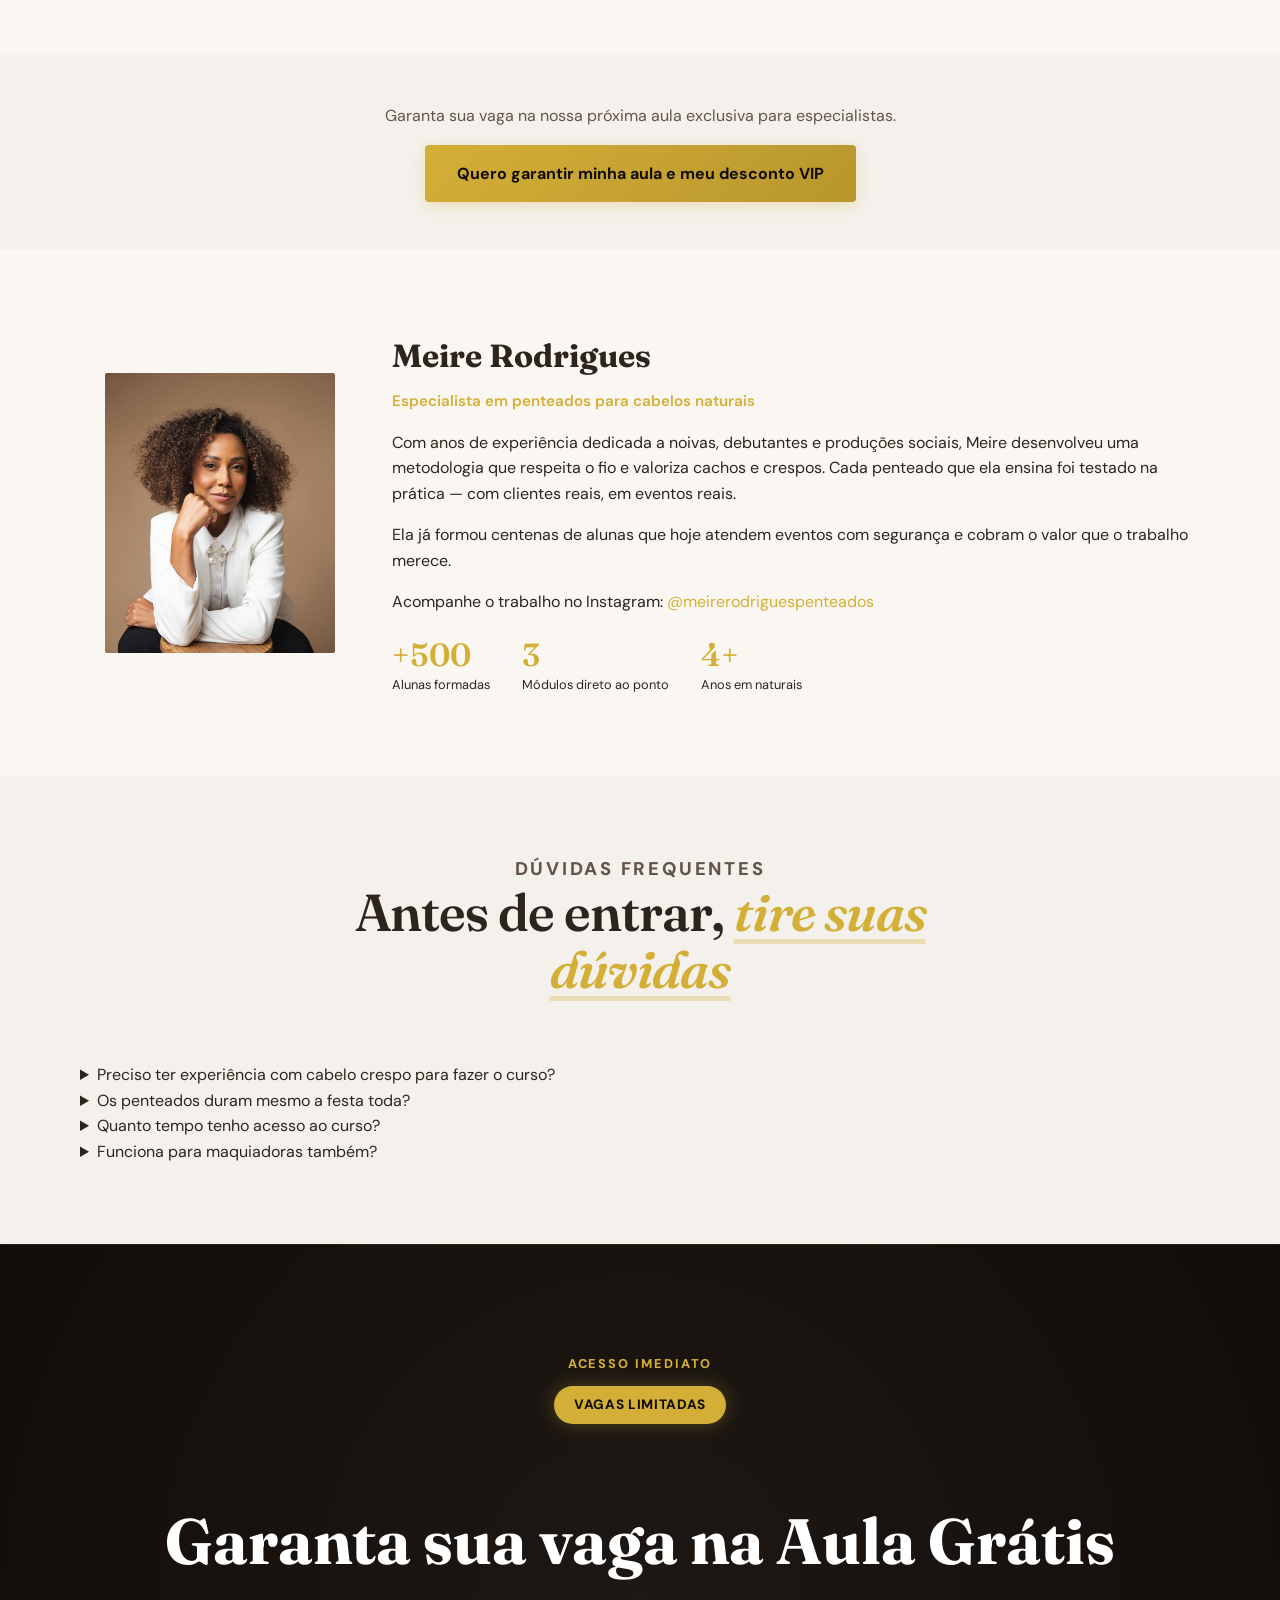
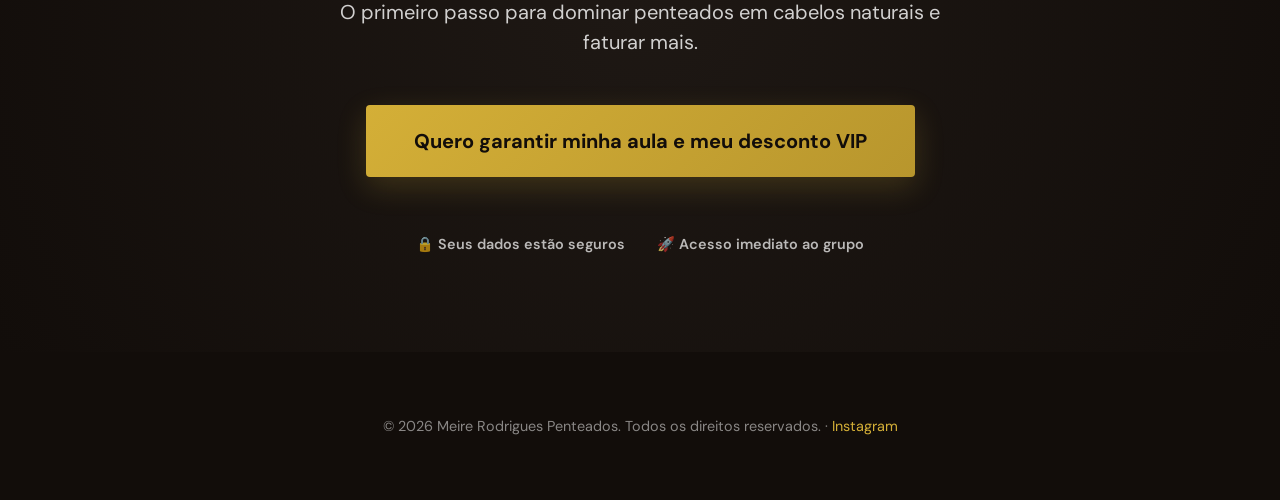
==== commit be349e64: "Renomear Penteando do zero para Penteado do zero" ====
--- a/index.html
+++ b/index.html
@@ -5,9 +5,9 @@
     <meta name="viewport" content="width=device-width, initial-scale=1" />
     <meta
       name="description"
-      content="Penteando do zero: O fundamento prático e sincero para você perder o medo e preparar penteados em cabelos naturais que duram a festa inteira."
+      content="Penteado do zero: O fundamento prático e sincero para você perder o medo e preparar penteados em cabelos naturais que duram a festa inteira."
     />
-    <title>Penteando do zero | Meire Rodrigues Penteados</title>
+    <title>Penteado do zero | Meire Rodrigues Penteados</title>
     <link rel="preconnect" href="https://fonts.googleapis.com" />
     <link rel="preconnect" href="https://fonts.gstatic.com" crossorigin />
     <link
@@ -48,7 +48,7 @@
         <div class="container">
           <div class="section-head" style="margin-bottom: 2.5rem;">
             <p class="section-kicker">Apresentação</p>
-            <h2>Penteando do zero <em>na Prática</em></h2>
+            <h2>Penteado do zero <em>na Prática</em></h2>
             <p>Assista ao vídeo abaixo e veja como funciona o método que vai destravar seus atendimentos em cabelos crespos e cacheados.</p>
           </div>
           <div class="vertical-video-wrapper">
@@ -128,7 +128,7 @@
           <div class="section-head">
             <p class="section-kicker">Feedbacks</p>
             <h2>Resultados de quem parou de dar desculpas</h2>
-            <p>Sem milagres. Apenas prints reais de alunas que aplicaram o Penteando do zero, treinaram e hoje têm segurança absoluta nos seus atendimentos.</p>
+            <p>Sem milagres. Apenas prints reais de alunas que aplicaram o Penteado do zero, treinaram e hoje têm segurança absoluta nos seus atendimentos.</p>
           </div>
 
           <div class="feedback-marquee" aria-label="Feedbacks rolando automaticamente">
@@ -246,7 +246,7 @@
               Domine os penteados mais lucrativos e fature mais por atendimento.
             </h1>
             <p class="hero-lead">
-              Pare de recusar clientes ou sentir medo quando uma cacheada senta na sua cadeira. O Penteando do zero entrega a base técnica exata para você estruturar coques e semi presos que duram a festa inteira com segurança absoluta.
+              Pare de recusar clientes ou sentir medo quando uma cacheada senta na sua cadeira. O Penteado do zero entrega a base técnica exata para você estruturar coques e semi presos que duram a festa inteira com segurança absoluta.
             </p>
             <div class="hero-actions">
               <a class="btn btn-primary" href="obrigado.html">Quero Garantir Minha Aula e Meu Desconto VIP</a>
@@ -278,7 +278,7 @@
           </div>
           <div class="split-grid">
             <div class="panel panel-negative">
-              <h3>Sem o Penteando do zero</h3>
+              <h3>Sem o Penteado do zero</h3>
               <ul>
                 <li>Você trava ou entra em pânico com cabelos crespos</li>
                 <li>O penteado desmorona antes da festa começar</li>
@@ -288,7 +288,7 @@
               </ul>
             </div>
             <div class="panel panel-positive">
-              <h3>Com o Penteando do zero</h3>
+              <h3>Com o Penteado do zero</h3>
               <ul>
                 <li>Segurança absoluta para atender qualquer textura</li>
                 <li>Base inabalável: o penteado dura horas sem grampo cair</li>
@@ -310,7 +310,7 @@
           </div>
           <div class="split-grid">
             <div class="panel for-yes">
-              <h3>O Penteando do zero É para você se…</h3>
+              <h3>O Penteado do zero É para você se…</h3>
               <ul>
                 <li>Sente aquele frio na barriga e insegurança quando senta uma noiva cacheada na sua cadeira</li>
                 <li>Quer parar de perder dinheiro repassando clientes com cabelo natural para outras profissionais</li>
@@ -318,7 +318,7 @@
               </ul>
             </div>
             <div class="panel for-no">
-              <h3>O Penteando do zero NÃO É para você se… (E afasto mesmo!)</h3>
+              <h3>O Penteado do zero NÃO É para você se… (E afasto mesmo!)</h3>
               <ul>
                 <li>Acha que vai ficar rica e famosa da noite para o dia buscando "diquinha de internet"</li>
                 <li>Tem preguiça de treinar em bonecas e quer testar direto na cabeça da cliente real</li>
